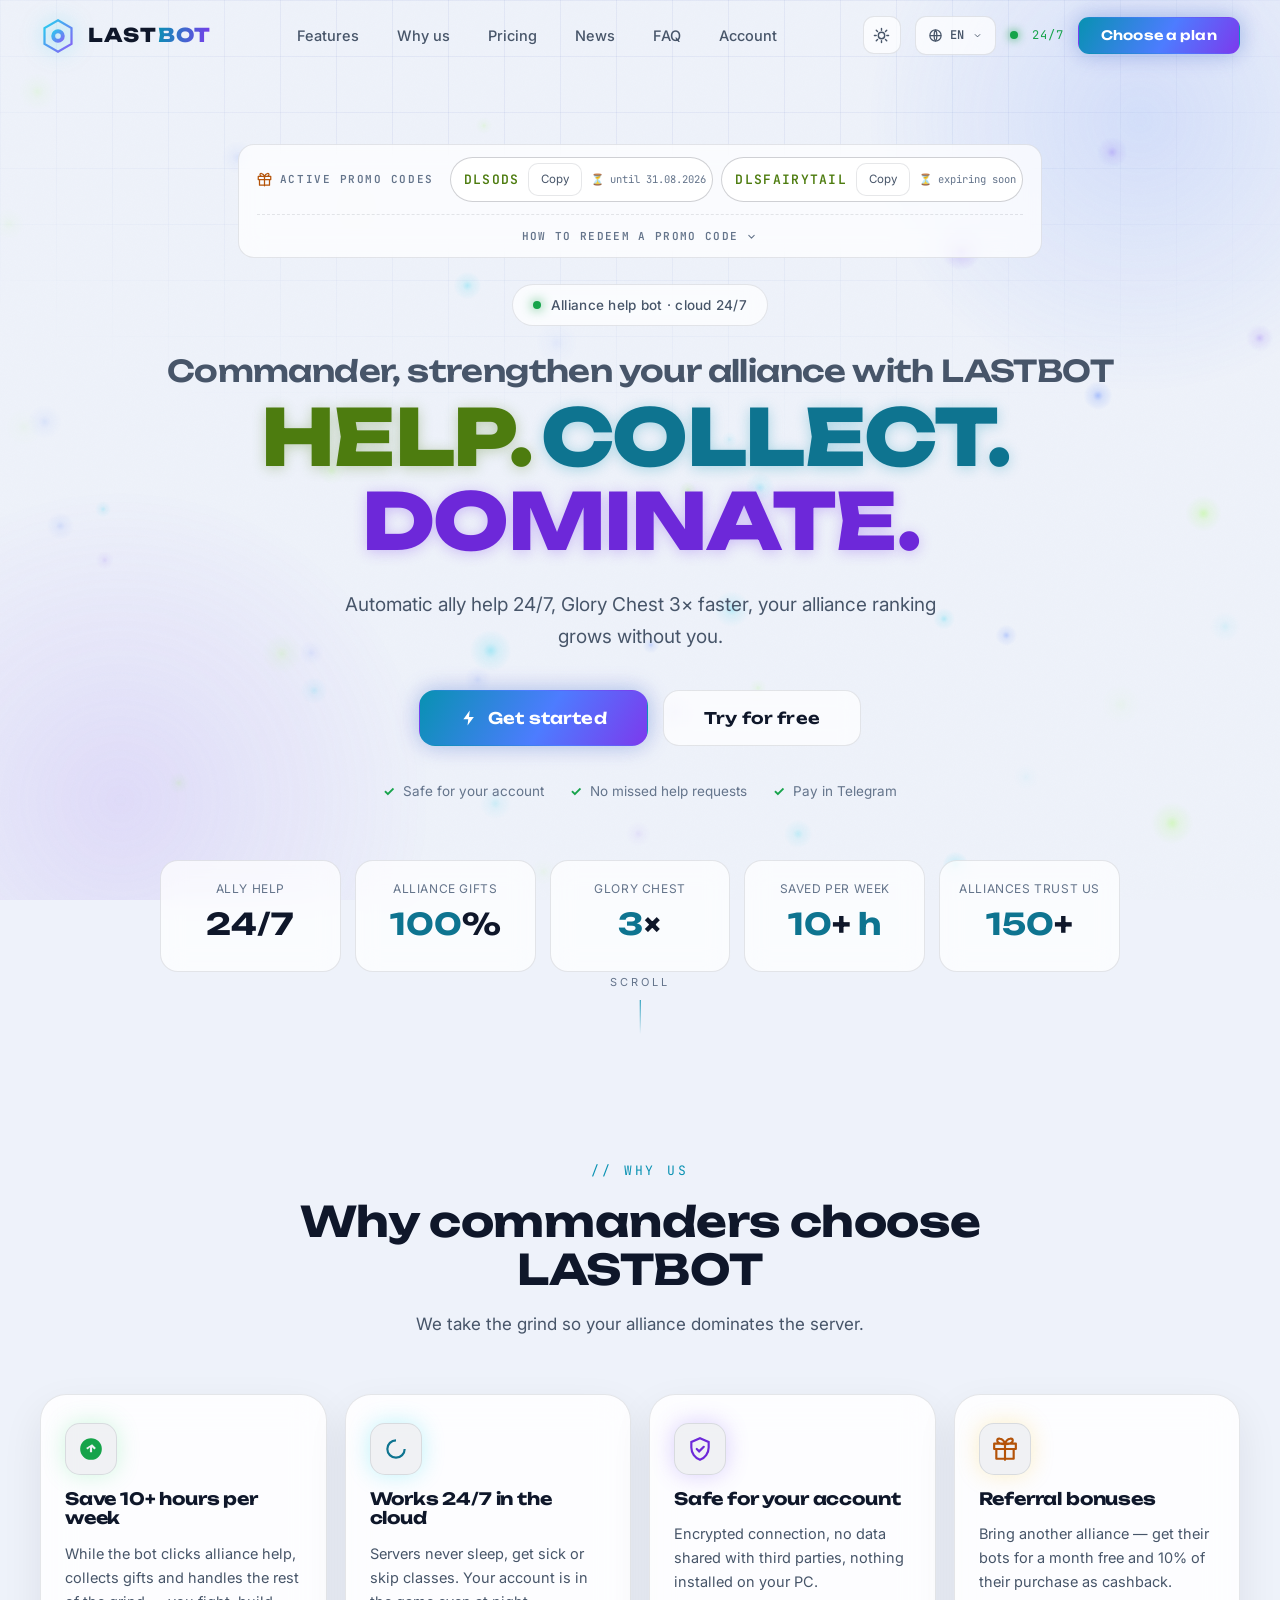
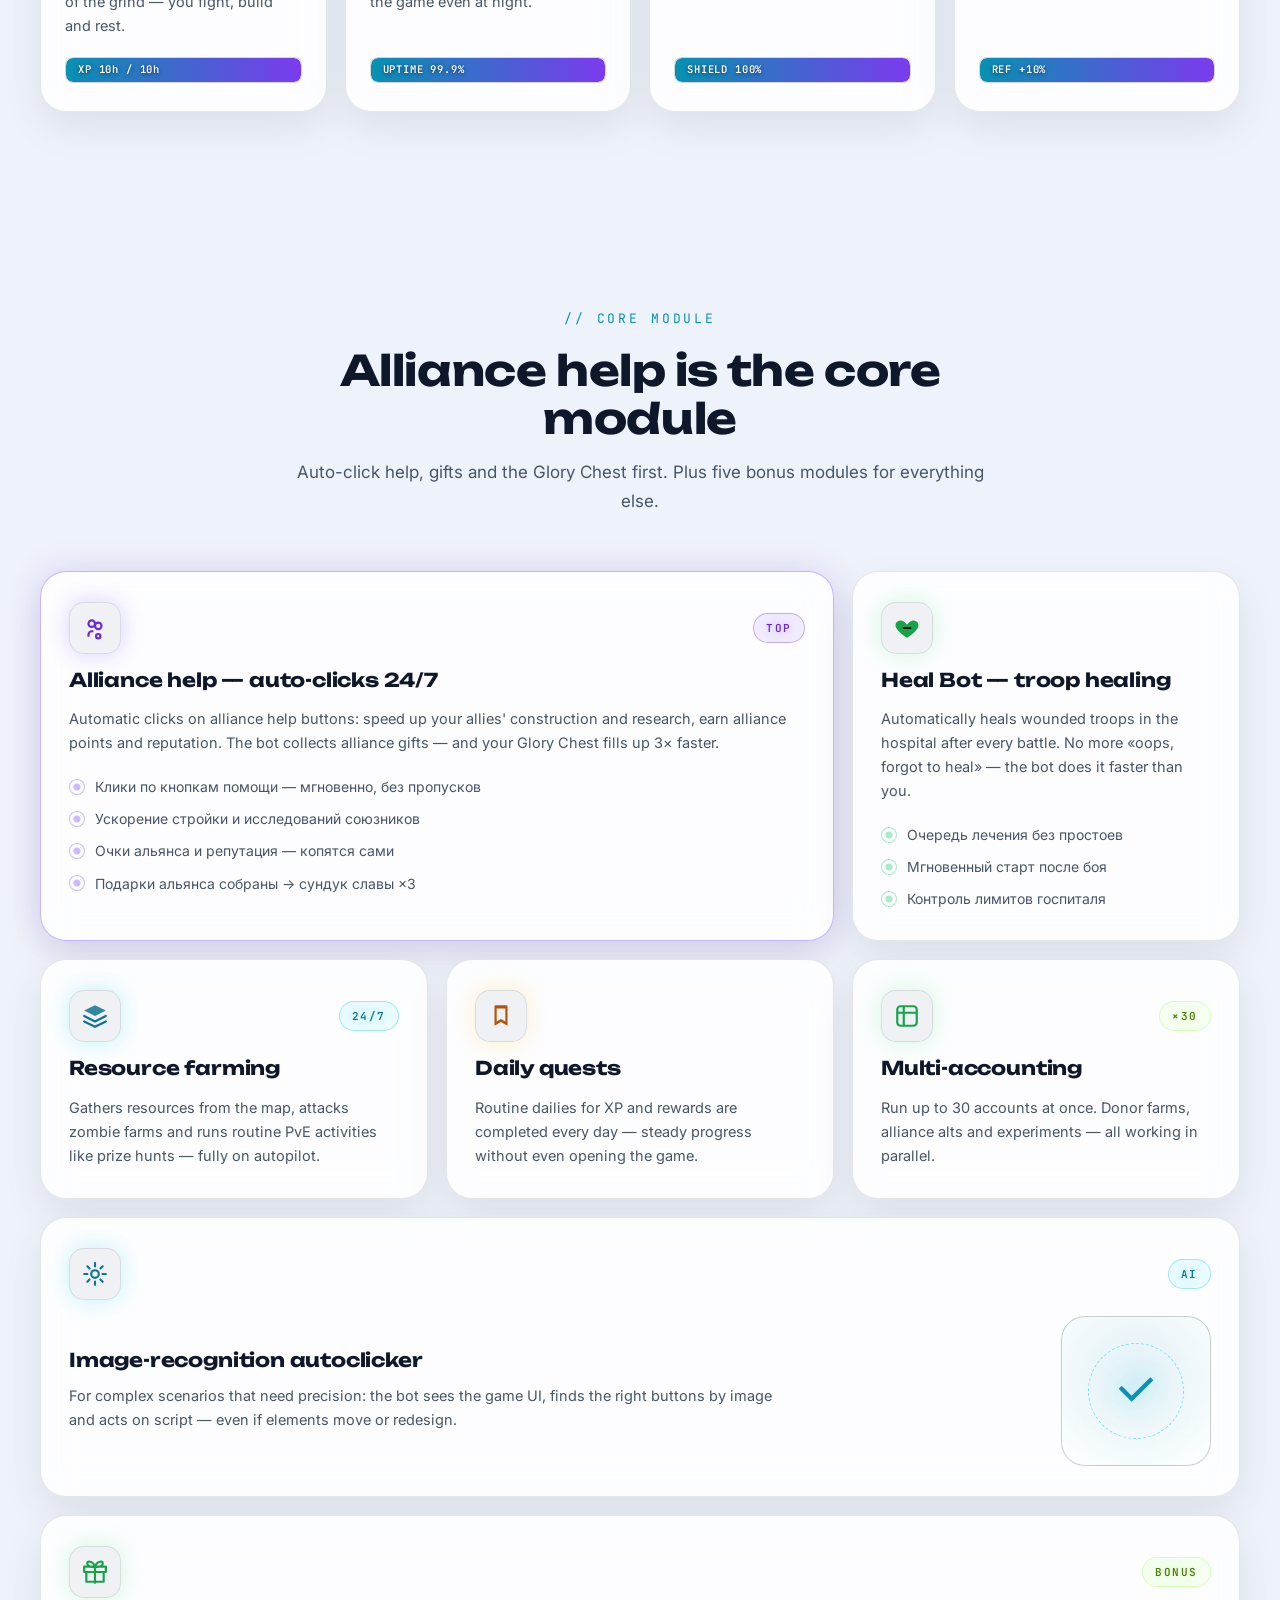
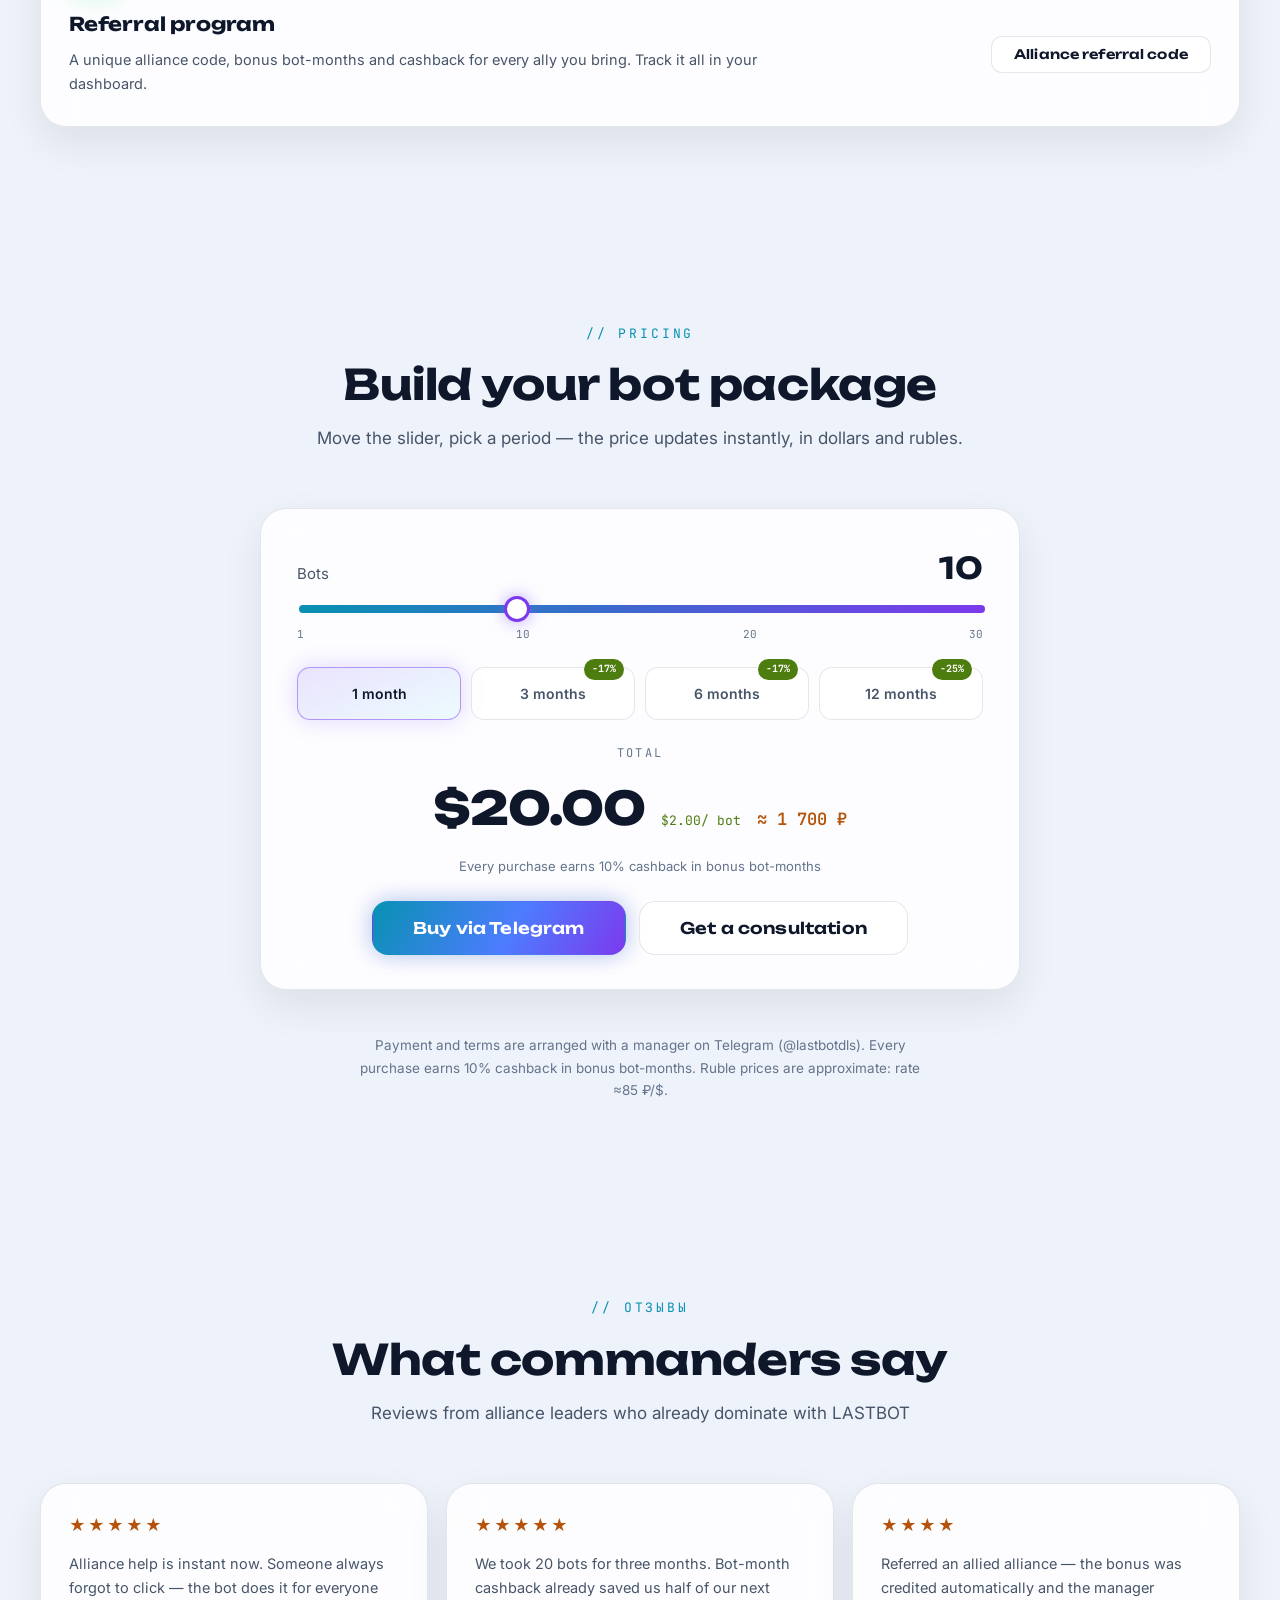
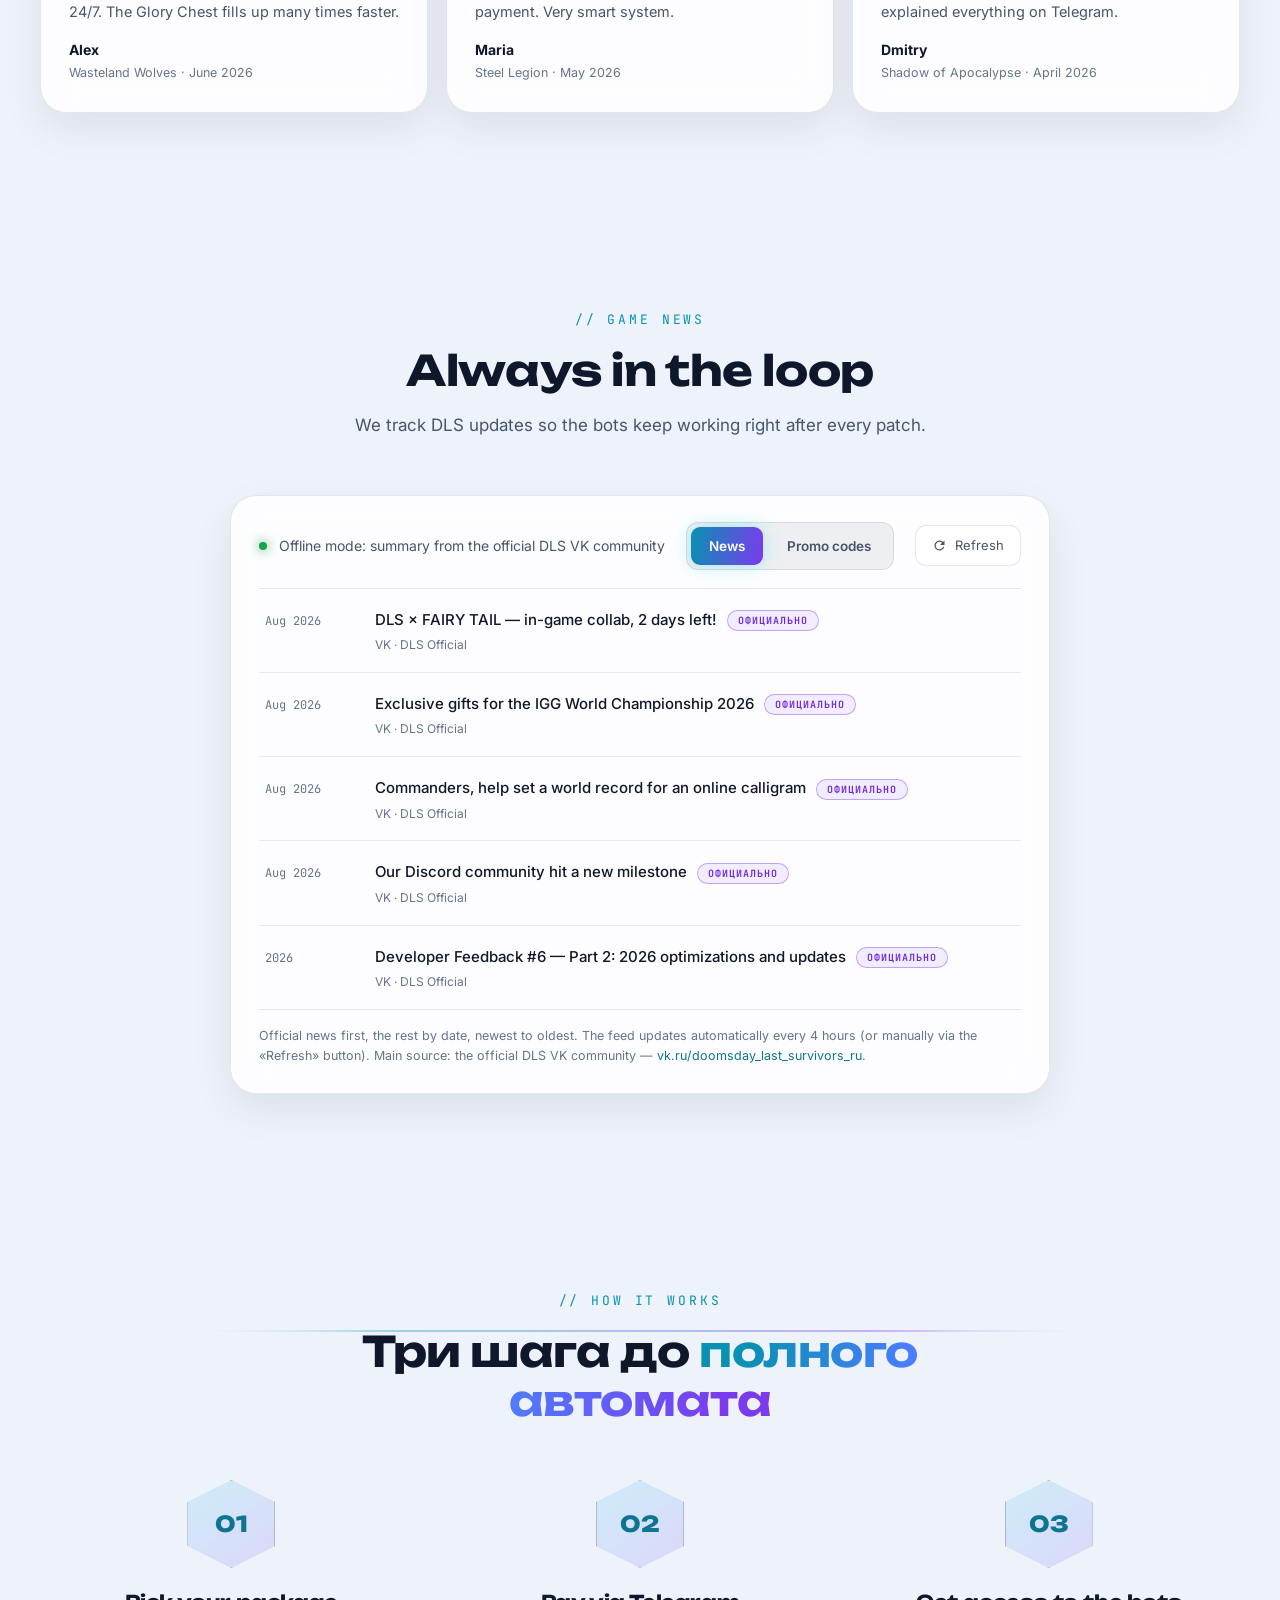
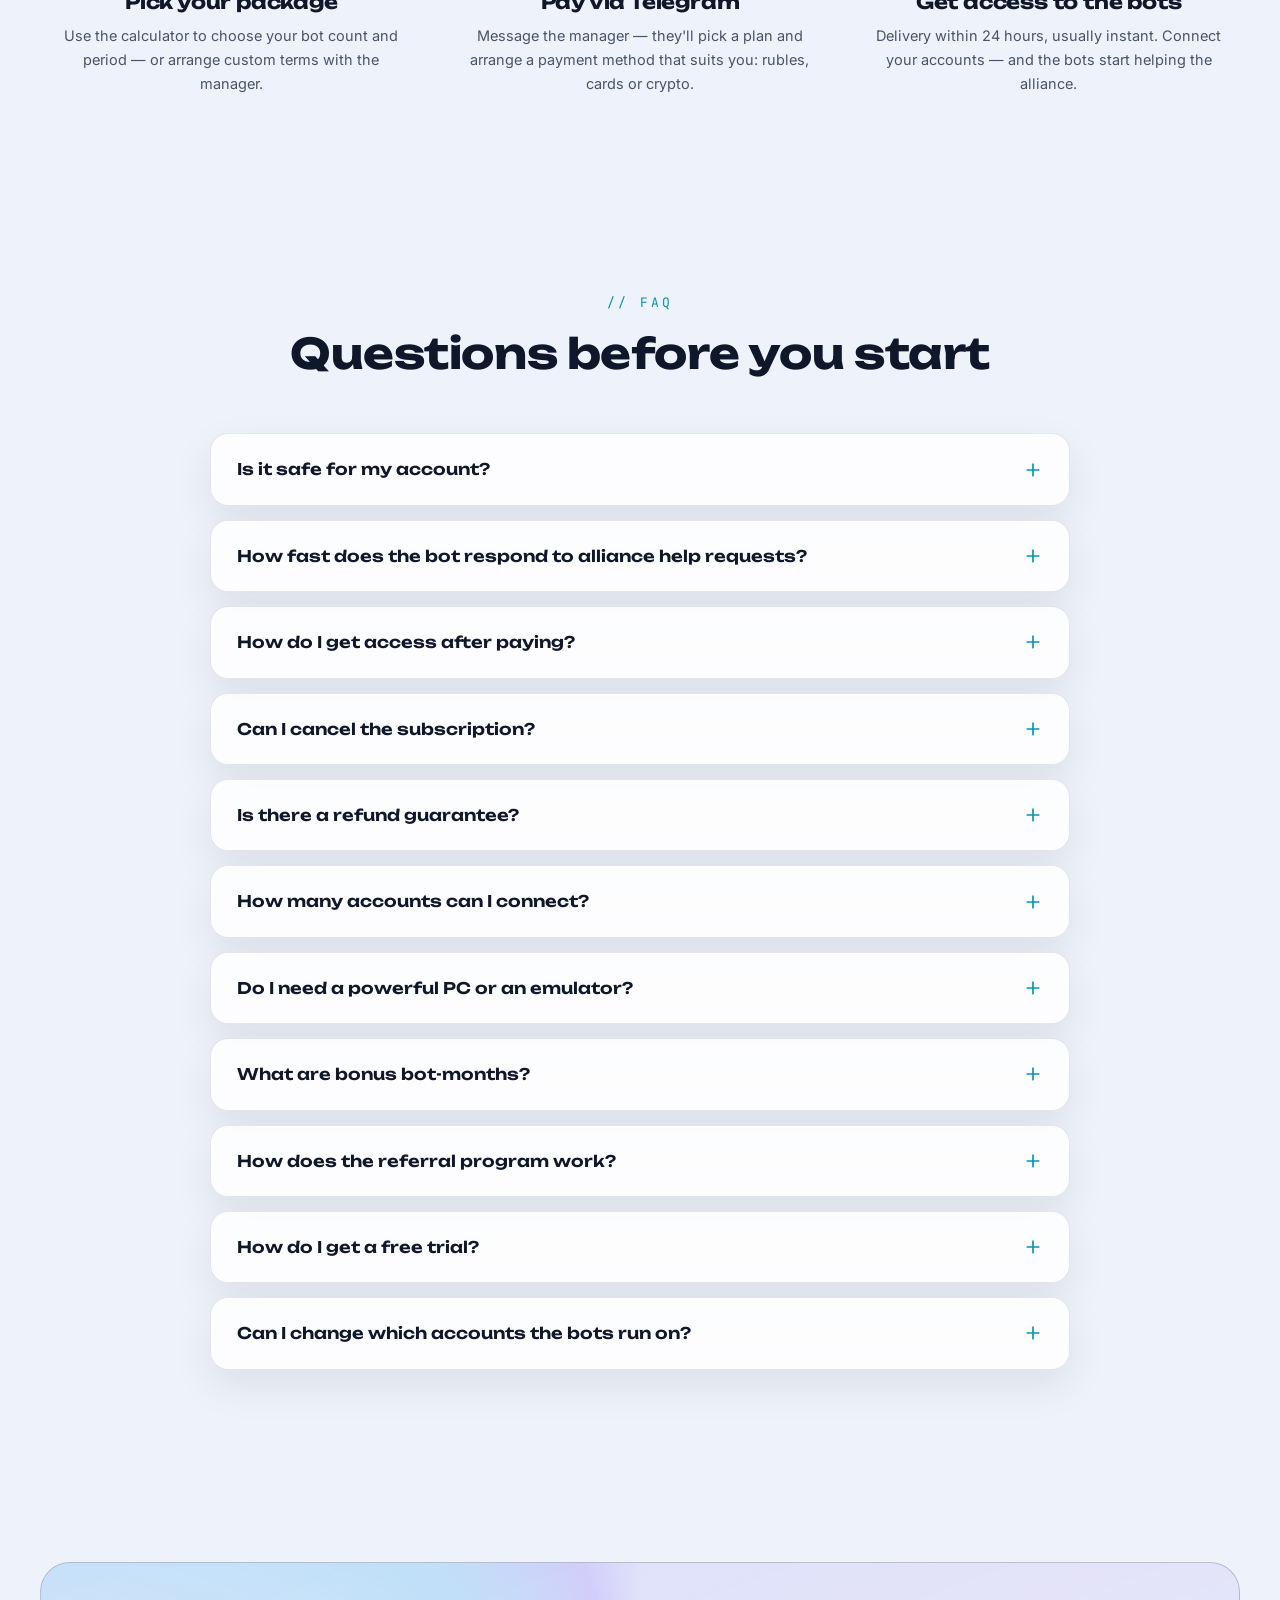
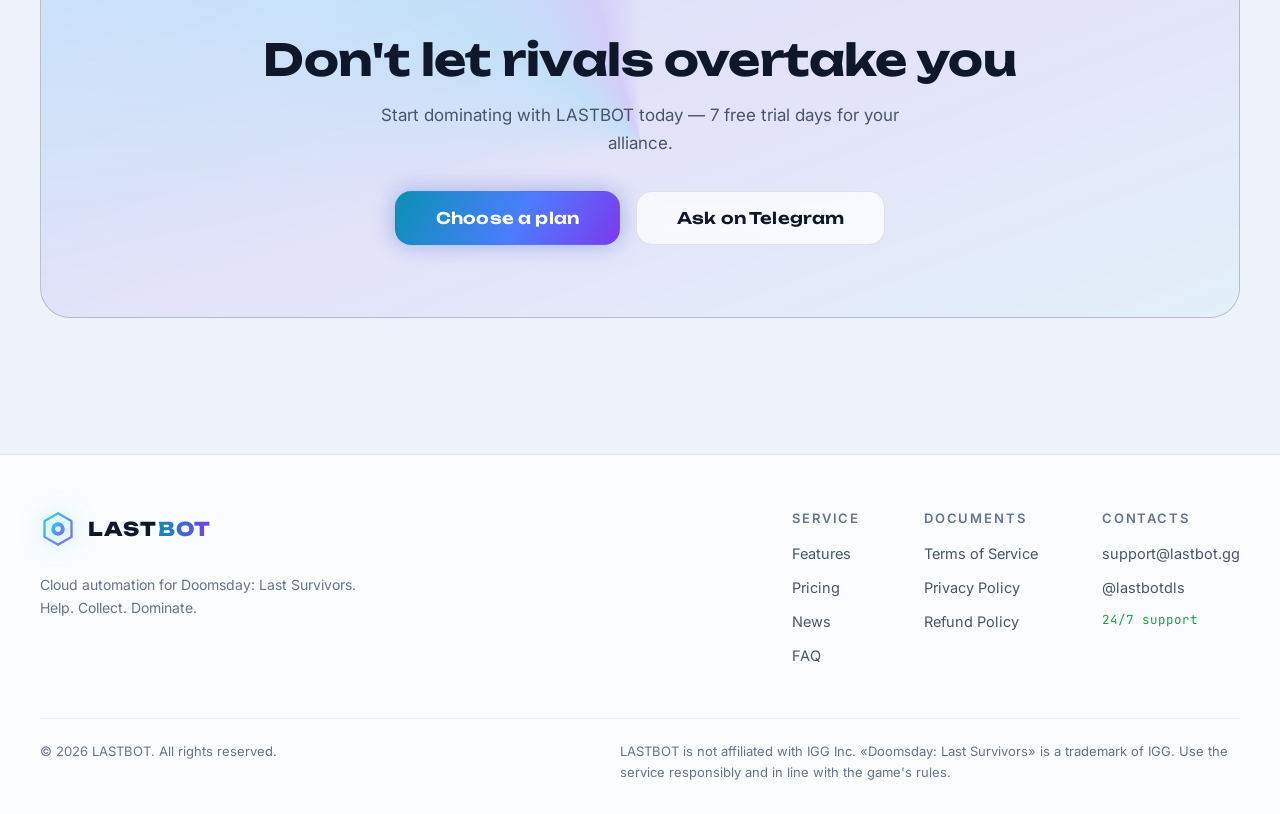
==== public/index.html @ b56e3f5e "B2B-редизайн + личный кабинет альянсов (JWT) + акции/рефералы/триал Сайт: - Hero: обращение к команд" ====
<!DOCTYPE html>
<html lang="ru">
<head>
  <meta charset="UTF-8">
  <meta name="viewport" content="width=device-width, initial-scale=1.0, viewport-fit=cover">
  <title>LASTBOT — Бот помощи альянсу для DLS | Автоклики, подарки и сундук славы</title>
  <meta name="description" content="Автопомощь альянсу в Doomsday: Last Survivors: бот кликает кнопки помощи 24/7, ускоряет стройку и исследования союзников, собирает подарки альянса — сундук славы наполняется в 3 раза быстрее. Тарифы от $20/мес.">
  <meta name="keywords" content="бот помощи альянсу DLS, помощь альянсу Doomsday Last Survivors, автокликер помощи, подарки альянса, сундук славы, автоматизация DLS, бот DLS">
  <meta name="theme-color" content="#05070f">
  <script>
    /* Тема до отрисовки (анти-FOUC): сохранённый выбор или системная тема */
    (function () {
      try {
        var t = localStorage.getItem("lb_theme");
        if (t !== "light" && t !== "dark") t = (window.matchMedia && window.matchMedia("(prefers-color-scheme: light)").matches) ? "light" : "dark";
        document.documentElement.classList.toggle("light", t === "light");
        document.documentElement.dataset.theme = t;
      } catch (e) {}
    })();
  </script>
  <link rel="canonical" href="https://lastbot.gg/">

  <!-- Open Graph / Twitter -->
  <meta property="og:type" content="website">
  <meta property="og:locale" content="ru_RU">
  <meta property="og:site_name" content="LASTBOT">
  <meta property="og:title" content="LASTBOT — Бот помощи альянсу для Doomsday: Last Survivors">
  <meta property="og:description" content="Помогай. Собирай. Доминируй. Автоклики помощи, подарки альянса и сундук славы ×3. Облачные боты 24/7. Тарифы от $20/мес.">
  <meta property="og:url" content="https://lastbot.gg/">
  <meta name="twitter:card" content="summary_large_image">
  <meta name="twitter:title" content="LASTBOT — Бот помощи альянсу для DLS">
  <meta name="twitter:description" content="Помогай. Собирай. Доминируй. Автоклики помощи альянса и сундук славы ×3. Облачные боты 24/7. Тарифы от $20/мес.">

  <link rel="icon" type="image/svg+xml" href="data:image/svg+xml,%3Csvg xmlns='http://www.w3.org/2000/svg' viewBox='0 0 64 64'%3E%3Cdefs%3E%3ClinearGradient id='g' x1='0' y1='0' x2='1' y2='1'%3E%3Cstop offset='0' stop-color='%2322d3ee'/%3E%3Cstop offset='1' stop-color='%238b5cf6'/%3E%3C/linearGradient%3E%3C/defs%3E%3Cpath d='M32 4l24 14v28L32 60 8 46V18z' fill='none' stroke='url(%23g)' stroke-width='4'/%3E%3Cpath d='M32 20a12 12 0 1 0 0 24 12 12 0 0 0 0-24zm0 7a5 5 0 1 1 0 10 5 5 0 0 1 0-10z' fill='url(%23g)'/%3E%3C/svg%3E">

  <!-- Fonts -->
  <link rel="preconnect" href="https://fonts.googleapis.com">
  <link rel="preconnect" href="https://fonts.gstatic.com" crossorigin>
  <link href="https://fonts.googleapis.com/css2?family=Unbounded:wght@600;700;800&family=Inter:wght@400;500;600;700&family=JetBrains+Mono:wght@400;600&display=swap" rel="stylesheet">

  <link rel="stylesheet" href="assets/css/style.css?v=12">

  <!-- Microdata: SoftwareApplication -->
  <script type="application/ld+json">
  {
    "@context": "https://schema.org",
    "@type": "SoftwareApplication",
    "name": "LASTBOT — бот помощи альянсу в Doomsday: Last Survivors",
    "applicationCategory": "GameApplication",
    "operatingSystem": "Cloud",
    "description": "Облачный сервис автоматической помощи альянсу в Doomsday: Last Survivors: автоклики по кнопкам помощи, ускорение стройки и исследований союзников, сбор подарков альянса и сундук славы — плюс лечение отрядов, фарм, ежедневки и до 30 ботов.",
    "offers": {
      "@type": "AggregateOffer",
      "priceCurrency": "USD",
      "lowPrice": "20",
      "highPrice": "60",
      "offerCount": "3"
    },
    "aggregateRating": {
      "@type": "AggregateRating",
      "ratingValue": "4.9",
      "reviewCount": "312"
    }
  }
  </script>
</head>
<body>
  <a class="skip-link" href="#main">Перейти к содержимому</a>

  <div class="bg-scene" aria-hidden="true">
    <canvas id="particles" class="bg-particles"></canvas>
    <div class="orb orb-a"></div>
    <div class="orb orb-b"></div>
    <div class="bg-grid"></div>
    <div class="bg-noise"></div>
  </div>

  <!-- ======= HEADER ======= -->
  <header class="site-header" id="siteHeader">
    <div class="container header-inner">
      <a href="/" class="logo" aria-label="LASTBOT — на главную">
        <svg class="logo-mark" viewBox="0 0 64 64" aria-hidden="true">
          <path d="M32 4l24 14v28L32 60 8 46V18z" fill="none" stroke="url(#lg)" stroke-width="4"/>
          <path d="M32 20a12 12 0 1 0 0 24 12 12 0 0 0 0-24zm0 7a5 5 0 1 1 0 10 5 5 0 0 1 0-10z" fill="url(#lg)"/>
          <defs><linearGradient id="lg" x1="0" y1="0" x2="1" y2="1">
            <stop offset="0" stop-color="#22d3ee"/><stop offset="1" stop-color="#8b5cf6"/>
          </linearGradient></defs>
        </svg>
        <span class="logo-word">LAST<span class="logo-accent">BOT</span></span>
      </a>

      <nav class="main-nav" id="mainNav" aria-label="Основная навигация">
        <a href="#features" data-ui="navFeatures">Функции</a>
        <a href="#why" data-ui="navWhy">Почему мы</a>
        <a href="#pricing" data-ui="navPricing">Тарифы</a>
        <a href="#news" data-ui="navNews">Новости</a>
        <a href="#faq" data-ui="navFaq">FAQ</a>
        <a href="/account" id="dashboardLink" data-ui="navDashboard">Кабинет</a>
      </nav>

      <div class="header-cta">
        <button class="theme-toggle" id="themeToggle" type="button" aria-label="Светлая тема">
          <svg class="ico-moon" viewBox="0 0 24 24" aria-hidden="true"><path d="M21 12.8A8.5 8.5 0 1 1 11.2 3a7 7 0 0 0 9.8 9.8z" fill="none" stroke="currentColor" stroke-width="2" stroke-linecap="round" stroke-linejoin="round"/></svg>
          <svg class="ico-sun" viewBox="0 0 24 24" aria-hidden="true"><circle cx="12" cy="12" r="4.5" fill="none" stroke="currentColor" stroke-width="2"/><path d="M12 2v2.5M12 19.5V22M2 12h2.5M19.5 12H22M4.6 4.6l1.8 1.8M17.6 17.6l1.8 1.8M19.4 4.6l-1.8 1.8M6.4 17.6l-1.8 1.8" stroke="currentColor" stroke-width="2" stroke-linecap="round"/></svg>
        </button>
        <div class="lang-switch" id="langSwitch">
          <button class="lang-btn" id="langBtn" type="button" aria-haspopup="listbox" aria-expanded="false" aria-label="Выбор языка">
            <svg class="lang-globe" viewBox="0 0 24 24" aria-hidden="true"><circle cx="12" cy="12" r="9" fill="none" stroke="currentColor" stroke-width="2"/><path d="M3 12h18M12 3c3 3.5 3 14.5 0 18M12 3c-3 3.5-3 14.5 0 18" fill="none" stroke="currentColor" stroke-width="2"/></svg>
            <span id="langCurrent">RU</span>
            <svg class="lang-caret" viewBox="0 0 24 24" aria-hidden="true"><path d="M7 10l5 5 5-5" fill="none" stroke="currentColor" stroke-width="2" stroke-linecap="round"/></svg>
          </button>
          <ul class="lang-menu" id="langMenu" role="listbox" aria-label="Языки" hidden>
            <li role="option" data-lang="ru">Русский</li>
            <li role="option" data-lang="en">English</li>
            <li role="option" data-lang="es">Español</li>
            <li role="option" data-lang="de">Deutsch</li>
            <li role="option" data-lang="fr">Français</li>
            <li role="option" data-lang="pt">Português</li>
            <li role="option" data-lang="zh">中文</li>
            <li role="option" data-lang="ar">العربية</li>
          </ul>
        </div>
        <span class="online-dot" aria-hidden="true"></span>
        <span class="online-label">24/7</span>
        <a href="#pricing" class="btn btn-primary btn-sm" data-ui="headerCta">Выбрать тариф</a>
        <button class="nav-toggle" id="navToggle" aria-expanded="false" aria-controls="mainNav" aria-label="Открыть меню">
          <span></span><span></span><span></span>
        </button>
      </div>
    </div>
  </header>

  <main id="main">
    <!-- ======= HERO ======= -->
    <section class="hero" id="hero">
      <div class="container hero-inner">
        <div class="hero-codes reveal" id="heroCodes">
          <div class="hero-codes-row">
            <div class="hero-codes-head">
              <svg viewBox="0 0 24 24" aria-hidden="true"><path d="M20 12v9H4v-9M2 7h20v5H2zM12 22V7M12 7s-1.5-4-4.5-4.5C5 2 4.5 3.5 5 5c.6 1.8 3 2.5 7 2.5s6.4-.7 7-2.5c.5-1.5 0-3-2.5-2.5C13.5 3 12 7 12 7z" fill="none" stroke="currentColor" stroke-width="2" stroke-linecap="round" stroke-linejoin="round"/></svg>
              <span data-ui="heroCodesTitle">Активные промокоды</span>
            </div>
            <div class="hero-codes-list" id="heroCodesList"></div>
          </div>
          <details class="hero-codes-how">
            <summary>
              <span data-ui="codesHowTitle">Как активировать промокод</span>
              <svg viewBox="0 0 24 24" aria-hidden="true"><path d="M7 10l5 5 5-5" fill="none" stroke="currentColor" stroke-width="2" stroke-linecap="round" stroke-linejoin="round"/></svg>
            </summary>
            <ol>
              <li data-ui="codesHowStep1">Открой игру и нажми на портрет командира (слева сверху).</li>
              <li data-ui="codesHowStep2">Затем «Настройки» → иконка «Подарочный код».</li>
              <li data-ui="codesHowStep3">Вставь код (регистр важен!) → «Обменять». Награда придёт во внутриигровую почту.</li>
            </ol>
          </details>
        </div>

        <div class="hero-badge reveal">
          <span class="pulse-dot" aria-hidden="true"></span>
          <span class="hero-badge-text">Бот помощи альянсу · облако 24/7</span>
        </div>

        <h1 class="hero-title">
          <span class="hero-line hero-line-1 reveal">Командир, усиль свой <span class="grad-text">альянс</span> с LASTBOT</span>
          <span class="hero-line hero-line-2" aria-label="Помогай. Собирай. Доминируй.">
            <span class="kw kw-1">Помогай.</span><span class="kw kw-2">Собирай.</span><span class="kw kw-3">Доминируй.</span>
          </span>
        </h1>

        <p class="hero-sub reveal">
          Автоматическая помощь союзникам <strong>24/7</strong>, сундук славы
          <strong>в 3 раза быстрее</strong>, рейтинг альянса растёт без твоего участия.
        </p>

        <div class="hero-actions reveal">
          <a href="#pricing" class="btn btn-primary btn-lg">
            <svg viewBox="0 0 24 24" aria-hidden="true"><path d="M13 2L4.5 13.5H11L10 22l8.5-11.5H12z" fill="currentColor"/></svg>
            <span data-ui="heroCta">Выбрать тариф</span>
          </a>
          <button class="btn btn-ghost btn-lg" id="trialOpenBtn" type="button" data-ui="trialBtn">Попробовать бесплатно</button>
        </div>

        <ul class="hero-trust reveal" aria-label="Ключевые гарантии">
          <li>Безопасно для аккаунта</li>
          <li>Автопомощь без пропусков</li>
          <li>Оплата в Telegram</li>
        </ul>

        <dl class="hero-stats reveal">
          <div class="stat">
            <dt data-ui="statHelp">Помощь союзникам</dt>
            <dd>24/7</dd>
          </div>
          <div class="stat">
            <dt data-ui="statGifts">Подарки альянса</dt>
            <dd><span data-count="100">0</span>%</dd>
          </div>
          <div class="stat">
            <dt data-ui="statChest">Сундук славы</dt>
            <dd><span data-count="3">0</span>×</dd>
          </div>
          <div class="stat">
            <dt data-ui="statSavings">Экономия в неделю</dt>
            <dd><span data-count="10">0</span>+ <span data-ui="statHours">ч</span></dd>
          </div>
          <div class="stat">
            <dt data-ui="statAlliances">Альянсов доверяют</dt>
            <dd><span data-count="150" id="alliancesCount">0</span>+</dd>
          </div>
        </dl>
      </div>
      <div class="hero-scroll" aria-hidden="true">
        <span data-ui="scrollHint">скролл</span>
        <i></i>
      </div>
    </section>

    <!-- ======= WHY US ======= -->
    <section class="section" id="why">
      <div class="container">
        <div class="section-head reveal">
          <span class="section-tag" data-ui="tagWhy">// почему мы</span>
          <h2>Почему командиры выбирают <span class="grad-text">LASTBOT</span></h2>
          <p>Мы забираем рутину на себя, чтобы твой альянс доминировал на сервере.</p>
        </div>

        <div class="why-grid">
          <article class="glass-card reveal">
            <div class="card-icon icon-green" aria-hidden="true">
              <svg viewBox="0 0 24 24"><path d="M12 2a10 10 0 1 0 0 20 10 10 0 0 0 0-20zm1 5.5l3.5 3.5-1.4 1.4-2.1-2.1V15h-2V10.3l-2.1 2.1-1.4-1.4z" fill="currentColor"/></svg>
            </div>
            <h3>Экономия 10+ часов в неделю</h3>
            <p>Пока бот кликает помощь альянсу, собирает подарки и закрывает остальную рутину — ты воюешь, строишь и отдыхаешь.</p>
            <div class="xp-bar" role="img" aria-label="Экономия времени: 100%">
              <div class="xp-fill" data-progress="100"><span>XP 10h / 10h</span></div>
            </div>
          </article>

          <article class="glass-card reveal">
            <div class="card-icon icon-cyan" aria-hidden="true">
              <svg viewBox="0 0 24 24"><path d="M12 3a9 9 0 1 0 9 9h-2a7 7 0 1 1-7-7V3z" fill="currentColor"/></svg>
            </div>
            <h3>Работает 24/7 в облаке</h3>
            <p>Серверы не спят, не болеют и не ходят на пары. Твой аккаунт в игре даже ночью.</p>
            <div class="xp-bar" role="img" aria-label="Аптайм сервиса: 99.9%">
              <div class="xp-fill" data-progress="99.9"><span>UPTIME 99.9%</span></div>
            </div>
          </article>

          <article class="glass-card reveal">
            <div class="card-icon icon-violet" aria-hidden="true">
              <svg viewBox="0 0 24 24"><path d="M12 2l8 3.5v5.2c0 5-3.4 9.6-8 11.3-4.6-1.7-8-6.3-8-11.3V5.5z" fill="none" stroke="currentColor" stroke-width="2"/><path d="M9 12l2.2 2.2L15.5 10" fill="none" stroke="currentColor" stroke-width="2" stroke-linecap="round"/></svg>
            </div>
            <h3>Безопасно для аккаунта</h3>
            <p>Шифрованное соединение, без передачи данных третьим лицам и без установки на твой ПК.</p>
            <div class="xp-bar" role="img" aria-label="Уровень защиты: 100%">
              <div class="xp-fill" data-progress="100"><span>SHIELD 100%</span></div>
            </div>
          </article>

          <article class="glass-card reveal">
            <div class="card-icon icon-amber" aria-hidden="true">
              <svg viewBox="0 0 24 24"><path d="M20 12v9H4v-9M2 7h20v5H2zM12 22V7M12 7s-1.5-4-4.5-4.5C5 2 4.5 3.5 5 5c.6 1.8 3 2.5 7 2.5s6.4-.7 7-2.5c.5-1.5 0-3-2.5-2.5C13.5 3 12 7 12 7z" fill="none" stroke="currentColor" stroke-width="2" stroke-linecap="round" stroke-linejoin="round"/></svg>
            </div>
            <h3>Реферальные бонусы</h3>
            <p>Приведи другой альянс — получи их ботов на месяц бесплатно и 10% от суммы их покупки на свой счёт.</p>
            <div class="xp-bar" role="img" aria-label="Реферальный бонус: 10%">
              <div class="xp-fill" data-progress="100"><span>REF +10%</span></div>
            </div>
          </article>
        </div>
      </div>
    </section>

    <!-- ======= FEATURES (BENTO) ======= -->
    <section class="section" id="features">
      <div class="container">
        <div class="section-head reveal">
          <span class="section-tag" data-ui="tagFeatures">// главный модуль</span>
          <h2>Помощь альянсу — <span class="grad-text">главный модуль</span></h2>
          <p>Автоклики по кнопкам помощи, подарки и сундук славы — основа. Плюс пять дополнительных модулей под остальную рутину.</p>
        </div>

        <div class="bento">
          <!-- Alliance Help (флагманский модуль) -->
          <article class="bento-item bento-ally glass-card reveal">
            <div class="bento-top">
              <div class="card-icon icon-violet" aria-hidden="true">
                <svg viewBox="0 0 24 24"><path d="M9 12a4 4 0 1 0-4-4 4 4 0 0 0 4 4zm0-6a2 2 0 1 1-2 2 2 2 0 0 1 2-2zM15 14a4 4 0 1 0-4-4 4 4 0 0 0 4 4zm0-6a2 2 0 1 1-2 2 2 2 0 0 1 2-2zM9 14a4 4 0 0 0-4 4v2h2v-2a2 2 0 0 1 2-2h1.6a5 5 0 0 1 0-2H9zM15 16.5a3 3 0 1 0 3 3 3 3 0 0 0-3-3zm0 4a1 1 0 1 1 1-1 1 1 0 0 1-1 1z" fill="currentColor"/></svg>
              </div>
              <span class="bento-tag tag-violet">TOP</span>
            </div>
            <h3>Помощь альянсу — автоклики 24/7</h3>
            <p>Автоматические клики по кнопкам помощи: ускоряй стройку и исследования союзников, зарабатывай очки альянса и репутацию. Бот собирает подарки альянса — и сундук славы наполняется в 3 раза быстрее.</p>
            <ul class="bento-list">
              <li>Клики по кнопкам помощи — мгновенно, без пропусков</li>
              <li>Ускорение стройки и исследований союзников</li>
              <li>Очки альянса и репутация — копятся сами</li>
              <li>Подарки альянса собраны → сундук славы ×3</li>
            </ul>
          </article>

          <!-- Heal Bot -->
          <article class="bento-item glass-card reveal">
            <div class="bento-top">
              <div class="card-icon icon-green" aria-hidden="true">
                <svg viewBox="0 0 24 24"><path d="M12 21s-7.5-4.6-10-9.3C.3 8.6 2.4 5 6 5c2.2 0 3.6 1.2 6 3.7C14.4 6.2 15.8 5 18 5c3.6 0 5.7 3.6 4 6.7C19.5 16.4 12 21 12 21z" fill="currentColor"/><path d="M9 12h6" stroke="#04060d" stroke-width="2" stroke-linecap="round"/></svg>
              </div>
            </div>
            <h3>Heal Bot — лечение отрядов</h3>
            <p>Автоматически лечит раненые войска в госпитале после каждого сражения. Больше никаких «ой, забыл поставить лечение» — бот сделает это быстрее тебя.</p>
            <ul class="bento-list">
              <li>Очередь лечения без простоев</li>
              <li>Мгновенный старт после боя</li>
              <li>Контроль лимитов госпиталя</li>
            </ul>
          </article>

          <!-- Farming -->
          <article class="bento-item bento-farm glass-card reveal">
            <div class="bento-top">
              <div class="card-icon icon-cyan" aria-hidden="true">
                <svg viewBox="0 0 24 24"><path d="M12 2L2 7l10 5 10-5-10-5z" fill="currentColor" opacity=".85"/><path d="M2 12l10 5 10-5M2 17l10 5 10-5" fill="none" stroke="currentColor" stroke-width="2" stroke-linecap="round" stroke-linejoin="round"/></svg>
              </div>
              <span class="bento-tag tag-cyan">24/7</span>
            </div>
            <h3>Фарм ресурсов</h3>
            <p>Сбор ресурсов с карты, атаки на зомби-фермы и рутинные PvE-активности вроде охоты за призами — на полном автомате.</p>
          </article>

          <!-- Daily quests -->
          <article class="bento-item glass-card reveal">
            <div class="bento-top">
              <div class="card-icon icon-amber" aria-hidden="true">
                <svg viewBox="0 0 24 24"><path d="M7 2h10a1 1 0 0 1 1 1v18l-6-3.5L6 21V3a1 1 0 0 1 1-1zm1 3v12l4-2.3L16 17V5H8z" fill="currentColor"/></svg>
              </div>
            </div>
            <h3>Ежедневные задания</h3>
            <p>Рутинные дейлики на опыте и наградах выполняются каждый день — стабильный прогресс без захода в игру.</p>
          </article>

          <!-- Multi account -->
          <article class="bento-item glass-card reveal">
            <div class="bento-top">
              <div class="card-icon icon-green" aria-hidden="true">
                <svg viewBox="0 0 24 24"><rect x="3" y="3" width="18" height="18" rx="3" fill="none" stroke="currentColor" stroke-width="2"/><path d="M3 9h18M9 3v18" fill="none" stroke="currentColor" stroke-width="2"/></svg>
              </div>
              <span class="bento-tag tag-green">×30</span>
            </div>
            <h3>Мультиаккаунтинг</h3>
            <p>Веди до 30 аккаунтов одновременно. Фермы-доноры, альты для альянса и эксперименты — все они работают параллельно.</p>
          </article>

          <!-- Autolicker -->
          <article class="bento-item bento-wide glass-card reveal">
            <div class="bento-top">
              <div class="card-icon icon-cyan" aria-hidden="true">
                <svg viewBox="0 0 24 24"><circle cx="12" cy="12" r="3.5" fill="none" stroke="currentColor" stroke-width="2"/><path d="M12 2v3M12 19v3M2 12h3M19 12h3M4.9 4.9l2.1 2.1M17 17l2.1 2.1M19.1 4.9L17 7M7 17l-2.1 2.1" stroke="currentColor" stroke-width="2" stroke-linecap="round"/></svg>
              </div>
              <span class="bento-tag tag-cyan">AI</span>
            </div>
            <div class="bento-wide-body">
              <div>
                <h3>Автокликер с распознаванием изображений</h3>
                <p>Для сложных сценариев, где нужна точность: бот видит интерфейс игры, находит нужные кнопки по картинке и действует по сценарию — даже если элементы двигаются или меняют дизайн.</p>
              </div>
              <div class="target-box" aria-hidden="true">
                <span class="target-ring"></span>
                <svg viewBox="0 0 24 24"><path d="M10 17l-6-6 1.4-1.4L10 14.2l8.6-8.6L20 7z" fill="currentColor"/></svg>
              </div>
            </div>
          </article>

          <!-- Referral program -->
          <article class="bento-item bento-wide glass-card reveal">
            <div class="bento-top">
              <div class="card-icon icon-green" aria-hidden="true">
                <svg viewBox="0 0 24 24"><path d="M20 12v9H4v-9M2 7h20v5H2zM12 22V7M12 7s-1.5-4-4.5-4.5C5 2 4.5 3.5 5 5c.6 1.8 3 2.5 7 2.5s6.4-.7 7-2.5c.5-1.5 0-3-2.5-2.5C13.5 3 12 7 12 7z" fill="none" stroke="currentColor" stroke-width="2" stroke-linecap="round" stroke-linejoin="round"/></svg>
              </div>
              <span class="bento-tag tag-green">BONUS</span>
            </div>
            <div class="bento-wide-body">
              <div>
                <h3>Реферальная программа</h3>
                <p>Уникальный код альянса, бонусные бото-месяцы и денежный кэшбэк за каждого приведённого союзника. Баланс и история — в личном кабинете.</p>
              </div>
              <a class="btn btn-ghost btn-sm" href="/dashboard" data-ui="refCodeLink">Реферальный код альянса</a>
            </div>
          </article>
        </div>
      </div>
    </section>

    <!-- ======= PRICING (калькулятор) ======= -->
    <section class="section" id="pricing">
      <div class="container">
        <div class="section-head reveal">
          <span class="section-tag" data-ui="tagPricing">// тарифы</span>
          <h2>Собери свой <span class="grad-text">пакет ботов</span></h2>
          <p>Двигай ползунок, выбирай срок — цена считается мгновенно, в долларах и рублях.</p>
        </div>

        <div class="pricing-calc glass-card reveal">
          <div class="promo-banner" id="promoBanner" hidden></div>

          <div class="calc-slider">
            <div class="calc-slider-head">
              <span data-ui="calcBots">Ботов</span>
              <strong id="calcBotsVal">10</strong>
            </div>
            <input type="range" id="botsRange" min="1" max="30" step="1" value="10" aria-label="Количество ботов">
            <div class="calc-scale" aria-hidden="true"><span>1</span><span>10</span><span>20</span><span>30</span></div>
          </div>

          <div class="calc-periods" role="tablist" aria-label="Срок подписки" id="periodTabs">
            <button class="calc-period is-active" type="button" role="tab" aria-selected="true" data-months="1"><span data-ui="period1">1 месяц</span></button>
            <button class="calc-period" type="button" role="tab" aria-selected="false" data-months="3"><span data-ui="period3">3 месяца</span><em class="period-badge">−17%</em></button>
            <button class="calc-period" type="button" role="tab" aria-selected="false" data-months="6"><span data-ui="period6">6 месяцев</span><em class="period-badge">−17%</em></button>
            <button class="calc-period" type="button" role="tab" aria-selected="false" data-months="12"><span data-ui="period12">12 месяцев</span><em class="period-badge">−25%</em></button>
          </div>

          <div class="calc-summary">
            <div class="calc-total">
              <span class="calc-label" data-ui="calcTotal">Итого</span>
              <div class="calc-amounts">
                <span class="calc-usd" id="calcUsd">$20</span>
                <span class="calc-per" id="calcPerBot">$2.00 / бот</span>
                <span class="calc-rub" id="calcRub">≈ 1 700 ₽</span>
              </div>
            </div>
            <div class="calc-save" id="calcSaveBox"><span data-ui="calcSavings">Вы экономите</span> <strong id="calcSaveVal">$0</strong></div>
            <p class="calc-cashback" data-ui="calcCashback">При каждой покупке — 10% кэшбэка бонусными бото-месяцами</p>
          </div>

          <div class="calc-actions">
            <a href="https://t.me/lastbotdls" target="_blank" rel="noopener" class="btn btn-primary btn-lg" data-ui="buyBtn">Купить в Telegram</a>
            <a href="https://t.me/lastbotdls" target="_blank" rel="noopener" class="btn btn-ghost btn-lg" data-ui="consultBtn">Получить консультацию</a>
          </div>
        </div>

        <div class="pricing-notes reveal">
          <p class="note-renewal">Оплата и условия — с менеджером в Telegram (@lastbotdls). При каждой покупке начисляется 10% кэшбэка бонусными бото-месяцами. Цены в рублях ориентировочные: курс ≈85 ₽/$.</p>
        </div>
      </div>
    </section>

    <!-- ======= TESTIMONIALS ======= -->
    <section class="section" id="testimonials">
      <div class="container">
        <div class="section-head reveal">
          <span class="section-tag">// отзывы</span>
          <h2 data-ui="testimonialsTitle">Что говорят командиры</h2>
          <p data-ui="testimonialsSub">Отзывы лидеров альянсов, которые уже доминируют с LASTBOT</p>
        </div>
        <div class="testimonials-grid" id="testimonialsGrid"></div>
      </div>
    </section>

    <!-- ======= NEWS ======= -->
    <section class="section" id="news">
      <div class="container">
        <div class="section-head reveal">
          <span class="section-tag" data-ui="tagNews">// новости игры</span>
          <h2>Всегда <span class="grad-text">в теме</span></h2>
          <p>Мы следим за обновлениями DLS, чтобы боты работали сразу после каждого патча.</p>
        </div>

        <div class="news-panel glass-card reveal">
          <div class="news-head">
            <div class="news-live">
              <span class="pulse-dot" aria-hidden="true"></span>
              <span id="newsStatus">Загружаем ленту…</span>
            </div>
            <div class="news-tabs" role="tablist" aria-label="Разделы ленты">
              <button class="news-tab is-active" id="tabNewsBtn" type="button" role="tab" aria-selected="true" aria-controls="newsTab" data-ui="newsTab">Новости</button>
              <button class="news-tab" id="tabCodesBtn" type="button" role="tab" aria-selected="false" aria-controls="codesTab" data-ui="codesTab">Промокоды</button>
            </div>
            <button class="news-refresh" id="newsRefresh" type="button" aria-label="Обновить ленту новостей">
              <svg viewBox="0 0 24 24"><path d="M17.65 6.35A8 8 0 1 0 19.73 14h-2.08a6 6 0 1 1-1.56-6.22L13 11h7V4z" fill="currentColor"/></svg>
              <span data-ui="refreshBtn">Обновить</span>
            </button>
          </div>

          <div class="news-tabpanel" id="newsTab" role="tabpanel" aria-labelledby="tabNewsBtn">
            <ol class="news-list" id="newsList" aria-live="polite">
              <li class="news-loading">
                <span class="news-skeleton"></span>
                <span class="news-skeleton short"></span>
              </li>
              <li class="news-loading">
                <span class="news-skeleton"></span>
                <span class="news-skeleton short"></span>
              </li>
              <li class="news-loading">
                <span class="news-skeleton"></span>
                <span class="news-skeleton short"></span>
              </li>
            </ol>
            <p class="news-foot"><span data-ui="newsFootA">Официальные новости — с приоритетом сверху, остальные — по дате, от новых к старым. Лента обновляется автоматически раз в 4 часа (и вручную — кнопкой «Обновить»). Основной источник: официальное сообщество DLS ВКонтакте —</span> <a href="https://vk.ru/doomsday_last_survivors_ru" target="_blank" rel="noopener">vk.ru/doomsday_last_survivors_ru</a>.</p>
          </div>

          <div class="news-tabpanel" id="codesTab" role="tabpanel" aria-labelledby="tabCodesBtn" hidden>
            <div class="codes-list" id="codesList"></div>
            <div class="codes-howto">
              <h4 data-ui="codesHowTitle">Как активировать промокод</h4>
              <ol>
                <li data-ui="codesHowStep1">Открой игру и нажми на портрет командира (слева сверху).</li>
                <li data-ui="codesHowStep2">Затем «Настройки» → иконка «Подарочный код».</li>
                <li data-ui="codesHowStep3">Вставь код (регистр важен!) → «Обменять». Награда придёт во внутриигровую почту.</li>
              </ol>
              <p class="codes-note"><span data-ui="codesNoteA">Коды живут недолго — активируй сразу после выхода. Если код не сработал, он, скорее всего, истёк или уже был активирован ранее. Свежие коды появляются в</span> <a href="https://www.pocketgamer.com/doomsday-last-survivors/codes/" target="_blank" rel="noopener">Pocket Gamer</a> <span data-ui="codesNoteAnd">и</span> <a href="https://claude-gaming.com/doomsday-last-survivors-codes/" target="_blank" rel="noopener">Claude Gaming</a>.</p>
            </div>
          </div>
        </div>
      </div>
    </section>

    <!-- ======= HOW IT WORKS ======= -->
    <section class="section" id="how">
      <div class="container">
        <div class="section-head reveal">
          <span class="section-tag" data-ui="tagHow">// как это работает</span>
          <h2><span data-ui="howHeadingA">Три шага до</span> <span class="grad-text" data-ui="howHeadingB">полного автомата</span></h2>
        </div>

        <ol class="steps">
          <li class="step reveal">
            <div class="step-num">01</div>
            <h3>Выбери пакет</h3>
            <p>Собери калькулятором нужное количество ботов и срок — или обсуди с менеджером персональные условия.</p>
          </li>
          <li class="step reveal">
            <div class="step-num">02</div>
            <h3>Оплати через Telegram</h3>
            <p>Напиши менеджеру — он подберёт тариф и обсудит удобный способ оплаты: рубли, карты или крипта.</p>
          </li>
          <li class="step reveal">
            <div class="step-num">03</div>
            <h3>Получи доступ к ботам</h3>
            <p>Доставка в течение 24 часов, обычно мгновенно. Подключаешь аккаунты — и боты начинают помогать альянсу.</p>
          </li>
        </ol>
        <div class="steps-line" aria-hidden="true"></div>
      </div>
    </section>

    <!-- ======= FAQ ======= -->
    <section class="section" id="faq">
      <div class="container faq-wrap">
        <div class="section-head reveal">
          <span class="section-tag" data-ui="tagFaq">// faq</span>
          <h2>Вопросы <span class="grad-text">перед стартом</span></h2>
        </div>

        <div class="faq-list">
          <details class="faq-item glass-card reveal">
            <summary>
              Это безопасно для моего аккаунта?
              <svg viewBox="0 0 24 24" aria-hidden="true"><path d="M12 5v14M5 12h14" stroke="currentColor" stroke-width="2" stroke-linecap="round"/></svg>
            </summary>
            <div class="faq-body">
              <p>Да. Боты работают в облаке через защищённое соединение, без установки программ на твой компьютер и без передачи данных третьим лицам. Мы не просим пароли от почты и не меняем настройки аккаунта. Тем не менее, использование сторонних сервисов — твоя зона ответственности: ознакомься с правилами игры.</p>
            </div>
          </details>

          <details class="faq-item glass-card reveal">
            <summary>
              Как быстро бот реагирует на запросы помощи альянса?
              <svg viewBox="0 0 24 24" aria-hidden="true"><path d="M12 5v14M5 12h14" stroke="currentColor" stroke-width="2" stroke-linecap="round"/></svg>
            </summary>
            <div class="faq-body">
              <p>Мгновенно. Бот мониторит ленту помощи 24/7 и кликает кнопки сразу после появления запроса — союзники получают ускорение стройки и исследований без ожидания, а ты — очки альянса и репутацию. Заодно бот собирает подарки альянса, поэтому сундук славы наполняется в 3 раза быстрее.</p>
            </div>
          </details>

          <details class="faq-item glass-card reveal">
            <summary>
              Как я получу доступ после оплаты?
              <svg viewBox="0 0 24 24" aria-hidden="true"><path d="M12 5v14M5 12h14" stroke="currentColor" stroke-width="2" stroke-linecap="round"/></svg>
            </summary>
            <div class="faq-body">
              <p>Сразу после оплаты напиши в Telegram или на почту номер заказа — мы активируем ботов. Доставка занимает до 24 часов, в 95% случаев — мгновенно. Ты получишь доступ к панели управления и инструкцию по подключению.</p>
            </div>
          </details>

          <details class="faq-item glass-card reveal">
            <summary>
              Можно ли отменить подписку?
              <svg viewBox="0 0 24 24" aria-hidden="true"><path d="M12 5v14M5 12h14" stroke="currentColor" stroke-width="2" stroke-linecap="round"/></svg>
            </summary>
            <div class="faq-body">
              <p>Да, в любой момент. Напиши в поддержку — автопродление будет отключено, а уже оплаченный период отработает до конца. Никаких штрафов и скрытых платежей.</p>
            </div>
          </details>

          <details class="faq-item glass-card reveal">
            <summary>
              Есть ли гарантия возврата?
              <svg viewBox="0 0 24 24" aria-hidden="true"><path d="M12 5v14M5 12h14" stroke="currentColor" stroke-width="2" stroke-linecap="round"/></svg>
            </summary>
            <div class="faq-body">
              <p>Если сервис не был предоставлен в течение 48 часов после оплаты, мы вернём деньги полностью — на тот же способ оплаты. Подробности в <a href="refund.html" data-ui="footerRefund">Refund Policy</a>.</p>
            </div>
          </details>

          <details class="faq-item glass-card reveal">
            <summary>
              Сколько аккаунтов можно подключить?
              <svg viewBox="0 0 24 24" aria-hidden="true"><path d="M12 5v14M5 12h14" stroke="currentColor" stroke-width="2" stroke-linecap="round"/></svg>
            </summary>
            <div class="faq-body">
              <p>Зависит от пакета: от 1 до 30 ботов одновременно. Все боты работают параллельно и независимо друг от друга.</p>
            </div>
          </details>

          <details class="faq-item glass-card reveal">
            <summary>
              Нужен ли мощный компьютер или эмулятор?
              <svg viewBox="0 0 24 24" aria-hidden="true"><path d="M12 5v14M5 12h14" stroke="currentColor" stroke-width="2" stroke-linecap="round"/></svg>
            </summary>
            <div class="faq-body">
              <p>Нет. Всё крутится на наших облачных серверах. Тебе нужен только браузер — управлять ботами можно даже с телефона.</p>
            </div>
          </details>

          <details class="faq-item glass-card reveal">
            <summary>
              Что такое бонусные бото-месяцы?
              <svg viewBox="0 0 24 24" aria-hidden="true"><path d="M12 5v14M5 12h14" stroke="currentColor" stroke-width="2" stroke-linecap="round"/></svg>
            </summary>
            <div class="faq-body">
              <p>Это бесплатные месяцы ботов, которые можно использовать при будущих покупках: 3 бото-месяца = 3 месяца для одного бота или 1 месяц для трёх. Начисляются автоматически — 10% от каждой покупки.</p>
            </div>
          </details>

          <details class="faq-item glass-card reveal">
            <summary>
              Как работает реферальная программа?
              <svg viewBox="0 0 24 24" aria-hidden="true"><path d="M12 5v14M5 12h14" stroke="currentColor" stroke-width="2" stroke-linecap="round"/></svg>
            </summary>
            <div class="faq-body">
              <p>Каждый альянс получает уникальный реферальный код. Если другой альянс покупает пакет по вашему коду — вы получаете их количество ботов на 1 месяц бесплатно и 10% от суммы покупки денежным кэшбэком.</p>
            </div>
          </details>

          <details class="faq-item glass-card reveal">
            <summary>
              Как получить бесплатный триал?
              <svg viewBox="0 0 24 24" aria-hidden="true"><path d="M12 5v14M5 12h14" stroke="currentColor" stroke-width="2" stroke-linecap="round"/></svg>
            </summary>
            <div class="faq-body">
              <p>Нажми «Попробовать бесплатно», оставь название альянса и Telegram — менеджер активирует 7 дней на 5 ботов. После триала — персональная скидка 15% на первый платный месяц.</p>
            </div>
          </details>

          <details class="faq-item glass-card reveal">
            <summary>
              Можно ли менять состав ботов?
              <svg viewBox="0 0 24 24" aria-hidden="true"><path d="M12 5v14M5 12h14" stroke="currentColor" stroke-width="2" stroke-linecap="round"/></svg>
            </summary>
            <div class="faq-body">
              <p>Да. Альянс покупает пул ботов — распределяй их между участниками как угодно и меняй состав в любой момент.</p>
            </div>
          </details>
        </div>
      </div>
    </section>

    <!-- ======= FINAL CTA ======= -->
    <section class="section" id="cta">
      <div class="container">
        <div class="cta-panel reveal">
          <div class="cta-glow" aria-hidden="true"></div>
          <h2>Не дай соперникам обогнать <span class="grad-text">тебя</span></h2>
          <p>Начни доминировать с LASTBOT сегодня — 7 дней триала бесплатно для твоего альянса.</p>
          <div class="cta-actions">
            <a href="#pricing" class="btn btn-primary btn-lg" data-ui="ctaBtnTariff">Выбрать тариф</a>
            <a href="https://t.me/lastbotdls" target="_blank" rel="noopener" class="btn btn-ghost btn-lg" data-ui="ctaBtnTelegram">Задать вопрос в Telegram</a>
          </div>
        </div>
      </div>
    </section>
    <!-- ======= TRIAL MODAL ======= -->
    <div class="modal-overlay" id="trialModal" hidden>
      <div class="modal-card glass-card" role="dialog" aria-modal="true" aria-labelledby="trialModalTitle">
        <button class="modal-close" id="trialCloseBtn" type="button" aria-label="Закрыть">✕</button>
        <h2 id="trialModalTitle" data-ui="trialModalTitle">Бесплатный триал для альянса</h2>
        <form id="trialForm" novalidate>
          <label class="fld">
            <span data-ui="trialAlliance">Название альянса</span>
            <input id="trialAlliance" name="allianceName" type="text" maxlength="100" required>
          </label>
          <label class="fld">
            <span data-ui="trialLeader">Ник лидера</span>
            <input id="trialLeader" name="leaderName" type="text" maxlength="100" required>
          </label>
          <label class="fld">
            <span data-ui="trialContact">Контактный Telegram</span>
            <input id="trialContact" name="contactTelegram" type="text" maxlength="100" required placeholder="@username">
          </label>
          <p class="trial-error" id="trialError" role="alert" hidden></p>
          <button class="btn btn-primary btn-block" type="submit" id="trialSubmitBtn" data-ui="trialSubmit">Отправить заявку</button>
        </form>
        <div class="trial-success" id="trialSuccess" hidden>
          <h3 data-ui="trialSuccessTitle">Заявка принята!</h3>
          <p id="trialSuccessText"></p>
          <button class="btn btn-ghost btn-block" id="trialCloseOkBtn" type="button" data-ui="trialClose">Закрыть</button>
        </div>
      </div>
    </div>
  </main>

  <!-- ======= FOOTER ======= -->
  <footer class="site-footer">
    <div class="container footer-inner">
      <div class="footer-brand">
        <a href="/" class="logo" aria-label="LASTBOT — на главную">
          <svg class="logo-mark" viewBox="0 0 64 64" aria-hidden="true">
            <path d="M32 4l24 14v28L32 60 8 46V18z" fill="none" stroke="url(#lgf)" stroke-width="4"/>
            <path d="M32 20a12 12 0 1 0 0 24 12 12 0 0 0 0-24zm0 7a5 5 0 1 1 0 10 5 5 0 0 1 0-10z" fill="url(#lgf)"/>
            <defs><linearGradient id="lgf" x1="0" y1="0" x2="1" y2="1">
              <stop offset="0" stop-color="#22d3ee"/><stop offset="1" stop-color="#8b5cf6"/>
            </linearGradient></defs>
          </svg>
          <span class="logo-word">LAST<span class="logo-accent">BOT</span></span>
        </a>
        <p class="footer-tagline">Облачная автоматизация Doomsday: Last Survivors.<br>Помогай. Собирай. Доминируй.</p>
      </div>

      <nav class="footer-nav" aria-label="Навигация в подвале">
        <div>
          <h4 data-ui="footerService">Сервис</h4>
          <a href="#features" data-ui="navFeatures">Функции</a>
          <a href="#pricing" data-ui="navPricing">Тарифы</a>
          <a href="#news" data-ui="navNews">Новости</a>
          <a href="#faq" data-ui="navFaq">FAQ</a>
        </div>
        <div>
          <h4 data-ui="footerDocs">Документы</h4>
          <a href="terms.html" data-ui="footerTerms">Terms of Service</a>
          <a href="privacy.html" data-ui="footerPrivacy">Privacy Policy</a>
          <a href="refund.html" data-ui="footerRefund">Refund Policy</a>
        </div>
        <div>
          <h4 data-ui="footerContacts">Контакты</h4>
          <a href="mailto:support@lastbot.gg">support@lastbot.gg</a>
          <a href="https://t.me/lastbotdls" target="_blank" rel="noopener">Telegram: @lastbotdls</a>
          <span class="footer-hours" data-ui="footerSupport">Поддержка 24/7</span>
        </div>
      </nav>
    </div>

    <div class="container footer-bottom">
      <p>© <span id="year">2026</span> LASTBOT. <span data-ui="footerRights">Все права защищены.</span></p>
      <p class="footer-disclaimer" data-ui="footerDisclaimer">LASTBOT не аффилирован с IGG Inc. «Doomsday: Last Survivors» — товарный знак IGG. Используй сервис осознанно и в соответствии с правилами игры.</p>
    </div>
  </footer>

  <script src="assets/js/i18n.js?v=11" defer></script>
  <script src="assets/js/main.js?v=9" defer></script>
</body>
</html>
---- public/assets/css/style.css ----
/* ============================================================
   LASTBOT — дизайн-система
   Тёмная тема · неон · glassmorphism · bento · геймификация
   ============================================================ */

:root {
  /* База */
  --bg-0: #04060d;
  --bg-1: #070b18;
  --bg-2: #0b1124;
  --panel: rgba(148, 170, 255, 0.045);
  --panel-strong: rgba(148, 170, 255, 0.08);
  --border: rgba(160, 185, 255, 0.14);
  --border-strong: rgba(160, 185, 255, 0.28);

  /* Неон */
  --cyan: #22d3ee;
  --cyan-soft: #67e8f9;
  --blue: #4d7cff;
  --violet: #8b5cf6;
  --violet-soft: #a78bfa;
  --green: #4ade80;
  --green-acid: #a3ff5e;
  --amber: #fbbf24;
  --red: #f87171;

  /* Текст */
  --text: #e8eeff;
  --text-dim: #9aa8cc;
  --text-faint: #6b7aa3;

  /* Прочее */
  --radius: 18px;
  --radius-lg: 26px;
  --container: 1200px;
  --header-h: 72px;
  --font-display: "Unbounded", "Inter", system-ui, sans-serif;
  --font-body: "Inter", system-ui, -apple-system, sans-serif;
  --font-mono: "JetBrains Mono", ui-monospace, monospace;

  --glow-cyan: 0 0 24px rgba(34, 211, 238, 0.35);
  --glow-violet: 0 0 28px rgba(139, 92, 246, 0.4);
  --shadow-card: 0 20px 60px rgba(2, 6, 20, 0.55);
}

/* ---------- Reset ---------- */
*, *::before, *::after { box-sizing: border-box; }
html { scroll-behavior: smooth; }
body {
  margin: 0;
  background: var(--bg-0);
  color: var(--text);
  font-family: var(--font-body);
  font-size: 16px;
  line-height: 1.65;
  -webkit-font-smoothing: antialiased;
  overflow-x: hidden;
}
img, svg { display: block; max-width: 100%; }
h1, h2, h3, h4 { margin: 0; font-family: var(--font-display); line-height: 1.15; font-weight: 700; letter-spacing: -0.01em; }
p { margin: 0; }
a { color: var(--cyan-soft); text-decoration: none; }
ul, ol, dl { margin: 0; padding: 0; }
li { list-style: none; }
button { font: inherit; color: inherit; background: none; border: 0; cursor: pointer; }
section[id] { scroll-margin-top: calc(var(--header-h) + 16px); }

:focus-visible {
  outline: 2px solid var(--cyan);
  outline-offset: 3px;
  border-radius: 6px;
}

::selection { background: rgba(139, 92, 246, 0.45); color: #fff; }

::-webkit-scrollbar { width: 10px; }
::-webkit-scrollbar-track { background: var(--bg-0); }
::-webkit-scrollbar-thumb {
  background: linear-gradient(180deg, rgba(34,211,238,.5), rgba(139,92,246,.5));
  border-radius: 8px;
}

.container {
  width: min(var(--container), 100% - 48px);
  margin-inline: auto;
}

.skip-link {
  position: fixed;
  top: -60px; left: 16px;
  z-index: 300;
  padding: 10px 18px;
  background: var(--bg-2);
  border: 1px solid var(--border-strong);
  border-radius: 10px;
  transition: top .2s;
}
.skip-link:focus { top: 12px; }

/* ---------- Фоновые слои ---------- */
.bg-scene { position: fixed; inset: 0; z-index: -1; overflow: hidden; pointer-events: none; }
.bg-particles { position: absolute; inset: 0; width: 100%; height: 100%; }

.orb {
  position: absolute;
  border-radius: 50%;
  opacity: .5;
  will-change: transform;
}
.orb-a {
  width: 560px; height: 560px;
  top: -160px; right: -140px;
  background: radial-gradient(circle, rgba(77,124,255,.5) 0%, rgba(77,124,255,.18) 45%, transparent 70%);
  animation: orbFloat 16s ease-in-out infinite alternate;
}
.orb-b {
  width: 640px; height: 640px;
  bottom: -220px; left: -200px;
  background: radial-gradient(circle, rgba(139,92,246,.45) 0%, rgba(139,92,246,.16) 45%, transparent 70%);
  animation: orbFloat 20s ease-in-out infinite alternate-reverse;
}
@keyframes orbFloat {
  from { transform: translate3d(0, 0, 0) scale(1); }
  to   { transform: translate3d(-60px, 50px, 0) scale(1.12); }
}

.bg-grid {
  position: absolute; inset: 0;
  background-image:
    linear-gradient(rgba(110, 140, 255, 0.05) 1px, transparent 1px),
    linear-gradient(90deg, rgba(110, 140, 255, 0.05) 1px, transparent 1px);
  background-size: 56px 56px;
  mask-image: radial-gradient(ellipse 90% 70% at 50% 0%, #000 30%, transparent 75%);
  -webkit-mask-image: radial-gradient(ellipse 90% 70% at 50% 0%, #000 30%, transparent 75%);
}

.bg-noise {
  position: absolute; inset: 0;
  opacity: .035;
  background-image: url("data:image/svg+xml,%3Csvg xmlns='http://www.w3.org/2000/svg' width='140' height='140'%3E%3Cfilter id='n'%3E%3CfeTurbulence type='fractalNoise' baseFrequency='0.9' numOctaves='2'/%3E%3C/filter%3E%3Crect width='140' height='140' filter='url(%23n)'/%3E%3C/svg%3E");
}

/* ---------- Кнопки ---------- */
.btn {
  position: relative;
  display: inline-flex;
  align-items: center;
  justify-content: center;
  gap: 10px;
  padding: 14px 30px;
  border-radius: 14px;
  font-family: var(--font-display);
  font-size: 15px;
  font-weight: 600;
  line-height: 1;
  letter-spacing: .01em;
  overflow: hidden;
  transition: transform .2s ease, box-shadow .25s ease, border-color .25s ease, background .25s ease;
  will-change: transform;
}
.btn svg { width: 18px; height: 18px; }
.btn:active { transform: scale(.97); }

.btn-primary {
  color: #030712;
  background: linear-gradient(120deg, var(--cyan), var(--blue) 55%, var(--violet));
  box-shadow: var(--glow-cyan), var(--glow-violet);
  border: 1px solid transparent;
}
.btn-primary:hover {
  transform: translateY(-2px);
  box-shadow: 0 0 34px rgba(34,211,238,.5), 0 0 60px rgba(139,92,246,.45);
}
.btn-primary::after {
  content: "";
  position: absolute; inset: 0;
  background: linear-gradient(105deg, transparent 30%, rgba(255,255,255,.55) 50%, transparent 70%);
  transform: translateX(-120%);
  transition: transform .7s ease;
}
.btn-primary:hover::after { transform: translateX(120%); }

.btn-ghost {
  color: var(--text);
  background: var(--panel);
  border: 1px solid var(--border);
  backdrop-filter: blur(10px);
  -webkit-backdrop-filter: blur(10px);
}
.btn-ghost:hover {
  border-color: var(--border-strong);
  background: var(--panel-strong);
  transform: translateY(-2px);
  box-shadow: 0 0 26px rgba(34, 211, 238, 0.18);
}

.btn-lg { padding: 18px 40px; font-size: 16px; border-radius: 16px; }
.btn-sm { padding: 11px 22px; font-size: 13px; border-radius: 11px; }
.btn-block { width: 100%; }

/* ---------- Header ---------- */
.site-header {
  position: sticky;
  top: 0;
  z-index: 100;
  height: var(--header-h);
  border-bottom: 1px solid transparent;
  transition: background .3s ease, border-color .3s ease, backdrop-filter .3s ease;
}
.site-header.scrolled {
  background: rgba(5, 8, 18, 0.72);
  border-bottom-color: var(--border);
  backdrop-filter: blur(18px);
  -webkit-backdrop-filter: blur(18px);
}
.header-inner {
  height: 100%;
  display: flex;
  align-items: center;
  justify-content: space-between;
  gap: 24px;
}

.logo { display: inline-flex; align-items: center; gap: 12px; color: var(--text); }
.logo-mark { width: 36px; height: 36px; filter: drop-shadow(0 0 10px rgba(34,211,238,.5)); }
.logo-word {
  font-family: var(--font-display);
  font-size: 19px;
  font-weight: 800;
  letter-spacing: .06em;
}
.logo-accent {
  background: linear-gradient(100deg, var(--cyan), var(--violet));
  -webkit-background-clip: text;
  background-clip: text;
  -webkit-text-fill-color: transparent;
}

.main-nav { display: flex; gap: 6px; }
.main-nav a {
  position: relative;
  padding: 10px 16px;
  color: var(--text-dim);
  font-size: 14.5px;
  font-weight: 500;
  border-radius: 10px;
  transition: color .2s;
}
.main-nav a:hover { color: var(--text); }
.main-nav a::after {
  content: "";
  position: absolute;
  left: 16px; right: 16px; bottom: 4px;
  height: 2px;
  border-radius: 2px;
  background: linear-gradient(90deg, var(--cyan), var(--violet));
  transform: scaleX(0);
  transform-origin: left;
  transition: transform .25s ease;
}
.main-nav a:hover::after { transform: scaleX(1); }

.header-cta { display: flex; align-items: center; gap: 14px; }
.online-dot {
  width: 8px; height: 8px;
  border-radius: 50%;
  background: var(--green);
  box-shadow: 0 0 10px var(--green);
  animation: pulseDot 2s ease-in-out infinite;
}
.online-label { font-family: var(--font-mono); font-size: 12px; color: var(--green); letter-spacing: .08em; }

.nav-toggle {
  display: none;
  flex-direction: column;
  gap: 5px;
  width: 42px; height: 42px;
  padding: 10px;
  border: 1px solid var(--border);
  border-radius: 11px;
  background: var(--panel);
}
.nav-toggle span {
  display: block;
  height: 2px;
  border-radius: 2px;
  background: var(--text);
  transition: transform .25s ease, opacity .2s ease;
}
.nav-toggle[aria-expanded="true"] span:nth-child(1) { transform: translateY(7px) rotate(45deg); }
.nav-toggle[aria-expanded="true"] span:nth-child(2) { opacity: 0; }
.nav-toggle[aria-expanded="true"] span:nth-child(3) { transform: translateY(-7px) rotate(-45deg); }

@keyframes pulseDot {
  0%, 100% { opacity: 1; transform: scale(1); }
  50% { opacity: .45; transform: scale(.72); }
}

/* ---------- Hero ---------- */
.hero {
  position: relative;
  min-height: calc(100svh - var(--header-h));
  display: flex;
  align-items: center;
  padding: 72px 0 88px;
}
.hero-inner { display: flex; flex-direction: column; align-items: center; text-align: center; }

.hero-badge {
  display: inline-flex;
  align-items: center;
  gap: 10px;
  margin-bottom: 28px;
  padding: 9px 20px;
  border: 1px solid var(--border);
  border-radius: 999px;
  background: var(--panel);
  backdrop-filter: blur(12px);
  -webkit-backdrop-filter: blur(12px);
  font-size: 13.5px;
  font-weight: 500;
  color: var(--text-dim);
  letter-spacing: .02em;
}
.pulse-dot {
  width: 8px; height: 8px;
  border-radius: 50%;
  background: var(--green);
  box-shadow: 0 0 12px var(--green);
  animation: pulseDot 1.8s ease-in-out infinite;
}

.hero-title { display: flex; flex-direction: column; gap: 6px; margin-bottom: 26px; }
.hero-line {
  display: block;
  font-family: var(--font-display);
  font-weight: 800;
  letter-spacing: -0.02em;
}
.hero-line-1 {
  font-size: clamp(20px, 2.6vw, 30px);
  color: var(--text-dim);
  font-weight: 600;
}
.hero-line-2 {
  font-size: clamp(38px, 7vw, 78px);
  text-transform: uppercase;
  line-height: 1.08;
}
.grad-text {
  background: linear-gradient(100deg, var(--cyan) 10%, var(--blue) 45%, var(--violet) 90%);
  -webkit-background-clip: text;
  background-clip: text;
  -webkit-text-fill-color: transparent;
}

/* Кинетическая типографика */
.kw {
  display: inline-block;
  opacity: 0;
  transform: translateY(46px);
  filter: blur(10px);
  animation: kwRise .9s cubic-bezier(.2, .8, .2, 1) forwards;
  will-change: transform, opacity, filter;
}
.kw-1 { color: var(--green-acid); text-shadow: 0 0 34px rgba(163, 255, 94, .45); animation-delay: .15s; }
.kw-2 { color: var(--cyan-soft); text-shadow: 0 0 38px rgba(34, 211, 238, .55); animation-delay: .34s; margin-inline: .12em; }
.kw-3 {
  color: var(--violet-soft);
  text-shadow: 0 0 40px rgba(139, 92, 246, .6);
  animation-delay: .53s;
}
@keyframes kwRise {
  to { opacity: 1; transform: translateY(0); filter: blur(0); }
}

.hero-sub {
  max-width: 640px;
  margin-bottom: 38px;
  font-size: clamp(16px, 2vw, 19px);
  color: var(--text-dim);
}
.hero-sub strong { color: var(--text); font-weight: 600; }

.hero-actions { display: flex; flex-wrap: wrap; justify-content: center; gap: 16px; margin-bottom: 34px; }

.hero-trust {
  display: flex;
  flex-wrap: wrap;
  justify-content: center;
  gap: 10px 26px;
  margin-bottom: 58px;
}
.hero-trust li {
  position: relative;
  padding-left: 20px;
  font-size: 13.5px;
  color: var(--text-faint);
}
.hero-trust li::before {
  content: "✓";
  position: absolute; left: 0; top: 0;
  color: var(--green);
  font-weight: 700;
}

.hero-stats {
  display: grid;
  grid-template-columns: repeat(auto-fit, minmax(150px, 1fr));
  gap: 14px;
  width: 100%;
  max-width: 960px;
}
.stat {
  padding: 18px 12px;
  border: 1px solid var(--border);
  border-radius: var(--radius);
  background: var(--panel);
  backdrop-filter: blur(12px);
  -webkit-backdrop-filter: blur(12px);
  transition: border-color .3s, box-shadow .3s, transform .3s;
}
.stat:hover { border-color: var(--border-strong); box-shadow: 0 0 30px rgba(34,211,238,.12); transform: translateY(-3px); }
.stat dt {
  order: 2;
  font-size: 12px;
  color: var(--text-faint);
  letter-spacing: .05em;
  text-transform: uppercase;
}
.stat dd {
  margin: 0 0 4px;
  font-family: var(--font-display);
  font-size: clamp(22px, 3vw, 30px);
  font-weight: 700;
  color: var(--text);
}
.stat dd span { color: var(--cyan-soft); }

.hero-scroll {
  position: absolute;
  left: 50%; bottom: 26px;
  transform: translateX(-50%);
  display: flex;
  flex-direction: column;
  align-items: center;
  gap: 8px;
  color: var(--text-faint);
  font-size: 11px;
  letter-spacing: .28em;
  text-transform: uppercase;
}
.hero-scroll i {
  width: 1px; height: 34px;
  background: linear-gradient(180deg, var(--cyan), transparent);
  animation: scrollLine 1.8s ease-in-out infinite;
}
@keyframes scrollLine {
  0% { transform: scaleY(0); transform-origin: top; }
  50% { transform: scaleY(1); transform-origin: top; }
  51% { transform-origin: bottom; }
  100% { transform: scaleY(0); transform-origin: bottom; }
}

/* ---------- Секции ---------- */
.section { padding: 96px 0; }
.section-head {
  max-width: 720px;
  margin: 0 auto 56px;
  text-align: center;
}
.section-tag {
  display: inline-block;
  margin-bottom: 16px;
  font-family: var(--font-mono);
  font-size: 13px;
  letter-spacing: .22em;
  text-transform: uppercase;
  color: var(--cyan);
  text-shadow: 0 0 18px rgba(34, 211, 238, .5);
}
.section-head h2 { font-size: clamp(26px, 4.2vw, 42px); margin-bottom: 16px; }
.section-head p { color: var(--text-dim); font-size: 17px; }

/* ---------- Reveal (scrollytelling) ---------- */
.reveal {
  opacity: 0;
  transform: translateY(30px);
  transition: opacity .8s ease var(--d, 0s), transform .8s cubic-bezier(.2, .7, .2, 1) var(--d, 0s);
}
.reveal.in-view { opacity: 1; transform: none; }

/* ---------- Glass-карточки ---------- */
.glass-card {
  background: var(--panel);
  border: 1px solid var(--border);
  border-radius: var(--radius-lg);
  backdrop-filter: blur(16px);
  -webkit-backdrop-filter: blur(16px);
  box-shadow: var(--shadow-card);
  transition: border-color .3s ease, box-shadow .3s ease, transform .3s ease, background .3s ease;
}
.glass-card:hover {
  border-color: var(--border-strong);
  background: var(--panel-strong);
  box-shadow: var(--shadow-card), 0 0 34px rgba(77, 124, 255, 0.14);
}

.card-icon {
  display: inline-flex;
  align-items: center;
  justify-content: center;
  width: 52px; height: 52px;
  border-radius: 15px;
  background: rgba(255, 255, 255, 0.05);
  border: 1px solid var(--border);
}
.card-icon svg { width: 26px; height: 26px; }
.icon-green { color: var(--green); box-shadow: 0 0 22px rgba(74, 222, 128, 0.25); }
.icon-cyan { color: var(--cyan-soft); box-shadow: 0 0 22px rgba(34, 211, 238, 0.28); }
.icon-violet { color: var(--violet-soft); box-shadow: 0 0 22px rgba(139, 92, 246, 0.3); }
.icon-amber { color: var(--amber); box-shadow: 0 0 22px rgba(251, 191, 36, 0.25); }

/* ---------- Why us ---------- */
.why-grid {
  display: grid;
  grid-template-columns: repeat(4, 1fr);
  gap: 18px;
}
.why-grid .glass-card { padding: 28px 24px; display: flex; flex-direction: column; gap: 14px; }
.why-grid h3 { font-size: 17px; }
.why-grid p { font-size: 14.5px; color: var(--text-dim); flex: 1; }

.xp-bar {
  position: relative;
  height: 26px;
  margin-top: 6px;
  border: 1px solid var(--border);
  border-radius: 8px;
  background: rgba(3, 6, 16, 0.6);
  overflow: hidden;
}
.xp-fill {
  position: relative;
  height: 100%;
  width: 0;
  border-radius: 7px;
  background: linear-gradient(90deg, var(--cyan), var(--violet));
  box-shadow: 0 0 18px rgba(34, 211, 238, 0.5);
  transition: width 1.6s cubic-bezier(.25, .8, .3, 1);
}
.xp-fill span {
  position: absolute;
  left: 12px; top: 50%;
  transform: translateY(-50%);
  font-family: var(--font-mono);
  font-size: 10.5px;
  font-weight: 600;
  letter-spacing: .08em;
  color: #fff;
  white-space: nowrap;
  text-shadow: 0 1px 4px rgba(0,0,0,.6);
}

/* ---------- Bento ---------- */
.bento {
  display: grid;
  grid-template-columns: repeat(6, 1fr);
  gap: 18px;
}
.bento-item { padding: 30px 28px; display: flex; flex-direction: column; gap: 16px; }
.bento-ally { grid-column: span 4; }
.bento-farm { grid-column: span 2; }
.bento-item:not(.bento-ally):not(.bento-farm):not(.bento-wide) { grid-column: span 2; }
.bento-wide { grid-column: span 6; }

/* Флагманский модуль: помощь альянсу */
.bento-ally {
  border-color: rgba(139, 92, 246, 0.45);
  background: linear-gradient(165deg, rgba(139, 92, 246, 0.16), rgba(5, 8, 20, 0.55) 60%);
  box-shadow: 0 0 44px rgba(139, 92, 246, 0.16), var(--shadow-card);
}
.bento-ally:hover {
  border-color: rgba(167, 139, 250, 0.65);
  background: linear-gradient(165deg, rgba(139, 92, 246, 0.24), rgba(5, 8, 20, 0.6) 60%);
  box-shadow: 0 0 56px rgba(139, 92, 246, 0.22), var(--shadow-card);
}
.bento-ally h3 { font-size: 21px; }
.bento-ally .bento-list li::before {
  border-color: rgba(167, 139, 250, 0.55);
  background: radial-gradient(circle, rgba(167, 139, 250, 0.6) 3px, transparent 4px);
}

.bento-top { display: flex; align-items: center; justify-content: space-between; gap: 12px; }
.bento-item h3 { font-size: 19px; }
.bento-item p { font-size: 14.5px; color: var(--text-dim); }

.bento-tag {
  padding: 5px 12px;
  border-radius: 999px;
  font-family: var(--font-mono);
  font-size: 11px;
  font-weight: 600;
  letter-spacing: .14em;
  border: 1px solid;
}
.tag-green { color: var(--green-acid); border-color: rgba(163,255,94,.4); background: rgba(163,255,94,.08); text-shadow: 0 0 12px rgba(163,255,94,.6); }
.tag-cyan { color: var(--cyan-soft); border-color: rgba(34,211,238,.4); background: rgba(34,211,238,.08); text-shadow: 0 0 12px rgba(34,211,238,.6); }
.tag-violet { color: var(--violet-soft); border-color: rgba(139,92,246,.45); background: rgba(139,92,246,.1); text-shadow: 0 0 12px rgba(139,92,246,.6); }

.bento-list { display: flex; flex-direction: column; gap: 9px; margin-top: 4px; }
.bento-list li {
  position: relative;
  padding-left: 26px;
  font-size: 14px;
  color: var(--text-dim);
}
.bento-list li::before {
  content: "";
  position: absolute; left: 0; top: 50%;
  width: 16px; height: 16px;
  transform: translateY(-50%);
  border-radius: 50%;
  border: 1px solid rgba(74, 222, 128, 0.5);
  background: radial-gradient(circle, rgba(74,222,128,.5) 3px, transparent 4px);
}

.bento-wide-body {
  display: flex;
  align-items: center;
  justify-content: space-between;
  gap: 32px;
}
.bento-wide-body > div:first-child { max-width: 720px; display: flex; flex-direction: column; gap: 12px; }

.target-box {
  position: relative;
  flex-shrink: 0;
  width: 150px; height: 150px;
  display: flex;
  align-items: center;
  justify-content: center;
  border-radius: 24px;
  border: 1px solid var(--border-strong);
  background: radial-gradient(circle at 50% 40%, rgba(34,211,238,.12), rgba(3,6,16,.4));
}
.target-box svg { width: 52px; height: 52px; color: var(--cyan); filter: drop-shadow(0 0 14px rgba(34,211,238,.7)); }
.target-ring {
  position: absolute; inset: 26px;
  border: 1px dashed rgba(34, 211, 238, 0.55);
  border-radius: 50%;
  animation: spin 14s linear infinite;
}
@keyframes spin { to { transform: rotate(360deg); } }

/* ---------- Pricing ---------- */
.pricing-grid {
  display: grid;
  grid-template-columns: repeat(3, 1fr);
  gap: 22px;
  align-items: stretch;
  max-width: 1080px;
  margin: 0 auto;
}
.price-card {
  position: relative;
  padding: 36px 30px 30px;
  display: flex;
  flex-direction: column;
  gap: 14px;
}
.price-card:hover { transform: translateY(-6px); }

.price-lvl {
  align-self: flex-start;
  padding: 5px 14px;
  border-radius: 999px;
  border: 1px solid var(--border);
  background: rgba(255,255,255,.04);
  font-family: var(--font-mono);
  font-size: 11px;
  font-weight: 600;
  letter-spacing: .18em;
  color: var(--text-dim);
}
.price-card h3 { font-size: 22px; }
.price-bots { font-size: 15px; color: var(--text-dim); }
.price-bots strong { font-size: 30px; color: var(--text); font-family: var(--font-display); font-weight: 800; }
.price { display: flex; align-items: baseline; gap: 8px; margin-top: 2px; }
.price-amount {
  font-family: var(--font-display);
  font-size: 46px;
  font-weight: 800;
  letter-spacing: -0.02em;
}
.price-period { color: var(--text-faint); font-size: 14px; }
.price-per {
  font-family: var(--font-mono);
  font-size: 12.5px;
  color: var(--green-acid);
  text-shadow: 0 0 14px rgba(163, 255, 94, 0.4);
}
.price-rub {
  font-family: var(--font-mono);
  font-size: 14.5px;
  font-weight: 600;
  letter-spacing: .02em;
  color: var(--amber);
}
html.light .price-per { text-shadow: none; }

.price-features {
  display: flex;
  flex-direction: column;
  gap: 11px;
  padding: 20px 0;
  margin: 8px 0;
  border-top: 1px solid var(--border);
  border-bottom: 1px solid var(--border);
  flex: 1;
}
.price-features li {
  position: relative;
  padding-left: 28px;
  font-size: 14.5px;
  color: var(--text-dim);
}
.price-features li::before {
  content: "";
  position: absolute; left: 0; top: 50%;
  width: 17px; height: 17px;
  transform: translateY(-50%);
  border-radius: 50%;
  border: 1px solid rgba(34, 211, 238, 0.55);
  background: radial-gradient(circle, rgba(34,211,238,.6) 3px, transparent 4px);
}

.price-popular {
  border-color: rgba(139, 92, 246, 0.65);
  background: linear-gradient(180deg, rgba(139,92,246,.14), rgba(34,211,238,.05) 55%, var(--panel));
  box-shadow: 0 0 46px rgba(139, 92, 246, 0.28), var(--shadow-card);
}
.price-popular .price-lvl { border-color: rgba(139,92,246,.6); color: var(--violet-soft); text-shadow: 0 0 12px rgba(139,92,246,.6); }
.price-badge {
  position: absolute;
  top: -14px; left: 50%;
  transform: translateX(-50%);
  padding: 6px 18px;
  border-radius: 999px;
  background: linear-gradient(100deg, var(--cyan), var(--violet));
  color: #030712;
  font-family: var(--font-display);
  font-size: 11.5px;
  font-weight: 700;
  letter-spacing: .08em;
  text-transform: uppercase;
  white-space: nowrap;
  box-shadow: 0 0 26px rgba(139, 92, 246, 0.55);
}

.pricing-notes {
  display: flex;
  flex-direction: column;
  align-items: center;
  gap: 14px;
  margin-top: 44px;
  text-align: center;
}
.note-renewal { max-width: 560px; font-size: 13.5px; color: var(--text-faint); }

/* ---------- News ---------- */
.news-panel { padding: 26px 28px; max-width: 820px; margin: 0 auto; }
.news-head {
  display: flex;
  align-items: center;
  justify-content: space-between;
  gap: 16px;
  padding-bottom: 18px;
  border-bottom: 1px solid var(--border);
}
.news-live { display: flex; align-items: center; gap: 12px; font-size: 14px; color: var(--text-dim); }
.news-live .pulse-dot { background: var(--green); }

.news-refresh {
  display: inline-flex;
  align-items: center;
  gap: 8px;
  padding: 9px 16px;
  border: 1px solid var(--border);
  border-radius: 11px;
  background: var(--panel);
  color: var(--text-dim);
  font-size: 13px;
  transition: border-color .2s, color .2s, box-shadow .2s;
}
.news-refresh svg { width: 15px; height: 15px; }
.news-refresh:hover { color: var(--cyan-soft); border-color: rgba(34,211,238,.5); box-shadow: 0 0 18px rgba(34,211,238,.2); }
.news-refresh.loading svg { animation: spin 1s linear infinite; }

.news-list { display: flex; flex-direction: column; }
.news-item {
  display: flex;
  align-items: baseline;
  gap: 18px;
  padding: 17px 6px;
  border-bottom: 1px solid rgba(160, 185, 255, 0.08);
  transition: background .25s ease;
}
.news-item:last-child { border-bottom: 0; }
.news-item:hover { background: rgba(148, 170, 255, 0.05); }
.news-date {
  flex-shrink: 0;
  width: 92px;
  font-family: var(--font-mono);
  font-size: 12px;
  color: var(--text-faint);
}
.news-title { font-size: 15px; font-weight: 500; color: var(--text); line-height: 1.5; }
.news-title:hover { color: var(--cyan-soft); }
.news-source {
  display: block;
  margin-top: 3px;
  font-size: 12px;
  color: var(--text-faint);
}
.news-foot {
  padding-top: 16px;
  border-top: 1px solid var(--border);
  font-size: 12.5px;
  color: var(--text-faint);
}

.news-loading { display: flex; flex-direction: column; gap: 8px; padding: 17px 6px; border-bottom: 1px solid rgba(160,185,255,.08); }
.news-skeleton {
  display: block;
  height: 15px;
  width: 85%;
  border-radius: 6px;
  background: linear-gradient(90deg, rgba(148,170,255,.06) 25%, rgba(148,170,255,.16) 50%, rgba(148,170,255,.06) 75%);
  background-size: 200% 100%;
  animation: shimmer 1.4s ease infinite;
}
.news-skeleton.short { width: 38%; height: 11px; }
@keyframes shimmer { to { background-position: -200% 0; } }

/* ---------- Steps ---------- */
#how .container { position: relative; }
.steps {
  display: grid;
  grid-template-columns: repeat(3, 1fr);
  gap: 26px;
  position: relative;
  z-index: 1;
}
.steps-line {
  position: absolute;
  top: 44px; left: 12%; right: 12%;
  height: 2px;
  background: linear-gradient(90deg, transparent, var(--cyan) 20%, var(--violet) 80%, transparent);
  opacity: .35;
  mask-image: linear-gradient(90deg, transparent, #000 25%, #000 75%, transparent);
  -webkit-mask-image: linear-gradient(90deg, transparent, #000 25%, #000 75%, transparent);
}
.step { text-align: center; padding: 0 14px; }
.step-num {
  display: flex;
  align-items: center;
  justify-content: center;
  width: 88px; height: 88px;
  margin: 0 auto 24px;
  clip-path: polygon(50% 0, 100% 25%, 100% 75%, 50% 100%, 0 75%, 0 25%);
  background: linear-gradient(140deg, rgba(34,211,238,.16), rgba(139,92,246,.18));
  border: 1px solid var(--border-strong);
  font-family: var(--font-display);
  font-size: 22px;
  font-weight: 800;
  color: var(--cyan-soft);
  text-shadow: 0 0 18px rgba(34, 211, 238, 0.6);
  position: relative;
  z-index: 2;
}
.step h3 { font-size: 19px; margin-bottom: 10px; }
.step p { font-size: 14.5px; color: var(--text-dim); }

/* ---------- FAQ ---------- */
.faq-wrap { max-width: 860px; }
.faq-list { display: flex; flex-direction: column; gap: 14px; }
.faq-item { border-radius: var(--radius); overflow: hidden; }
.faq-item summary {
  display: flex;
  align-items: center;
  justify-content: space-between;
  gap: 18px;
  padding: 22px 26px;
  cursor: pointer;
  font-family: var(--font-display);
  font-size: 16px;
  font-weight: 600;
  list-style: none;
  transition: color .2s;
}
.faq-item summary::-webkit-details-marker { display: none; }
.faq-item summary:hover { color: var(--cyan-soft); }
.faq-item summary svg {
  width: 20px; height: 20px;
  flex-shrink: 0;
  color: var(--cyan);
  transition: transform .3s ease;
}
.faq-item[open] summary svg { transform: rotate(45deg); }
.faq-item[open] summary { border-bottom: 1px solid var(--border); }
.faq-body { padding: 0 26px; }
.faq-body p { padding: 20px 0 24px; color: var(--text-dim); font-size: 15px; }
.faq-item[open] .faq-body { animation: faqOpen .4s ease; }
@keyframes faqOpen {
  from { opacity: 0; transform: translateY(-8px); }
  to { opacity: 1; transform: none; }
}

/* ---------- CTA ---------- */
.cta-panel {
  position: relative;
  padding: 72px 40px;
  text-align: center;
  border-radius: 30px;
  border: 1px solid var(--border-strong);
  background: linear-gradient(160deg, rgba(77,124,255,.12), rgba(139,92,246,.1) 50%, rgba(34,211,238,.06));
  overflow: hidden;
}
.cta-glow {
  position: absolute;
  inset: -40%;
  background: conic-gradient(from 0deg, transparent 0 70%, rgba(34,211,238,.16) 85%, rgba(139,92,246,.16) 95%, transparent 100%);
  animation: spin 16s linear infinite;
  pointer-events: none;
}
.cta-panel h2 { font-size: clamp(28px, 4.5vw, 44px); margin-bottom: 16px; position: relative; }
.cta-panel p { max-width: 560px; margin: 0 auto 34px; color: var(--text-dim); font-size: 17px; position: relative; }
.cta-actions { display: flex; flex-wrap: wrap; justify-content: center; gap: 16px; position: relative; }

/* ---------- Footer ---------- */
.site-footer {
  margin-top: 40px;
  border-top: 1px solid var(--border);
  background: rgba(4, 6, 13, 0.6);
  backdrop-filter: blur(14px);
  -webkit-backdrop-filter: blur(14px);
}
.footer-inner {
  display: flex;
  justify-content: space-between;
  gap: 48px;
  flex-wrap: wrap;
  padding: 56px 0 40px;
}
.footer-brand { max-width: 320px; }
.footer-tagline { margin-top: 18px; color: var(--text-faint); font-size: 14px; }

.footer-nav { display: flex; gap: 64px; flex-wrap: wrap; }
.footer-nav h4 {
  font-family: var(--font-body);
  font-size: 13px;
  font-weight: 600;
  letter-spacing: .14em;
  text-transform: uppercase;
  color: var(--text-faint);
  margin-bottom: 16px;
}
.footer-nav a, .footer-hours {
  display: block;
  margin-bottom: 10px;
  font-size: 14.5px;
  color: var(--text-dim);
  transition: color .2s;
}
.footer-nav a:hover { color: var(--cyan-soft); }
.footer-hours { color: var(--green); font-family: var(--font-mono); font-size: 12.5px; }

.footer-bottom {
  display: flex;
  justify-content: space-between;
  gap: 20px;
  flex-wrap: wrap;
  padding: 22px 0 30px;
  border-top: 1px solid rgba(160, 185, 255, 0.1);
  font-size: 13px;
  color: var(--text-faint);
}
.footer-disclaimer { max-width: 620px; }

/* ============================================================
   Правовые страницы (legal)
   ============================================================ */
.legal-page .site-header { position: relative; }
.legal-main { padding: 64px 0 96px; }
.legal-prose { max-width: 780px; margin: 0 auto; }
.legal-prose h1 {
  font-size: clamp(28px, 4vw, 40px);
  margin-bottom: 12px;
}
.legal-updated { font-family: var(--font-mono); font-size: 13px; color: var(--text-faint); margin-bottom: 40px; }
.legal-prose h2 {
  font-size: 20px;
  margin: 40px 0 14px;
  color: var(--cyan-soft);
}
.legal-prose p, .legal-prose li { color: var(--text-dim); font-size: 15.5px; margin-bottom: 12px; }
.legal-prose ul { padding-left: 22px; }
.legal-prose li { list-style: disc; }

/* ============================================================
   Responsive
   ============================================================ */
@media (max-width: 1024px) {
  .why-grid { grid-template-columns: repeat(2, 1fr); }
  .bento-ally { grid-column: span 6; }
  .bento-farm { grid-column: span 3; }
  .bento-item:not(.bento-ally):not(.bento-farm):not(.bento-wide) { grid-column: span 3; }
  .bento-wide { grid-column: span 6; }
  .pricing-grid { grid-template-columns: 1fr; max-width: 480px; }
  .price-popular { order: -1; }
}

@media (max-width: 820px) {
  .main-nav {
    position: absolute;
    top: var(--header-h);
    left: 0; right: 0;
    flex-direction: column;
    gap: 4px;
    padding: 18px 24px 26px;
    background: rgba(5, 8, 18, 0.96);
    border-bottom: 1px solid var(--border);
    backdrop-filter: blur(20px);
    -webkit-backdrop-filter: blur(20px);
    transform: translateY(-12px);
    opacity: 0;
    pointer-events: none;
    transition: opacity .25s ease, transform .25s ease;
  }
  .main-nav.open { opacity: 1; transform: none; pointer-events: auto; }
  .main-nav a { padding: 14px 8px; font-size: 16px; border-bottom: 1px solid rgba(160,185,255,.07); }
  .nav-toggle { display: flex; }
  .online-label { display: none; }
  .header-cta .btn { display: none; }

  .hero-stats { grid-template-columns: repeat(2, 1fr); }
  .steps { grid-template-columns: 1fr; gap: 40px; }
  .steps-line { display: none; }
  .bento-wide-body { flex-direction: column; align-items: flex-start; }
  .target-box { align-self: center; }
  .footer-inner { flex-direction: column; gap: 36px; }
  .footer-bottom { flex-direction: column; }
}

@media (max-width: 640px) {
  .container { width: calc(100% - 36px); }
  .section { padding: 68px 0; }
  .why-grid { grid-template-columns: 1fr; }
  .bento { grid-template-columns: 1fr; }
  .bento-ally, .bento-farm, .bento-item:not(.bento-ally):not(.bento-farm):not(.bento-wide), .bento-wide { grid-column: span 1; }
  .hero { padding: 52px 0 96px; }
  .hero-actions .btn { width: 100%; max-width: 340px; }
  .hero-stats { gap: 10px; }
  .stat { padding: 14px 8px; }
  .news-item { flex-direction: column; gap: 6px; }
  .news-date { width: auto; }
  .cta-panel { padding: 52px 22px; }
  .cta-actions .btn { width: 100%; max-width: 340px; }
  .price-card { padding: 30px 22px 26px; }
  :root { --shadow-card: 0 12px 30px rgba(2, 6, 20, 0.45); }
  .orb-a { width: 340px; height: 340px; }
  .orb-b { width: 380px; height: 380px; }
  .cta-glow { animation: none; }
}

/* ---------- Слабые GPU / мобильные: дешевле композитинг ---------- */
@media (hover: none) and (pointer: coarse), (max-width: 820px) {
  .glass-card, .site-footer {
    backdrop-filter: none;
    -webkit-backdrop-filter: none;
  }
  .glass-card { background: rgba(148, 170, 255, 0.09); }
  .glass-card:hover { background: rgba(148, 170, 255, 0.13); }
}

/* ---------- Reduced motion ---------- */
@media (prefers-reduced-motion: reduce) {
  html { scroll-behavior: auto; }
  *, *::before, *::after {
    animation-duration: 0.01ms !important;
    animation-iteration-count: 1 !important;
    transition-duration: 0.01ms !important;
  }
  .reveal { opacity: 1; transform: none; }
  .kw { opacity: 1; transform: none; filter: none; }
}


/* ============================================================
   Вкладки новостей + промокоды
   ============================================================ */
.news-head { flex-wrap: wrap; gap: 12px 16px; }
.news-tabs {
  display: inline-flex;
  gap: 6px;
  padding: 4px;
  border: 1px solid var(--border);
  border-radius: 12px;
  background: rgba(3, 6, 16, 0.5);
}
.news-tab {
  padding: 8px 18px;
  border-radius: 9px;
  font-size: 13.5px;
  font-weight: 600;
  color: var(--text-dim);
  transition: color .2s, background .2s, box-shadow .2s;
}
.news-tab:hover { color: var(--text); }
.news-tab.is-active {
  color: #030712;
  background: linear-gradient(100deg, var(--cyan), var(--violet));
  box-shadow: 0 0 18px rgba(34, 211, 238, 0.35);
}
.news-tabpanel[hidden] { display: none; }

.news-badge {
  display: inline-block;
  margin-left: 10px;
  padding: 2px 10px;
  border-radius: 999px;
  font-family: var(--font-mono);
  font-size: 10px;
  font-weight: 600;
  letter-spacing: .1em;
  vertical-align: middle;
}
.news-badge.official {
  color: var(--violet-soft);
  border: 1px solid rgba(139, 92, 246, 0.5);
  background: rgba(139, 92, 246, 0.1);
  text-shadow: 0 0 10px rgba(139, 92, 246, 0.5);
}

.codes-list {
  display: grid;
  grid-template-columns: repeat(2, 1fr);
  gap: 14px;
  padding: 6px 0 18px;
}
.code-card {
  display: flex;
  flex-direction: column;
  gap: 10px;
  padding: 18px;
  border: 1px solid var(--border);
  border-radius: var(--radius);
  background: rgba(148, 170, 255, 0.05);
}
.code-row { display: flex; align-items: center; gap: 10px; }
.code-value {
  flex: 1;
  font-family: var(--font-mono);
  font-size: 17px;
  font-weight: 600;
  letter-spacing: .12em;
  color: var(--green-acid);
  text-shadow: 0 0 16px rgba(163, 255, 94, 0.4);
}
.code-copy {
  flex-shrink: 0;
  padding: 8px 14px;
  border: 1px solid var(--border);
  border-radius: 10px;
  background: var(--panel);
  color: var(--text-dim);
  font-size: 12.5px;
  transition: color .2s, border-color .2s, box-shadow .2s;
}
.code-copy:hover { color: var(--cyan-soft); border-color: rgba(34, 211, 238, 0.5); }
.code-copy.copied { color: var(--green); border-color: rgba(74, 222, 128, 0.6); box-shadow: 0 0 14px rgba(74, 222, 128, 0.25); }
.code-meta {
  display: flex;
  flex-wrap: wrap;
  gap: 8px 14px;
  font-size: 12.5px;
  color: var(--text-faint);
}
.code-exp { font-family: var(--font-mono); font-size: 11.5px; }
.code-meta a { color: var(--text-faint); text-decoration: underline; }
.code-meta a:hover { color: var(--cyan-soft); }

.codes-howto {
  padding: 18px 20px;
  border: 1px dashed var(--border-strong);
  border-radius: var(--radius);
  background: rgba(148, 170, 255, 0.03);
}
.codes-howto h4 {
  font-family: var(--font-body);
  font-size: 13px;
  font-weight: 600;
  letter-spacing: .1em;
  text-transform: uppercase;
  color: var(--text-faint);
  margin-bottom: 12px;
}
.codes-howto ol { display: flex; flex-direction: column; gap: 8px; counter-reset: code-step; }
.codes-howto li {
  position: relative;
  padding-left: 34px;
  font-size: 14px;
  color: var(--text-dim);
  counter-increment: code-step;
}
.codes-howto li::before {
  content: counter(code-step);
  position: absolute;
  left: 0;
  top: 0;
  width: 24px;
  height: 24px;
  border-radius: 8px;
  border: 1px solid rgba(34, 211, 238, 0.4);
  color: var(--cyan-soft);
  font-family: var(--font-mono);
  font-size: 12px;
  display: flex;
  align-items: center;
  justify-content: center;
}
.codes-note { margin-top: 12px; font-size: 12.5px; color: var(--text-faint); }
.codes-note a { color: var(--cyan-soft); }

@media (max-width: 640px) {
  .codes-list { grid-template-columns: 1fr; }
  .news-head { flex-direction: column; align-items: flex-start; }
}

/* ============================================================
   Переключатель языка
   ============================================================ */
.lang-switch { position: relative; }
.lang-btn {
  display: inline-flex;
  align-items: center;
  gap: 7px;
  padding: 9px 12px;
  border: 1px solid var(--border);
  border-radius: 11px;
  background: var(--panel);
  color: var(--text-dim);
  font-family: var(--font-mono);
  font-size: 12px;
  font-weight: 600;
  letter-spacing: .08em;
  cursor: pointer;
  transition: color .2s, border-color .2s, box-shadow .2s;
}
.lang-btn:hover { color: var(--cyan-soft); border-color: var(--border-strong); box-shadow: 0 0 14px rgba(34, 211, 238, 0.15); }
.lang-globe { width: 15px; height: 15px; }
.lang-caret { width: 11px; height: 11px; transition: transform .2s; }
.lang-btn[aria-expanded="true"] .lang-caret { transform: rotate(180deg); }
.lang-menu {
  position: absolute;
  top: calc(100% + 8px);
  right: 0;
  z-index: 120;
  min-width: 150px;
  padding: 6px;
  border: 1px solid var(--border-strong);
  border-radius: 13px;
  background: rgba(7, 11, 24, 0.97);
  backdrop-filter: blur(18px);
  -webkit-backdrop-filter: blur(18px);
  box-shadow: 0 24px 60px rgba(2, 6, 20, 0.7);
}
.lang-menu[hidden] { display: none; }
.lang-menu li {
  padding: 9px 14px;
  border-radius: 9px;
  font-size: 14px;
  color: var(--text-dim);
  cursor: pointer;
  transition: background .15s, color .15s;
}
.lang-menu li:hover { background: rgba(148, 170, 255, 0.1); color: var(--text); }
.lang-menu li[data-lang="ru"],
.lang-menu li[data-lang="en"],
.lang-menu li[data-lang="es"],
.lang-menu li[data-lang="de"],
.lang-menu li[data-lang="fr"],
.lang-menu li[data-lang="pt"],
.lang-menu li[data-lang="zh"],
.lang-menu li[data-lang="ar"] { list-style: none; }

/* ============================================================
   Базовый RTL (арабский)
   ============================================================ */
[dir="rtl"] .bento-list li { padding-left: 0; padding-right: 26px; }
[dir="rtl"] .bento-list li::before { left: auto; right: 0; }
[dir="rtl"] .price-features li { padding-left: 0; padding-right: 28px; }
[dir="rtl"] .price-features li::before { left: auto; right: 0; }
[dir="rtl"] .hero-trust li { padding-left: 0; padding-right: 20px; }
[dir="rtl"] .hero-trust li::before { left: auto; right: 0; }
[dir="rtl"] .codes-howto li { padding-left: 0; padding-right: 34px; }
[dir="rtl"] .codes-howto li::before { left: auto; right: 0; }
[dir="rtl"] .news-item { flex-direction: row-reverse; }
[dir="rtl"] .news-date { text-align: right; }
[dir="rtl"] .news-badge { margin-left: 0; margin-right: 10px; }
[dir="rtl"] .bento-wide-body { flex-direction: row-reverse; }
[dir="rtl"] .faq-item summary svg { transform: scaleX(-1); }
[dir="rtl"] .faq-item[open] summary svg { transform: scaleX(-1) rotate(45deg); }

/* ============================================================
   Светлая тема (html.light)
   ============================================================ */
html.light {
  --bg-0: #eef2fa;
  --bg-1: #f6f8fd;
  --bg-2: #ffffff;
  --panel: rgba(255, 255, 255, 0.72);
  --panel-strong: rgba(255, 255, 255, 0.92);
  --border: rgba(15, 23, 42, 0.1);
  --border-strong: rgba(15, 23, 42, 0.2);

  --cyan: #0891b2;
  --cyan-soft: #0e7490;
  --blue: #4d7cff;
  --violet: #7c3aed;
  --violet-soft: #6d28d9;
  --green: #16a34a;
  --green-acid: #4d7c0f;
  --amber: #b45309;
  --red: #dc2626;

  --text: #0f172a;
  --text-dim: #475569;
  --text-faint: #64748b;

  --glow-cyan: 0 0 20px rgba(8, 145, 178, 0.22);
  --glow-violet: 0 0 24px rgba(124, 58, 237, 0.22);
  --shadow-card: 0 16px 40px rgba(15, 23, 42, 0.08);
}

html.light body { background: var(--bg-0); }

/* Фоновые слои */
html.light .bg-grid {
  background-image:
    linear-gradient(rgba(30, 64, 175, 0.06) 1px, transparent 1px),
    linear-gradient(90deg, rgba(30, 64, 175, 0.06) 1px, transparent 1px);
}
html.light .orb { opacity: .32; }
html.light .bg-noise { opacity: .022; }

/* Шапка и меню */
html.light .site-header.scrolled { background: rgba(255, 255, 255, 0.82); }
html.light .main-nav a { border-bottom-color: rgba(15, 23, 42, 0.07); }
html.light .lang-menu {
  background: rgba(255, 255, 255, 0.97);
  box-shadow: 0 24px 60px rgba(15, 23, 42, 0.16);
}
html.light .lang-menu li:hover { background: rgba(77, 124, 255, 0.1); }

/* Неоновые тени → мягкие, читаемые на белом */
html.light .section-tag,
html.light .kw-1,
html.light .kw-2,
html.light .kw-3,
html.light .step-num,
html.light .price-per,
html.light .code-value,
html.light .news-badge.official { text-shadow: none; }
html.light .kw-1 { text-shadow: 0 2px 14px rgba(77, 124, 15, 0.3); }
html.light .kw-2 { text-shadow: 0 2px 14px rgba(8, 145, 178, 0.3); }
html.light .kw-3 { text-shadow: 0 2px 14px rgba(124, 58, 237, 0.3); }

/* Кнопки и градиентные элементы: тёмный градиент → белый текст */
html.light .btn-primary,
html.light .news-tab.is-active,
html.light .price-badge { color: #ffffff; }
html.light .btn-primary:hover {
  box-shadow: 0 0 24px rgba(8, 145, 178, 0.3), 0 0 44px rgba(124, 58, 237, 0.3);
}

/* Карточки */
html.light .card-icon { background: rgba(15, 23, 42, 0.05); }
html.light .xp-bar { background: rgba(15, 23, 42, 0.07); }
html.light .bento-ally {
  background: linear-gradient(165deg, rgba(124, 58, 237, 0.12), rgba(255, 255, 255, 0.75) 60%);
  box-shadow: 0 0 34px rgba(124, 58, 237, 0.16), var(--shadow-card);
}
html.light .bento-ally:hover {
  background: linear-gradient(165deg, rgba(124, 58, 237, 0.16), rgba(255, 255, 255, 0.85) 60%);
}
html.light .target-box {
  background: radial-gradient(circle at 50% 40%, rgba(8, 145, 178, 0.12), rgba(255, 255, 255, 0.8));
}

/* Тарифы */
html.light .price-lvl { background: rgba(15, 23, 42, 0.05); }
html.light .price-popular {
  background: linear-gradient(180deg, rgba(124, 58, 237, 0.12), rgba(8, 145, 178, 0.06) 55%, var(--panel));
  box-shadow: 0 0 36px rgba(124, 58, 237, 0.18), var(--shadow-card);
}

/* Новости и промокоды */
html.light .news-tabs { background: rgba(15, 23, 42, 0.06); }
html.light .news-item,
html.light .news-loading { border-bottom-color: rgba(15, 23, 42, 0.08); }
html.light .news-item:hover { background: rgba(15, 23, 42, 0.05); }
html.light .code-card { background: rgba(77, 124, 255, 0.06); }
html.light .codes-howto { background: rgba(77, 124, 255, 0.04); }

/* CTA и футер */
html.light .site-footer { background: rgba(255, 255, 255, 0.75); }
html.light .footer-bottom { border-top-color: rgba(15, 23, 42, 0.08); }

/* Мобильные стеклянные панели */
html.light .glass-card { background: rgba(255, 255, 255, 0.85); }
html.light .glass-card:hover { background: rgba(255, 255, 255, 0.95); }

/* Кнопка переключения темы */
.theme-toggle {
  display: inline-flex;
  align-items: center;
  justify-content: center;
  width: 38px; height: 38px;
  border: 1px solid var(--border);
  border-radius: 11px;
  background: var(--panel);
  color: var(--text-dim);
  cursor: pointer;
  transition: color .2s, border-color .2s, box-shadow .2s;
}
.theme-toggle:hover {
  color: var(--amber);
  border-color: var(--border-strong);
  box-shadow: 0 0 14px rgba(251, 191, 36, 0.18);
}
.theme-toggle svg { width: 17px; height: 17px; }
.theme-toggle .ico-sun { display: none; }
html.light .theme-toggle .ico-sun { display: block; }
html.light .theme-toggle .ico-moon { display: none; }

/* ============================================================
   Панель промокодов в верхней части главного экрана
   ============================================================ */
.hero-codes {
  display: flex;
  flex-direction: column;
  margin-bottom: 26px;
  padding: 12px 18px;
  border: 1px solid var(--border);
  border-radius: 16px;
  background: var(--panel);
  backdrop-filter: blur(12px);
  -webkit-backdrop-filter: blur(12px);
}
.hero-codes-row {
  display: flex;
  flex-wrap: wrap;
  align-items: center;
  justify-content: center;
  gap: 10px 16px;
}
.hero-codes-head {
  display: inline-flex;
  align-items: center;
  gap: 8px;
  font-family: var(--font-mono);
  font-size: 11px;
  font-weight: 600;
  letter-spacing: .14em;
  text-transform: uppercase;
  color: var(--text-faint);
}
.hero-codes-head svg { width: 15px; height: 15px; color: var(--amber); }
.hero-codes-list { display: inline-flex; flex-wrap: wrap; align-items: center; gap: 8px; }
.hero-code-chip {
  display: inline-flex;
  align-items: center;
  gap: 9px;
  padding: 5px 6px 5px 13px;
  border: 1px solid var(--border-strong);
  border-radius: 999px;
  background: var(--bg-2);
}
.hero-code-value {
  font-family: var(--font-mono);
  font-size: 13px;
  font-weight: 600;
  letter-spacing: .1em;
  color: var(--green-acid);
  text-shadow: 0 0 14px rgba(163, 255, 94, 0.35);
}
html.light .hero-code-value { text-shadow: none; }
.hero-code-exp { font-family: var(--font-mono); font-size: 10.5px; color: var(--text-faint); }
.hero-code-chip .code-copy { padding: 6px 12px; font-size: 11.5px; }

/* Инструкция «Как активировать» внутри панели */
.hero-codes-how {
  width: 100%;
  margin-top: 12px;
  padding-top: 12px;
  border-top: 1px dashed var(--border);
}
.hero-codes-how summary {
  display: flex;
  align-items: center;
  justify-content: center;
  gap: 7px;
  cursor: pointer;
  font-family: var(--font-mono);
  font-size: 11px;
  font-weight: 600;
  letter-spacing: .12em;
  text-transform: uppercase;
  color: var(--text-faint);
  list-style: none;
  transition: color .2s;
}
.hero-codes-how summary::-webkit-details-marker { display: none; }
.hero-codes-how summary:hover { color: var(--cyan-soft); }
.hero-codes-how summary svg { width: 13px; height: 13px; transition: transform .25s ease; }
.hero-codes-how[open] summary svg { transform: rotate(180deg); }
.hero-codes-how ol {
  display: flex;
  flex-direction: column;
  gap: 7px;
  margin-top: 12px;
  counter-reset: hero-code-step;
}
.hero-codes-how li {
  position: relative;
  padding-left: 28px;
  font-size: 12.5px;
  color: var(--text-dim);
  counter-increment: hero-code-step;
}
.hero-codes-how li::before {
  content: counter(hero-code-step);
  position: absolute;
  left: 0; top: 0;
  width: 19px; height: 19px;
  border-radius: 6px;
  border: 1px solid var(--border-strong);
  color: var(--cyan-soft);
  font-family: var(--font-mono);
  font-size: 10px;
  font-weight: 600;
  display: flex;
  align-items: center;
  justify-content: center;
}
[dir="rtl"] .hero-codes-how li { padding-left: 0; padding-right: 28px; }
[dir="rtl"] .hero-codes-how li::before { left: auto; right: 0; }

/* ============================================================
   Новые системы: калькуляторы, акции, триал, отзывы, дашборд
   ============================================================ */

/* Ссылка на реферальный код в панели промокодов */
.hero-codes-ref {
  display: inline-block;
  margin-top: 8px;
  font-family: var(--font-mono);
  font-size: 11px;
  letter-spacing: .08em;
  color: var(--amber);
}

/* ---------- Ползунки (range) ---------- */
input[type="range"] {
  -webkit-appearance: none;
  appearance: none;
  width: 100%;
  height: 8px;
  border-radius: 999px;
  background: linear-gradient(90deg, var(--cyan), var(--violet));
  outline: none;
  cursor: pointer;
}
input[type="range"]::-webkit-slider-thumb {
  -webkit-appearance: none;
  appearance: none;
  width: 26px; height: 26px;
  border-radius: 50%;
  background: #ffffff;
  border: 3px solid var(--violet);
  box-shadow: 0 0 16px rgba(139, 92, 246, 0.55);
}
input[type="range"]::-moz-range-thumb {
  width: 26px; height: 26px;
  border-radius: 50%;
  background: #ffffff;
  border: 3px solid var(--violet);
  box-shadow: 0 0 16px rgba(139, 92, 246, 0.55);
}
html.light input[type="range"]::-webkit-slider-thumb { background: #ffffff; border-color: var(--violet); }
html.light input[type="range"]::-moz-range-thumb { background: #ffffff; border-color: var(--violet); }

/* ---------- Калькулятор тарифов ---------- */
.pricing-calc {
  max-width: 760px;
  margin: 0 auto;
  padding: 34px 36px;
  display: flex;
  flex-direction: column;
  gap: 24px;
}
.promo-banner {
  display: flex;
  flex-wrap: wrap;
  align-items: center;
  justify-content: center;
  gap: 8px 12px;
  padding: 12px 16px;
  border: 1px dashed rgba(251, 191, 36, 0.5);
  border-radius: 14px;
  background: rgba(251, 191, 36, 0.08);
  font-size: 14px;
  color: var(--text-dim);
}
.promo-badge {
  padding: 4px 12px;
  border-radius: 999px;
  background: linear-gradient(100deg, var(--cyan), var(--violet));
  color: #ffffff;
  font-family: var(--font-display);
  font-size: 11px;
  font-weight: 700;
  letter-spacing: .08em;
  text-transform: uppercase;
}
.promo-banner strong { color: var(--amber); }
.promo-desc { font-size: 13px; color: var(--text-faint); }

.calc-slider { display: flex; flex-direction: column; gap: 10px; }
.calc-slider-head { display: flex; align-items: baseline; justify-content: space-between; font-size: 15px; color: var(--text-dim); }
.calc-slider-head strong {
  font-family: var(--font-display);
  font-size: 30px;
  color: var(--text);
}
.calc-scale { display: flex; justify-content: space-between; font-family: var(--font-mono); font-size: 11px; color: var(--text-faint); }

.calc-periods { display: grid; grid-template-columns: repeat(4, 1fr); gap: 10px; }
.calc-period {
  position: relative;
  display: flex;
  align-items: center;
  justify-content: center;
  gap: 8px;
  padding: 14px 10px;
  border: 1px solid var(--border);
  border-radius: 13px;
  background: var(--panel);
  color: var(--text-dim);
  font-size: 14px;
  font-weight: 600;
  transition: border-color .2s, color .2s, box-shadow .2s, transform .2s;
}
.calc-period:hover { color: var(--text); border-color: var(--border-strong); }
.calc-period.is-active {
  color: var(--text);
  border-color: rgba(139, 92, 246, 0.6);
  background: linear-gradient(160deg, rgba(139, 92, 246, 0.16), rgba(34, 211, 238, 0.08));
  box-shadow: 0 0 22px rgba(139, 92, 246, 0.25);
}
.period-badge {
  position: absolute;
  top: -9px;
  right: 10px;
  padding: 2px 8px;
  border-radius: 999px;
  background: var(--green-acid);
  color: #04060d;
  font-family: var(--font-mono);
  font-size: 10px;
  font-weight: 700;
  font-style: normal;
}
html.light .period-badge { color: #ffffff; }

.calc-summary { display: flex; flex-direction: column; gap: 10px; text-align: center; }
.calc-total { display: flex; flex-direction: column; gap: 6px; }
.calc-label { font-family: var(--font-mono); font-size: 12px; letter-spacing: .18em; text-transform: uppercase; color: var(--text-faint); }
.calc-amounts { display: flex; flex-wrap: wrap; align-items: baseline; justify-content: center; gap: 12px 16px; }
.calc-usd {
  font-family: var(--font-display);
  font-size: 46px;
  font-weight: 800;
  letter-spacing: -0.02em;
}
.calc-old { font-size: 24px; color: var(--red); opacity: .75; }
.calc-per { font-family: var(--font-mono); font-size: 13px; color: var(--green-acid); }
.calc-rub { font-family: var(--font-mono); font-size: 17px; font-weight: 600; color: var(--amber); }
.calc-save { font-size: 14px; color: var(--text-dim); }
.calc-save strong { color: var(--green-acid); font-family: var(--font-mono); font-size: 16px; }
.calc-cashback { font-size: 13px; color: var(--text-faint); }
.calc-actions { display: flex; flex-wrap: wrap; justify-content: center; gap: 14px; }

/* ---------- Отзывы ---------- */
.testimonials-grid {
  display: grid;
  grid-template-columns: repeat(3, 1fr);
  gap: 18px;
}
.testimonial-card { padding: 28px; display: flex; flex-direction: column; gap: 14px; }
.testimonial-stars { color: var(--amber); font-size: 16px; letter-spacing: .12em; }
.testimonial-text { font-size: 14.5px; color: var(--text-dim); flex: 1; }
.testimonial-meta { display: flex; flex-direction: column; gap: 2px; font-size: 14px; }
.testimonial-meta span { font-size: 12.5px; color: var(--text-faint); }

/* ---------- Модалка триала ---------- */
.modal-overlay {
  position: fixed;
  inset: 0;
  z-index: 400;
  display: flex;
  align-items: center;
  justify-content: center;
  padding: 20px;
  background: rgba(3, 6, 16, 0.7);
  backdrop-filter: blur(8px);
  -webkit-backdrop-filter: blur(8px);
}
.modal-overlay[hidden] { display: none; }
html.light .modal-overlay { background: rgba(15, 23, 42, 0.35); }
.modal-card {
  position: relative;
  width: 100%;
  max-width: 440px;
  padding: 34px 30px 28px;
  display: flex;
  flex-direction: column;
  gap: 18px;
  max-height: 90vh;
  overflow-y: auto;
}
.modal-card h2 { font-size: 22px; }
.modal-close {
  position: absolute;
  top: 14px; right: 14px;
  width: 34px; height: 34px;
  border-radius: 10px;
  color: var(--text-faint);
  transition: color .2s, background .2s;
}
.modal-close:hover { color: var(--text); background: var(--panel); }
.modal-open { overflow: hidden; }

.fld { display: flex; flex-direction: column; gap: 8px; }
.fld > span { font-size: 13px; color: var(--text-dim); font-weight: 500; }
.fld input {
  width: 100%;
  padding: 12px 14px;
  border: 1px solid var(--border);
  border-radius: 12px;
  background: var(--bg-2);
  color: var(--text);
  font: inherit;
  font-size: 15px;
  transition: border-color .2s, box-shadow .2s;
}
.fld input:focus {
  outline: none;
  border-color: var(--cyan);
  box-shadow: 0 0 0 3px rgba(34, 211, 238, 0.18);
}
.trial-error { font-size: 13px; color: var(--red); }
.trial-success { display: flex; flex-direction: column; gap: 14px; text-align: center; }
.trial-success h3 { font-size: 20px; color: var(--green-acid); }
.trial-success p { font-size: 14.5px; color: var(--text-dim); }

/* ---------- Дашборд (/dashboard) ---------- */
.dash-main { padding: 48px 0 72px; }
.dash-title { font-size: clamp(26px, 4vw, 38px); }
.dash-lookup {
  max-width: 520px;
  margin: 0 auto 18px;
  padding: 24px;
  display: flex;
  flex-direction: column;
  gap: 16px;
}
.dash-lookup .fld input { text-transform: uppercase; letter-spacing: .12em; font-family: var(--font-mono); }
.dash-error { max-width: 520px; margin: 0 auto 18px; text-align: center; font-size: 14px; color: var(--red); }
.dash-board { display: flex; flex-direction: column; gap: 18px; max-width: 860px; margin: 0 auto; }
.dash-cards { display: grid; grid-template-columns: repeat(2, 1fr); gap: 18px; }
.dash-card { padding: 26px; display: flex; flex-direction: column; gap: 8px; }
.dash-card-label { font-family: var(--font-mono); font-size: 12px; letter-spacing: .1em; text-transform: uppercase; color: var(--text-faint); }
.dash-card-value { font-family: var(--font-display); font-size: 34px; font-weight: 800; color: var(--cyan-soft); }
.dash-section { padding: 26px; }
.dash-section h2 { font-size: 18px; margin-bottom: 14px; }
.dash-table-wrap { overflow-x: auto; }
.dash-table { width: 100%; border-collapse: collapse; font-size: 14px; }
.dash-table th {
  padding: 10px 12px;
  text-align: left;
  font-family: var(--font-mono);
  font-size: 11px;
  letter-spacing: .08em;
  text-transform: uppercase;
  color: var(--text-faint);
  border-bottom: 1px solid var(--border-strong);
}
.dash-table td { padding: 10px 12px; color: var(--text-dim); border-bottom: 1px solid var(--border); }
.dash-table tr:last-child td { border-bottom: 0; }
.dash-empty { padding: 16px 12px; font-size: 13.5px; color: var(--text-faint); }

/* ---------- Адаптив для новых блоков ---------- */
@media (max-width: 820px) {
  .testimonials-grid { grid-template-columns: 1fr; }
  .dash-cards { grid-template-columns: 1fr; }
  .calc-periods { grid-template-columns: repeat(2, 1fr); }
  .pricing-calc { padding: 26px 20px; }
}
@media (max-width: 640px) {
  .calc-periods { grid-template-columns: 1fr 1fr; }
  .calc-usd { font-size: 36px; }
}
/* Гарантия: атрибут hidden всегда скрывает элемент,
   даже если у него задан display в других правилах */
[hidden] { display: none !important; }
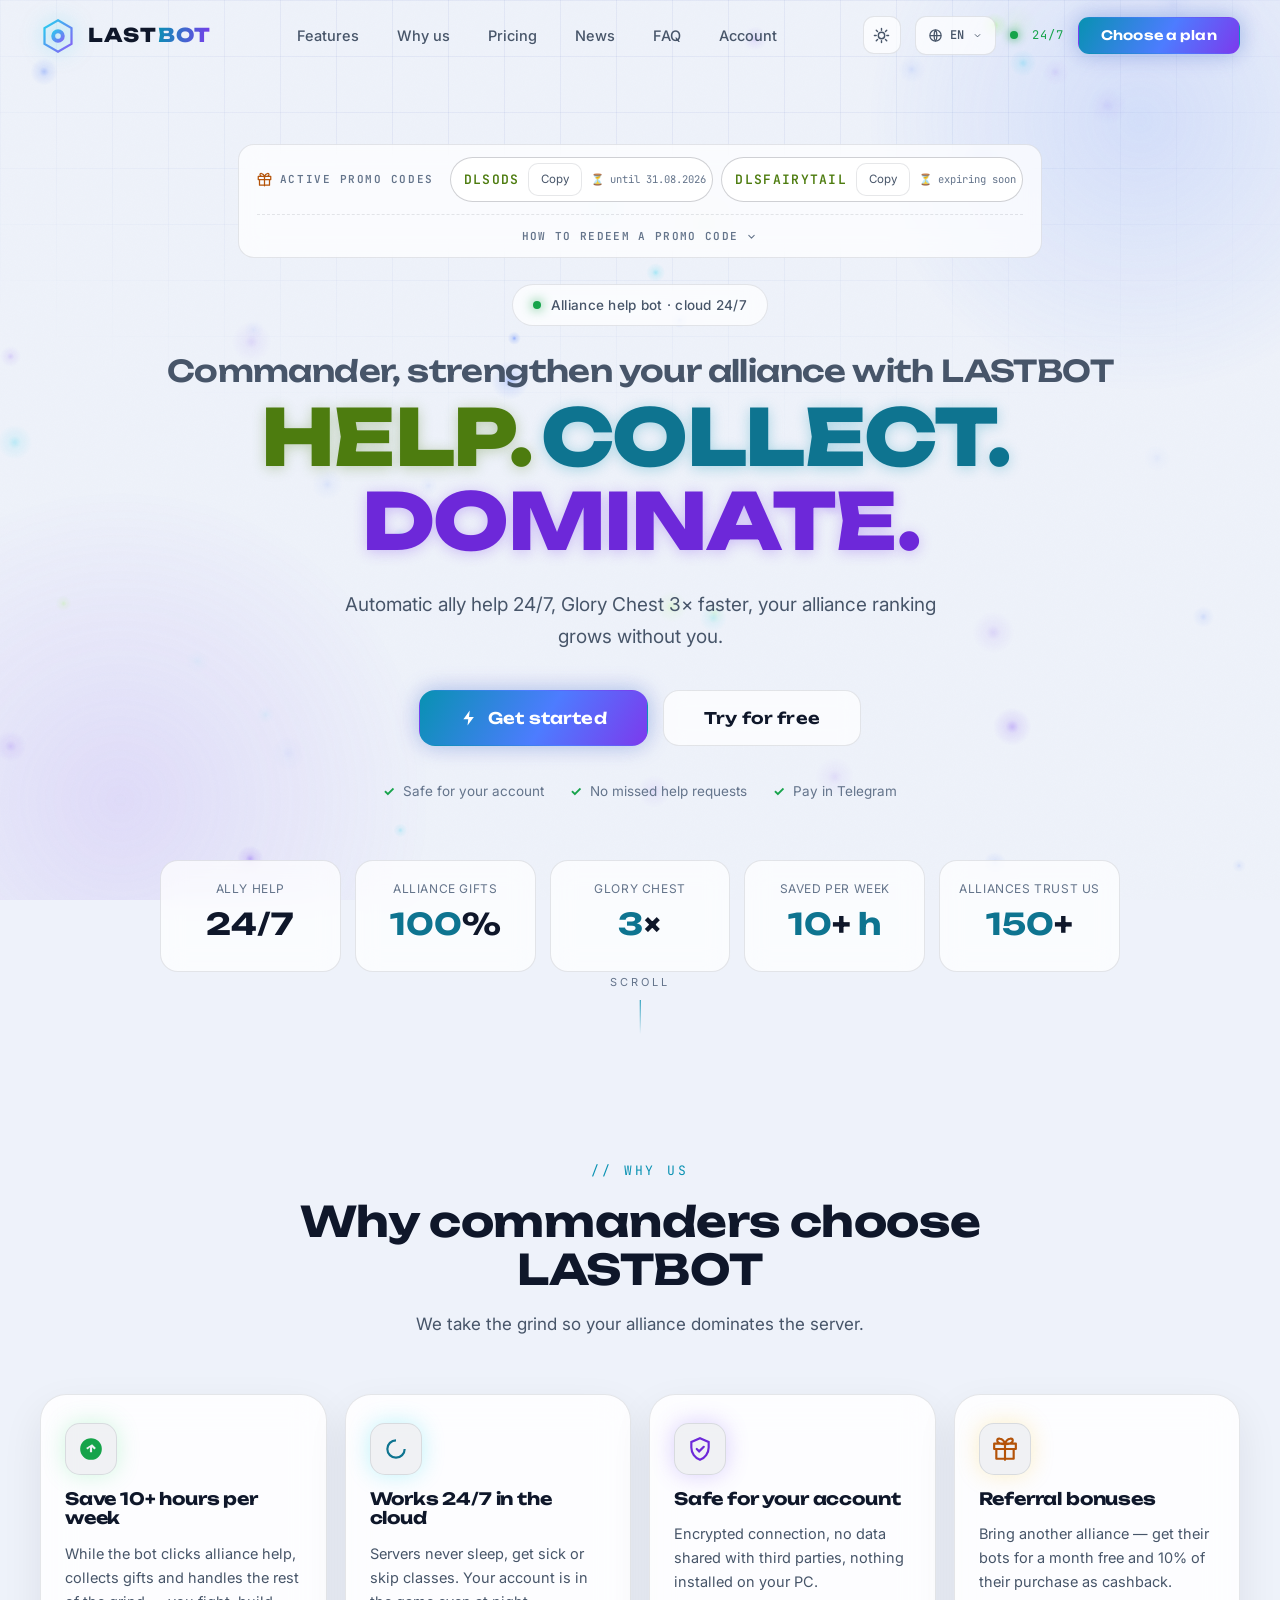
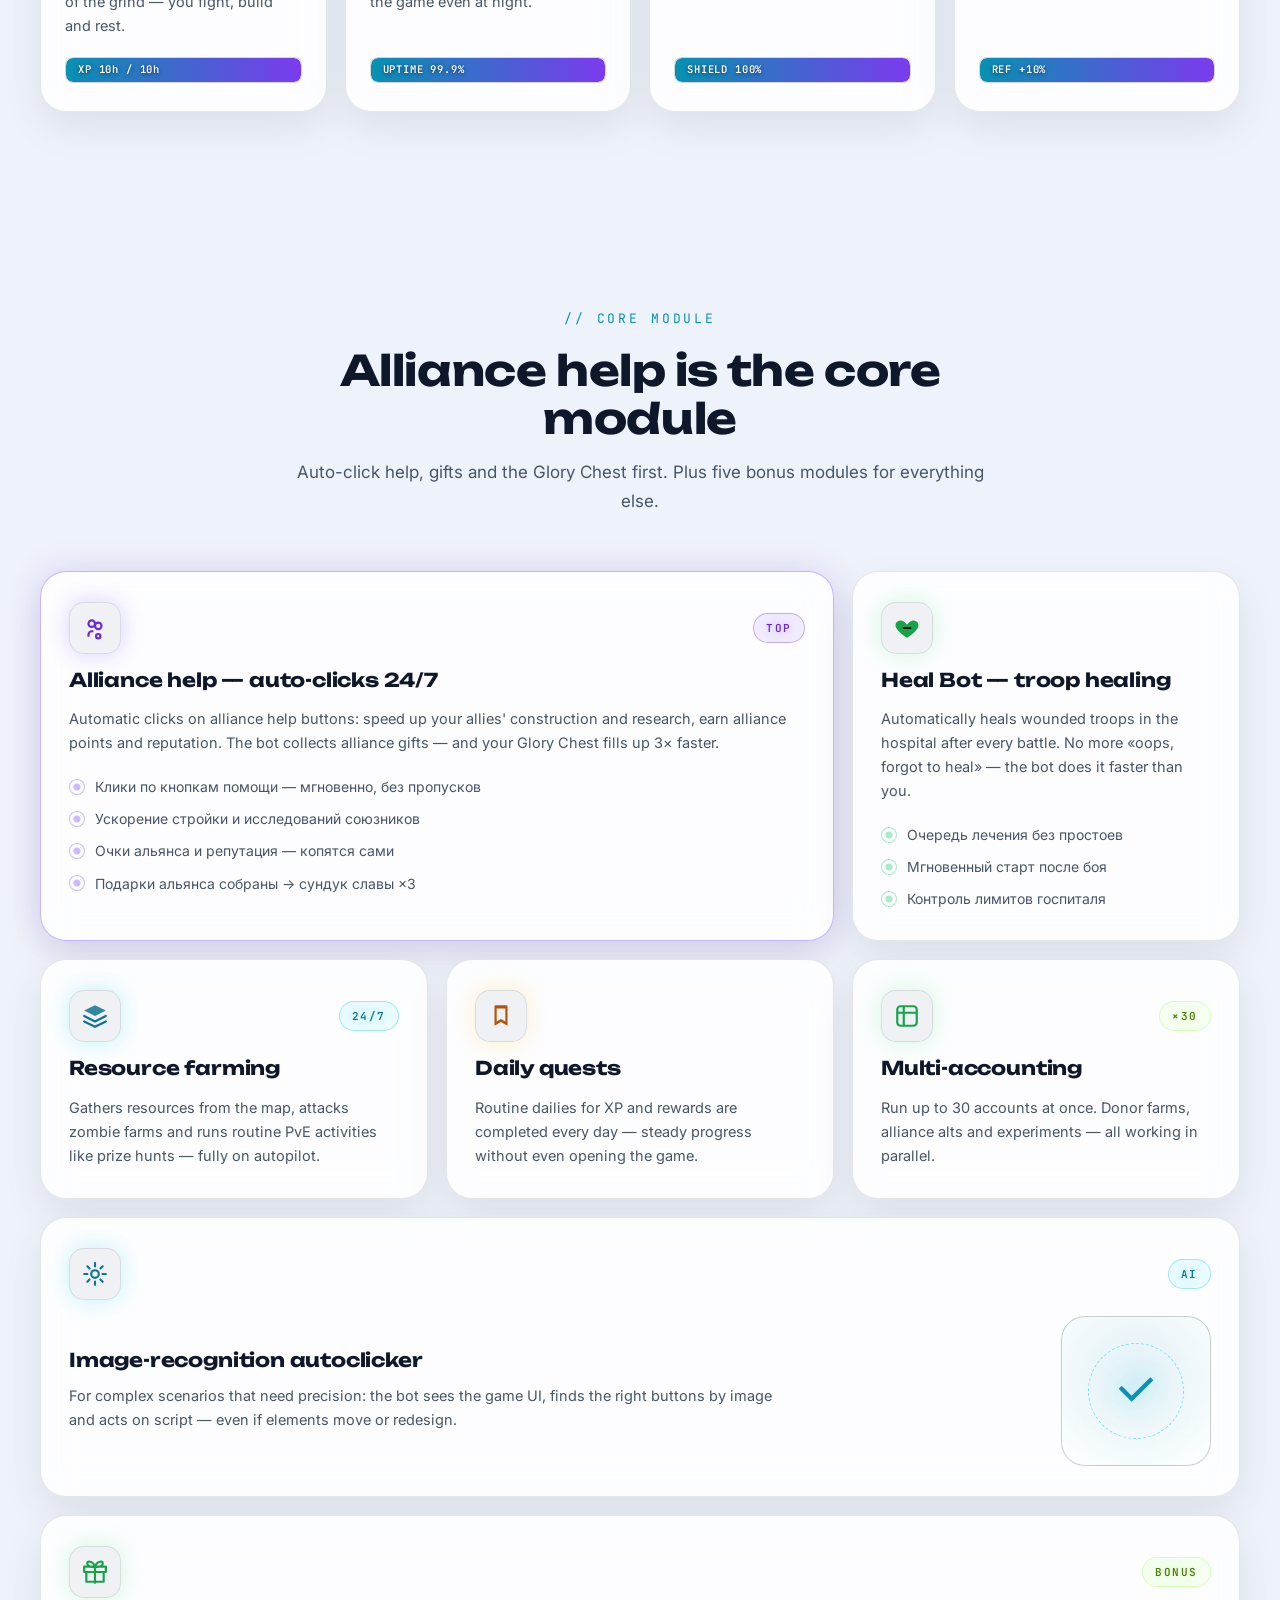
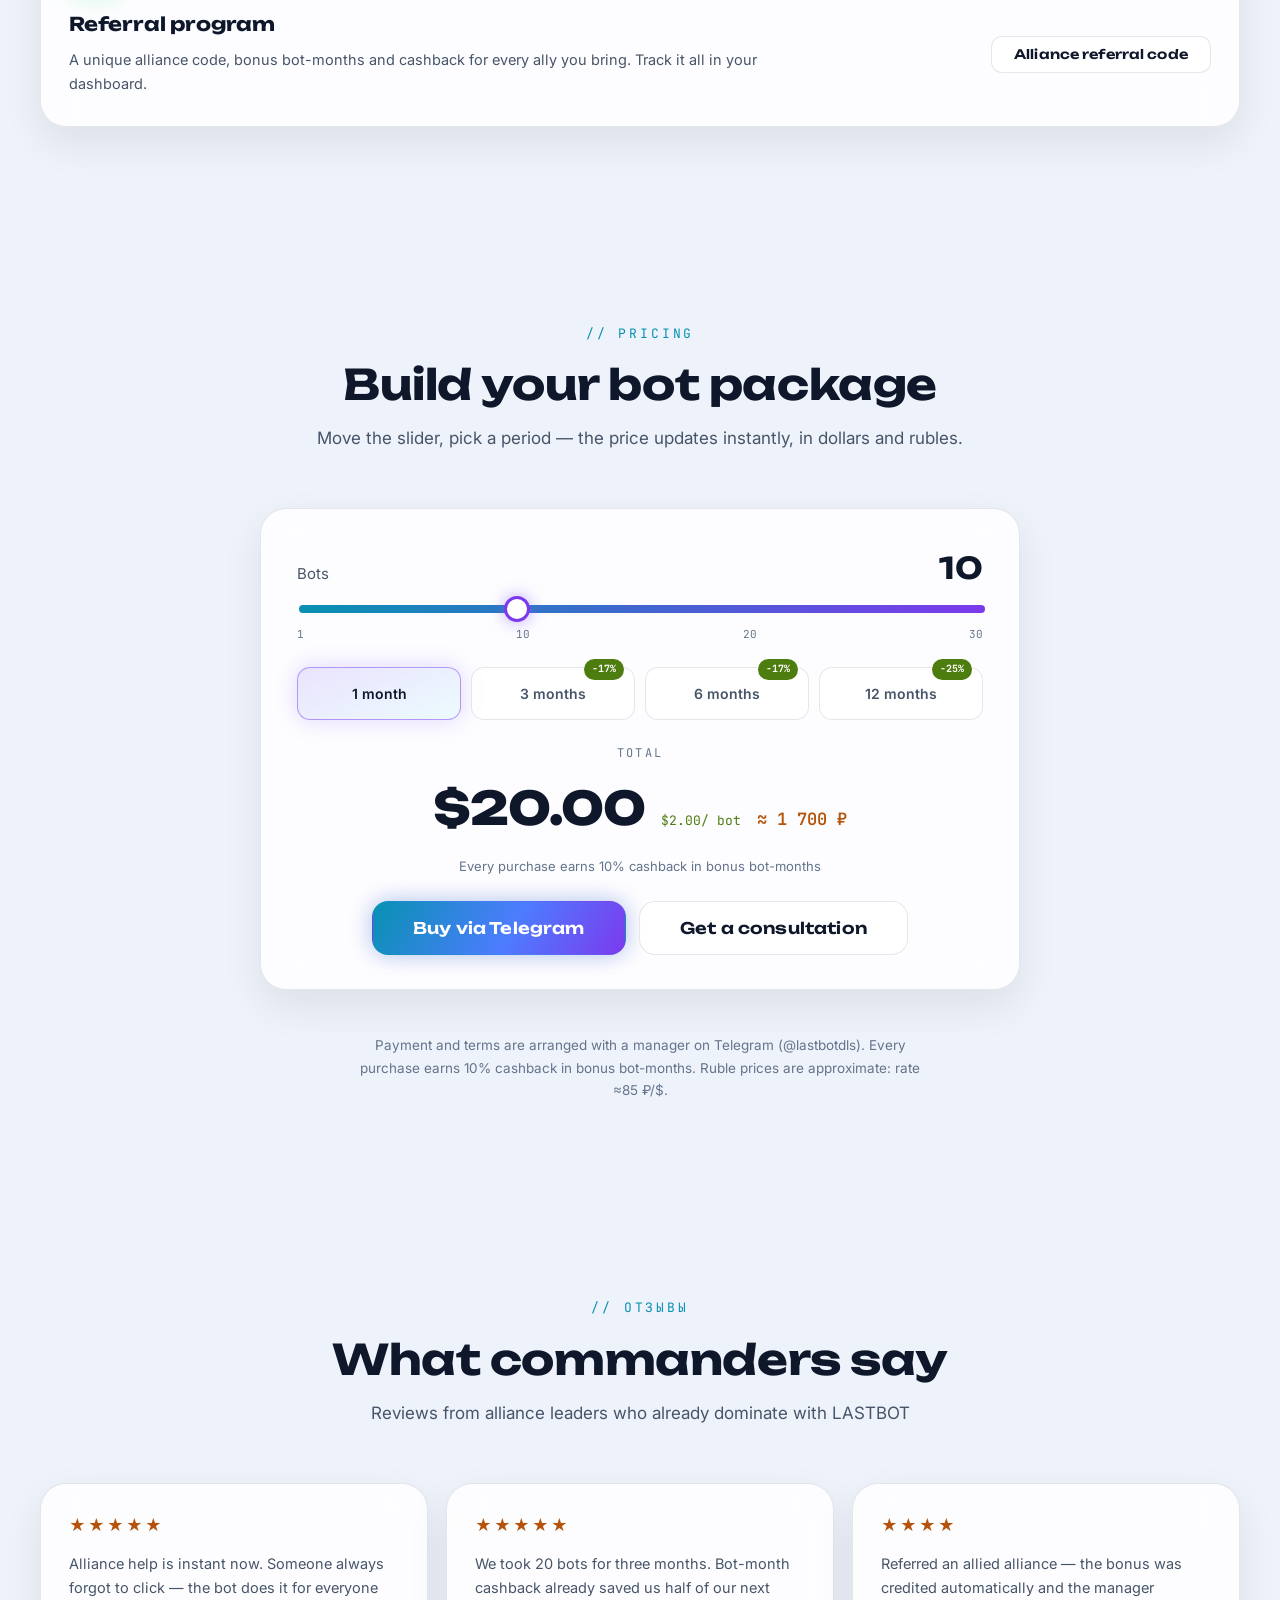
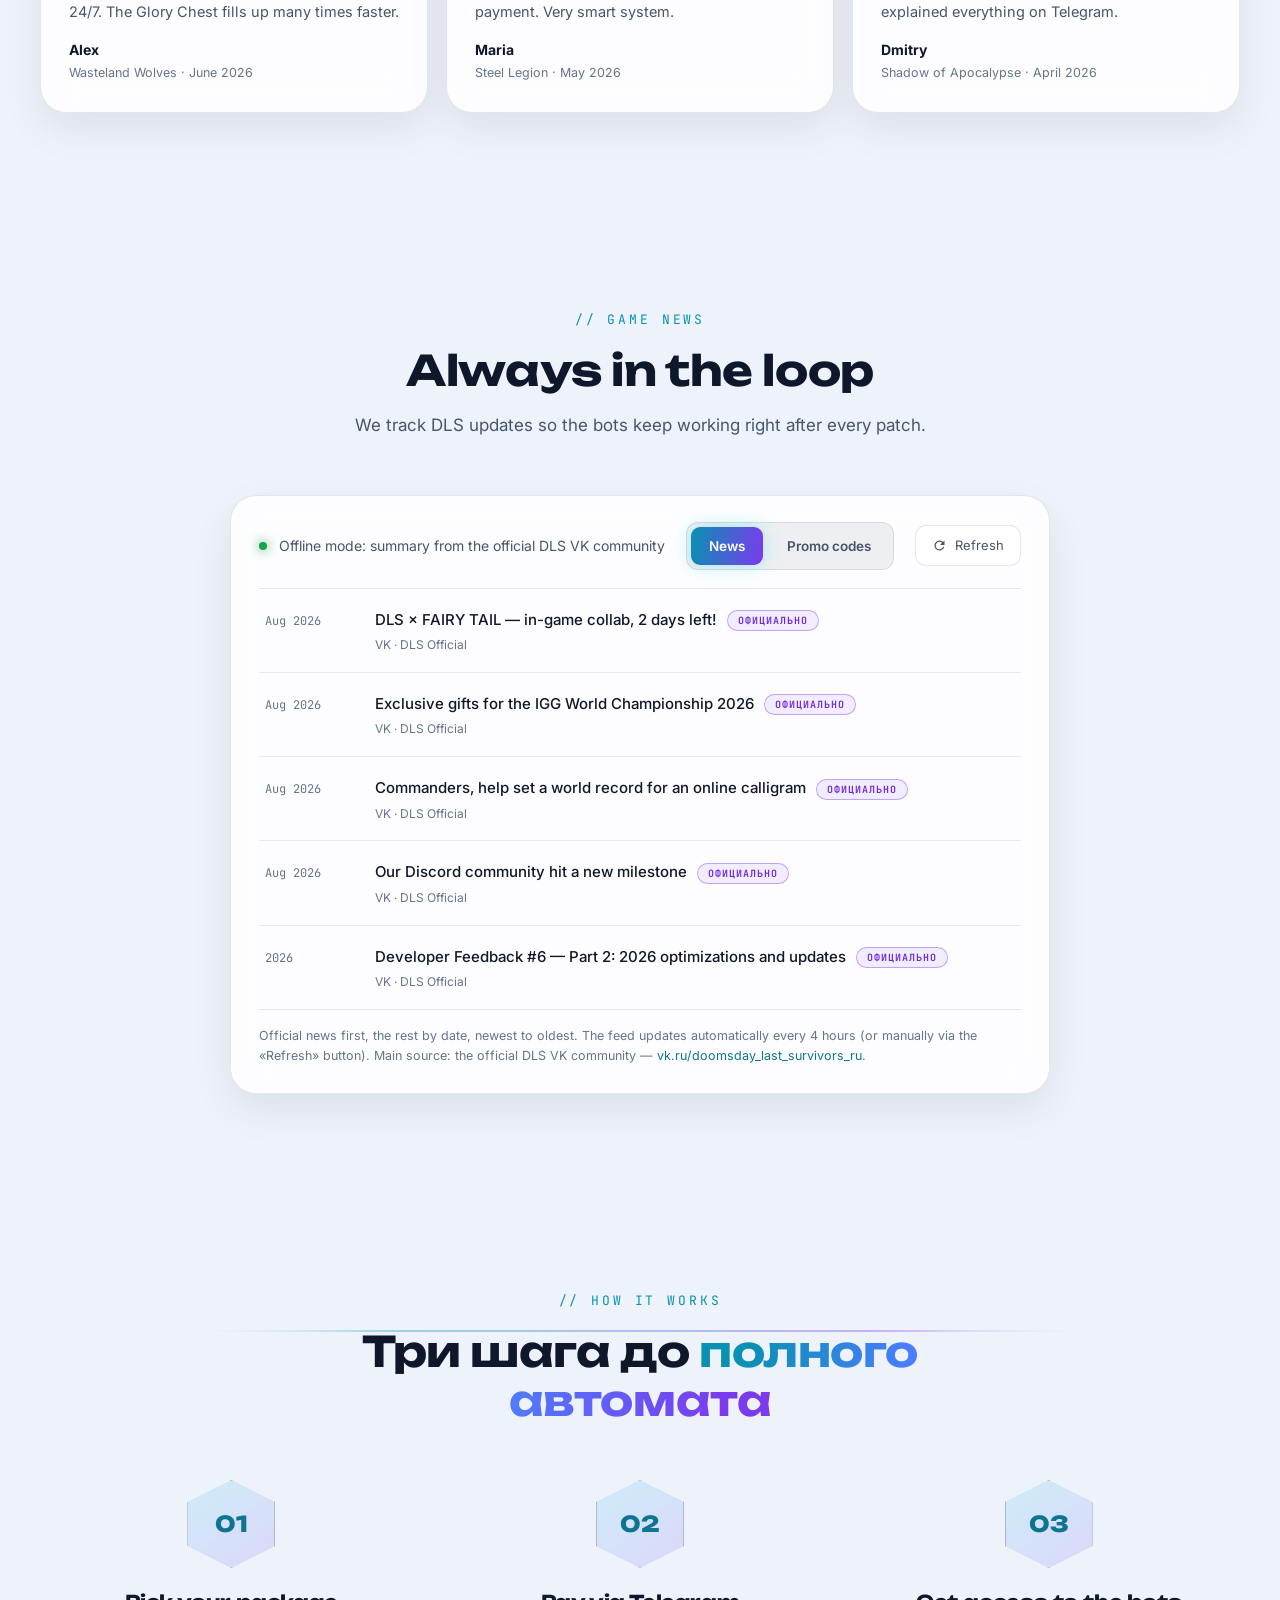
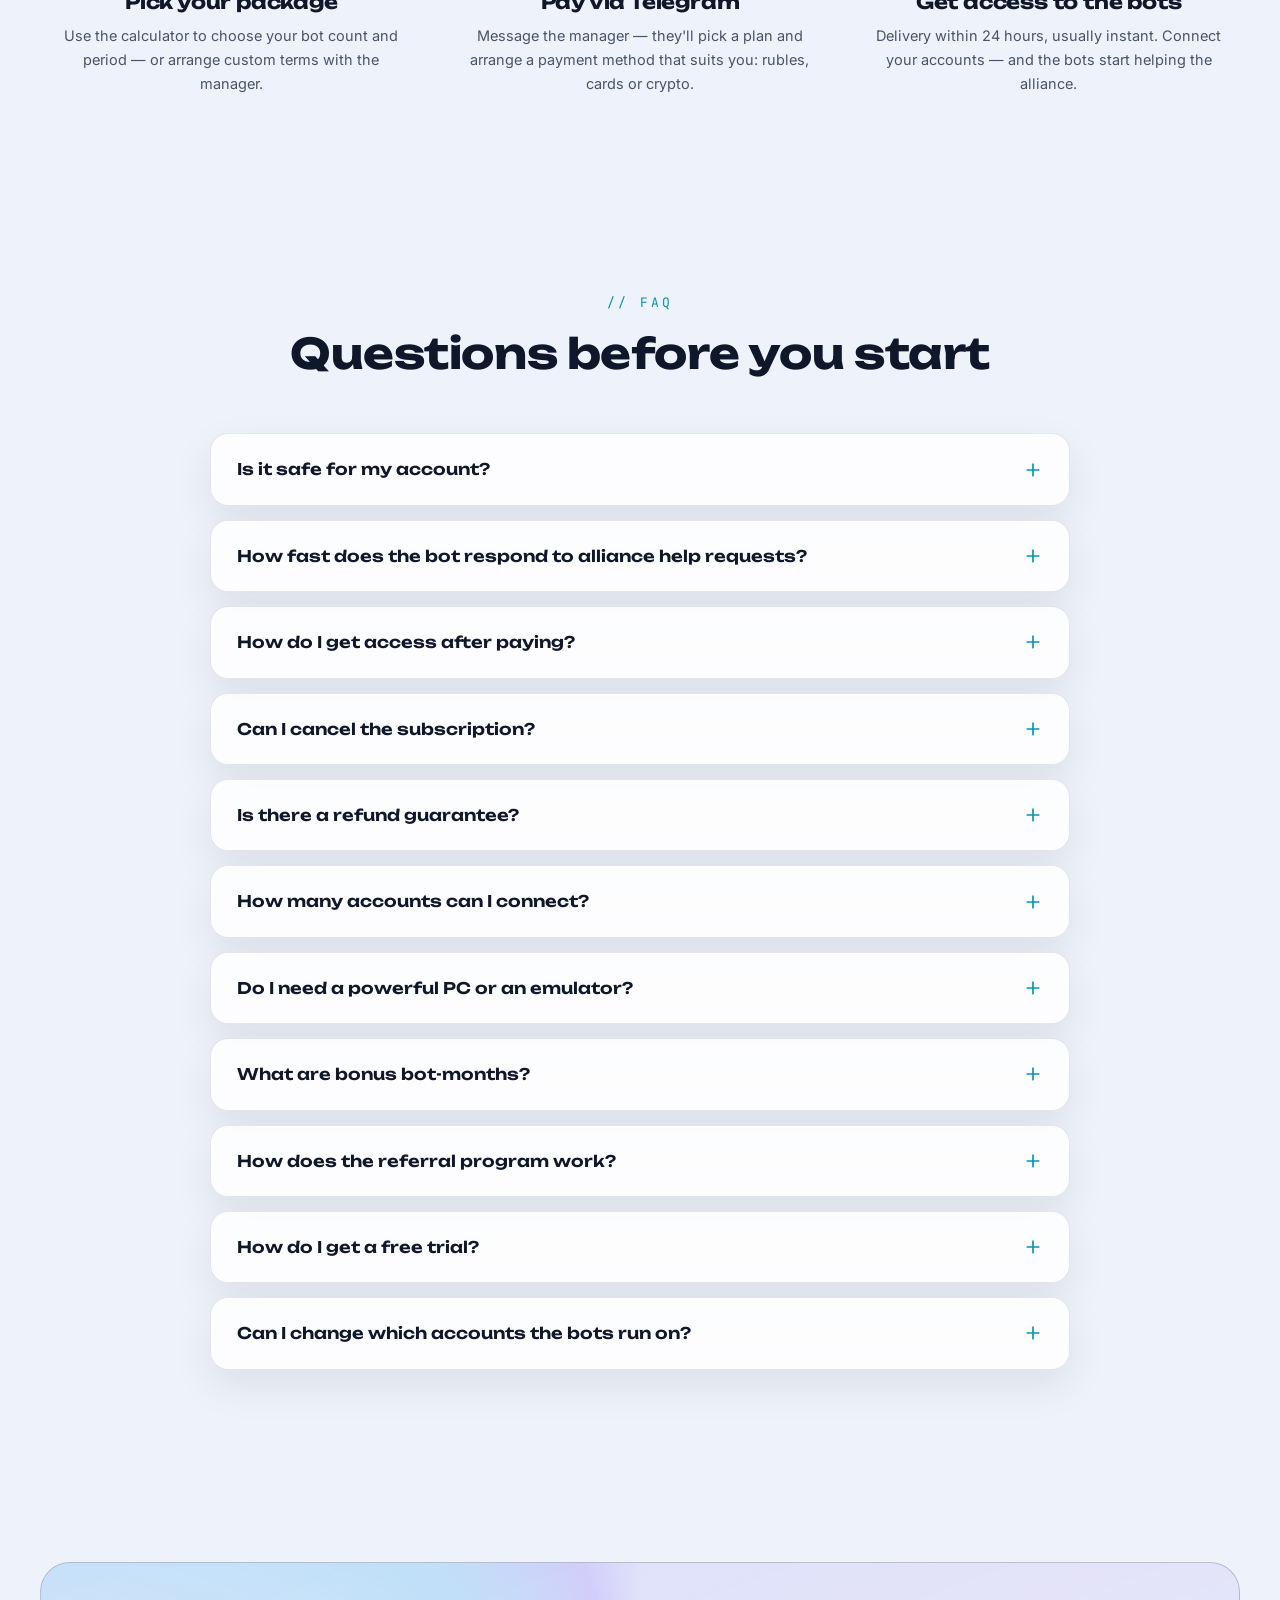
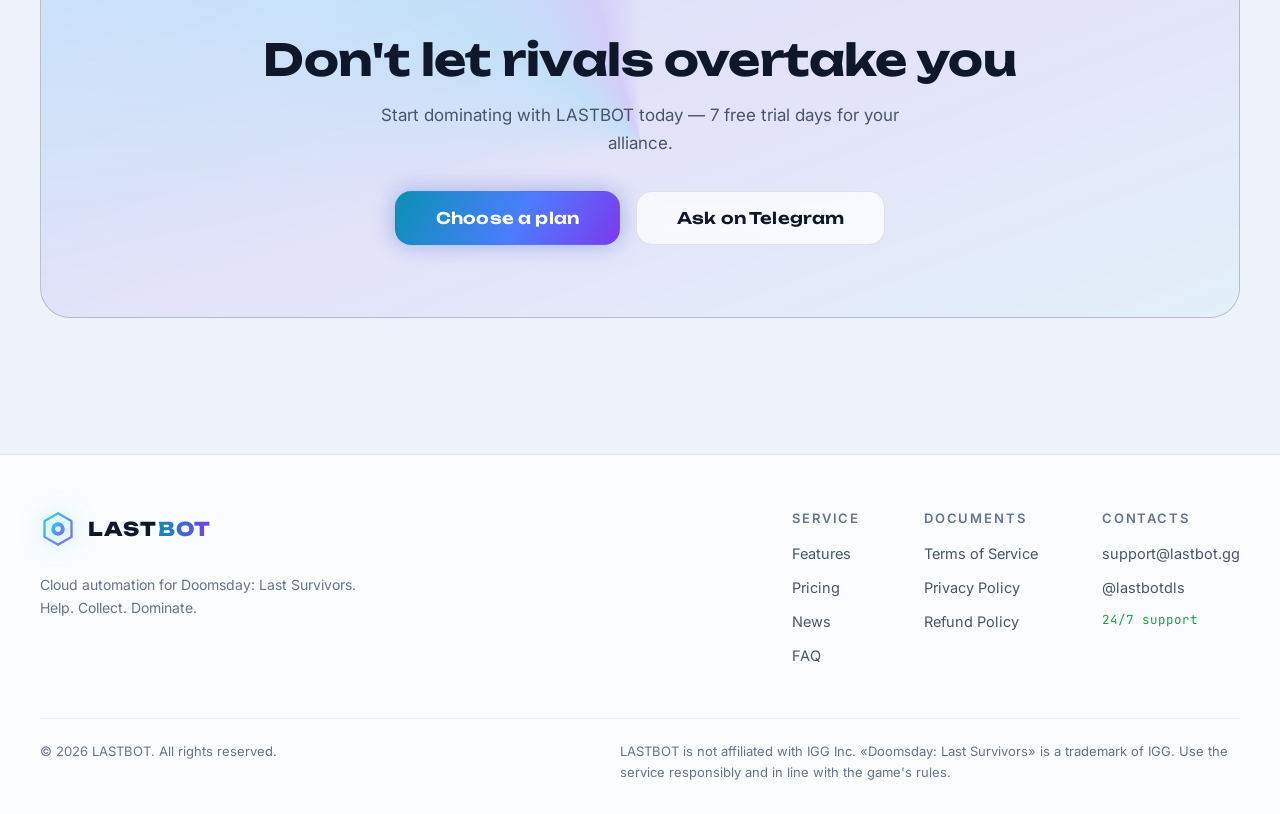
==== commit 9b26dfb3: "фикс: /dashboard работает, слитые балансы реферера, защита от захвата баланса, бонус строго за перву" ====
--- a/public/index.html
+++ b/public/index.html
@@ -756,7 +756,7 @@
     </div>
   </footer>
 
-  <script src="assets/js/i18n.js?v=11" defer></script>
-  <script src="assets/js/main.js?v=9" defer></script>
+  <script src="assets/js/i18n.js?v=13" defer></script>
+  <script src="assets/js/main.js?v=10" defer></script>
 </body>
 </html>
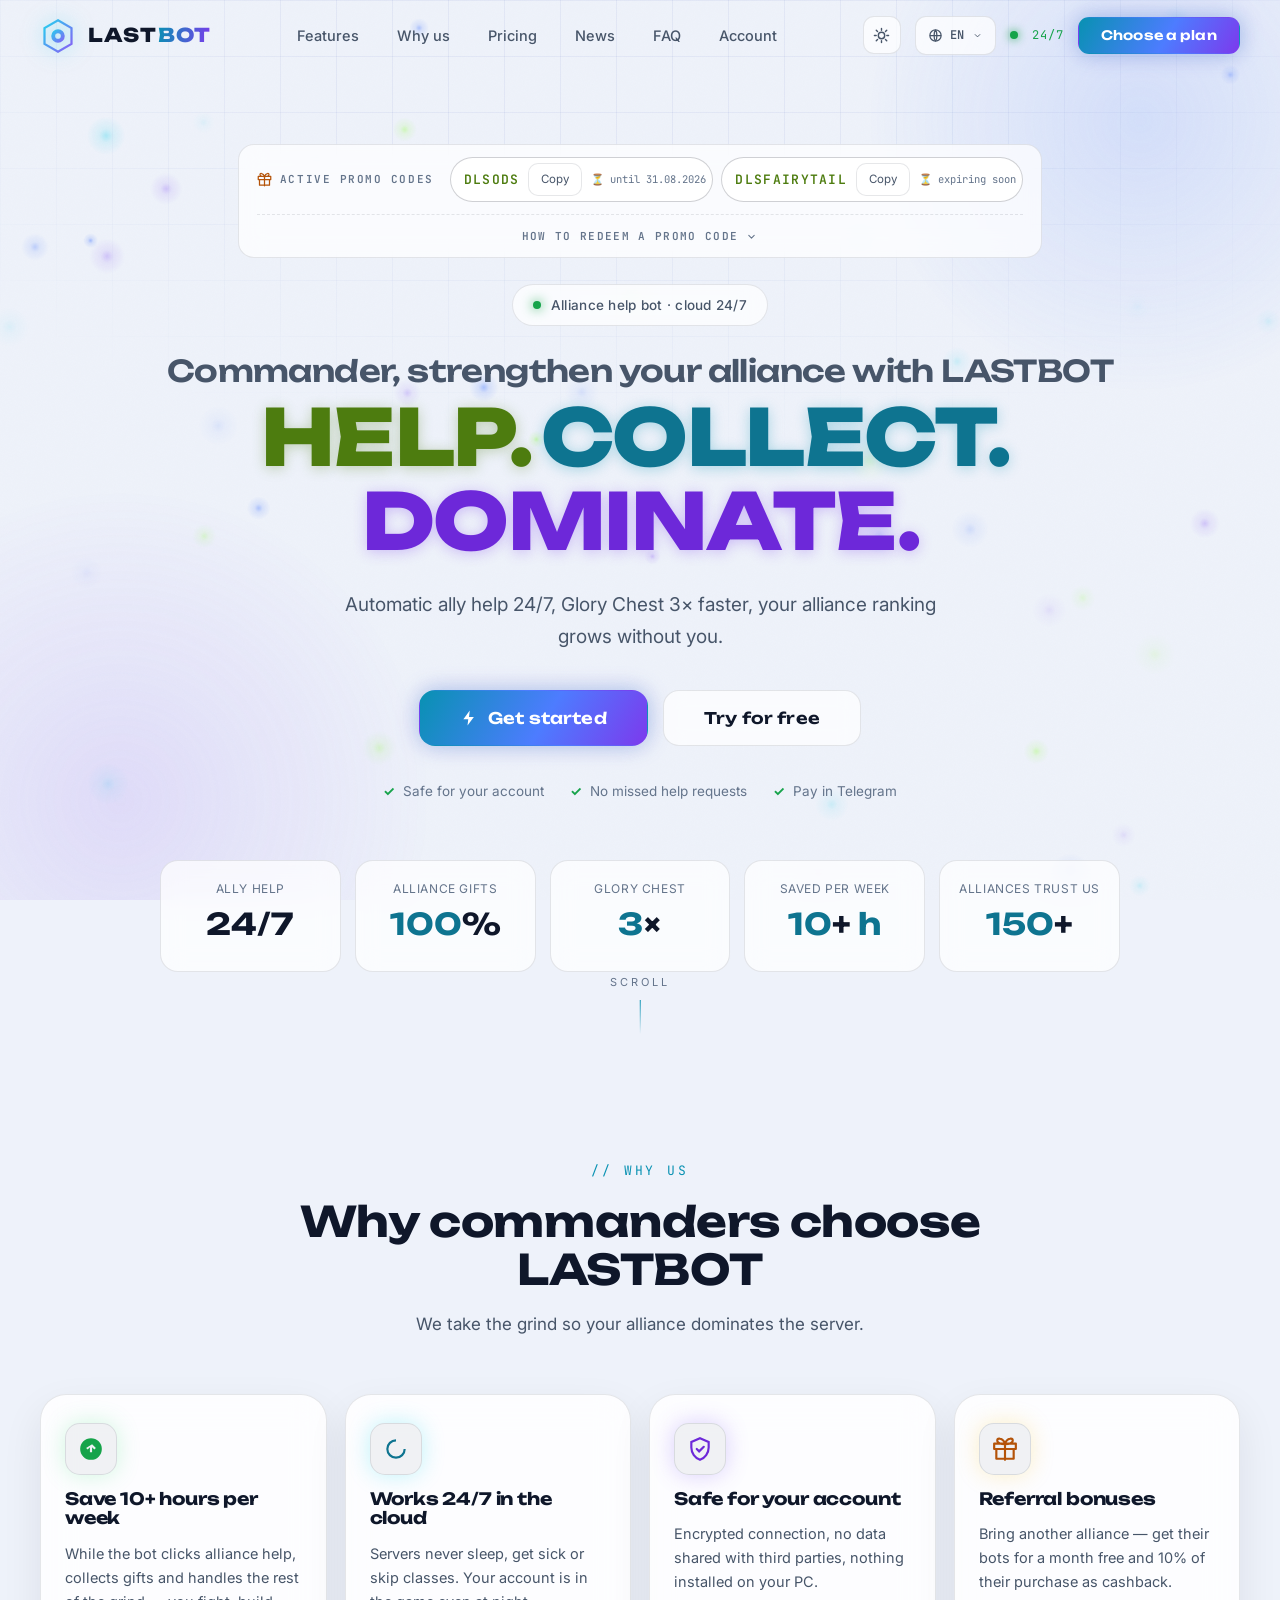
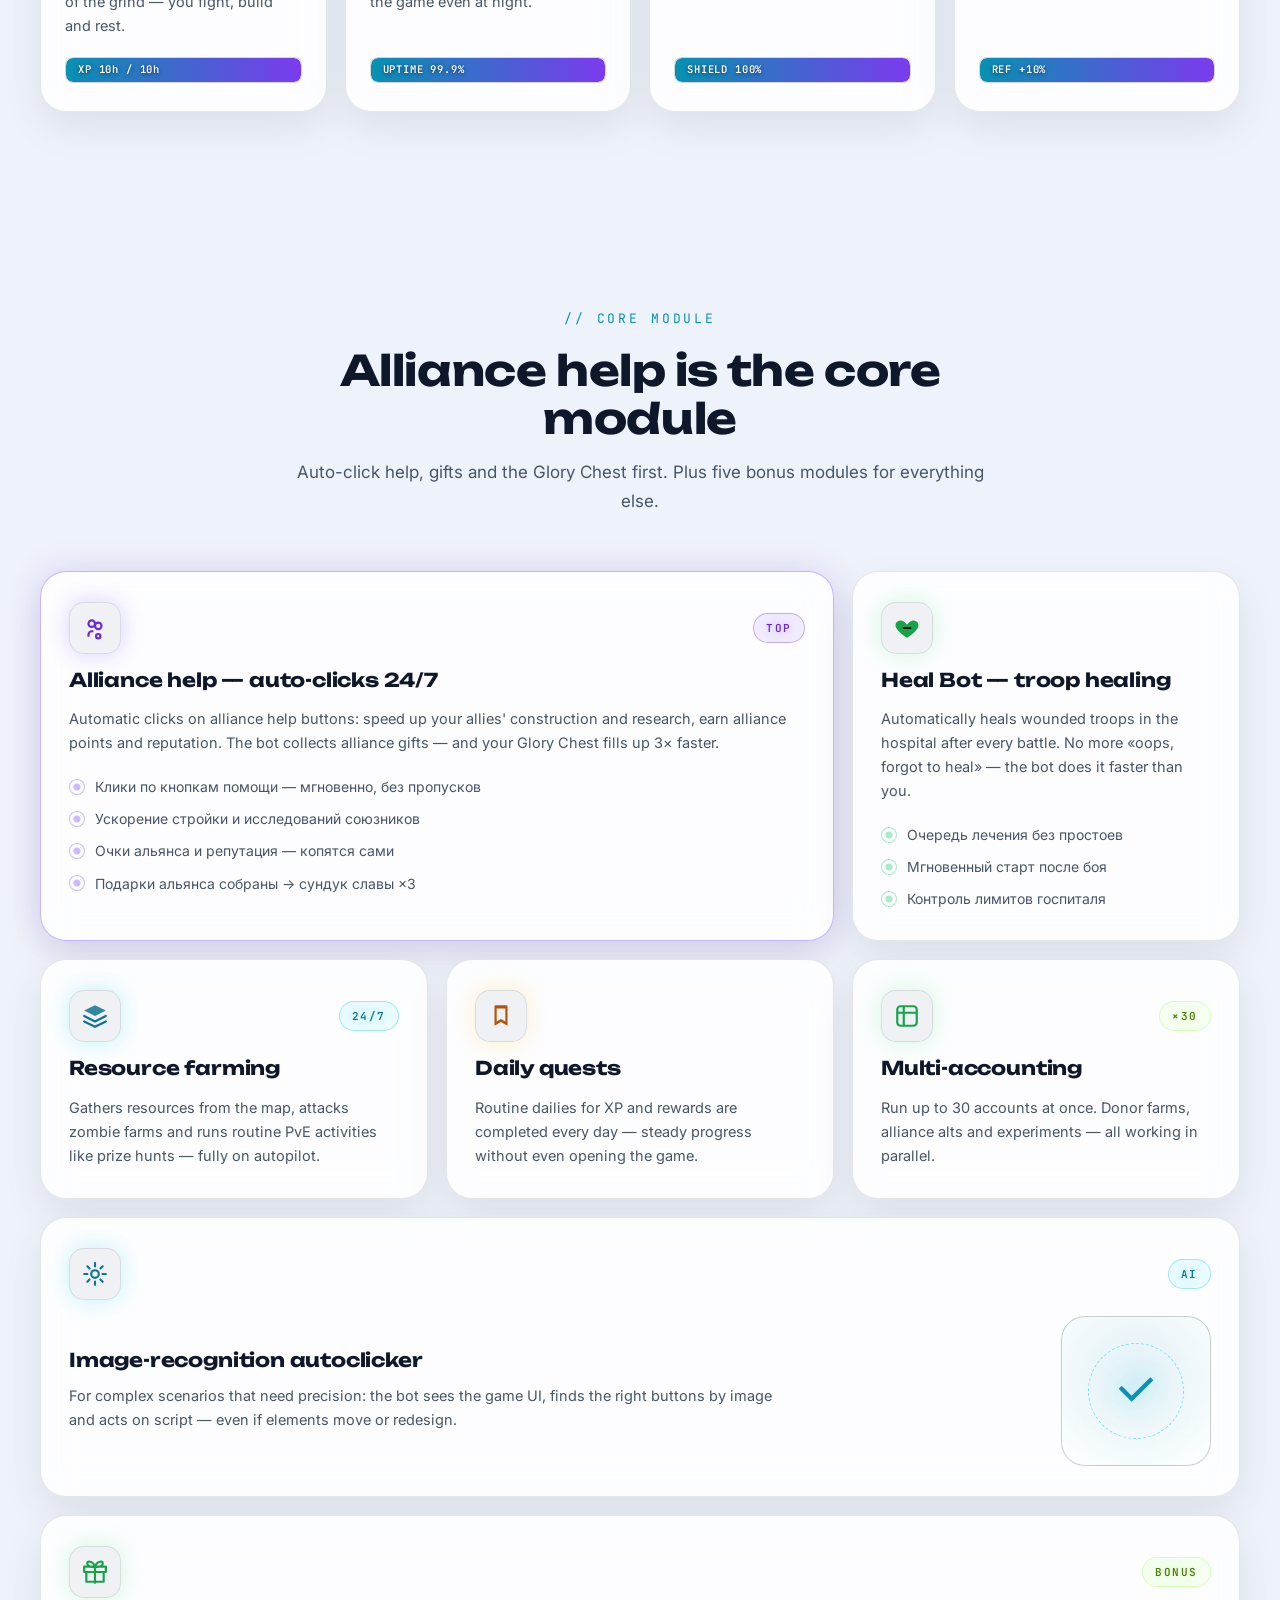
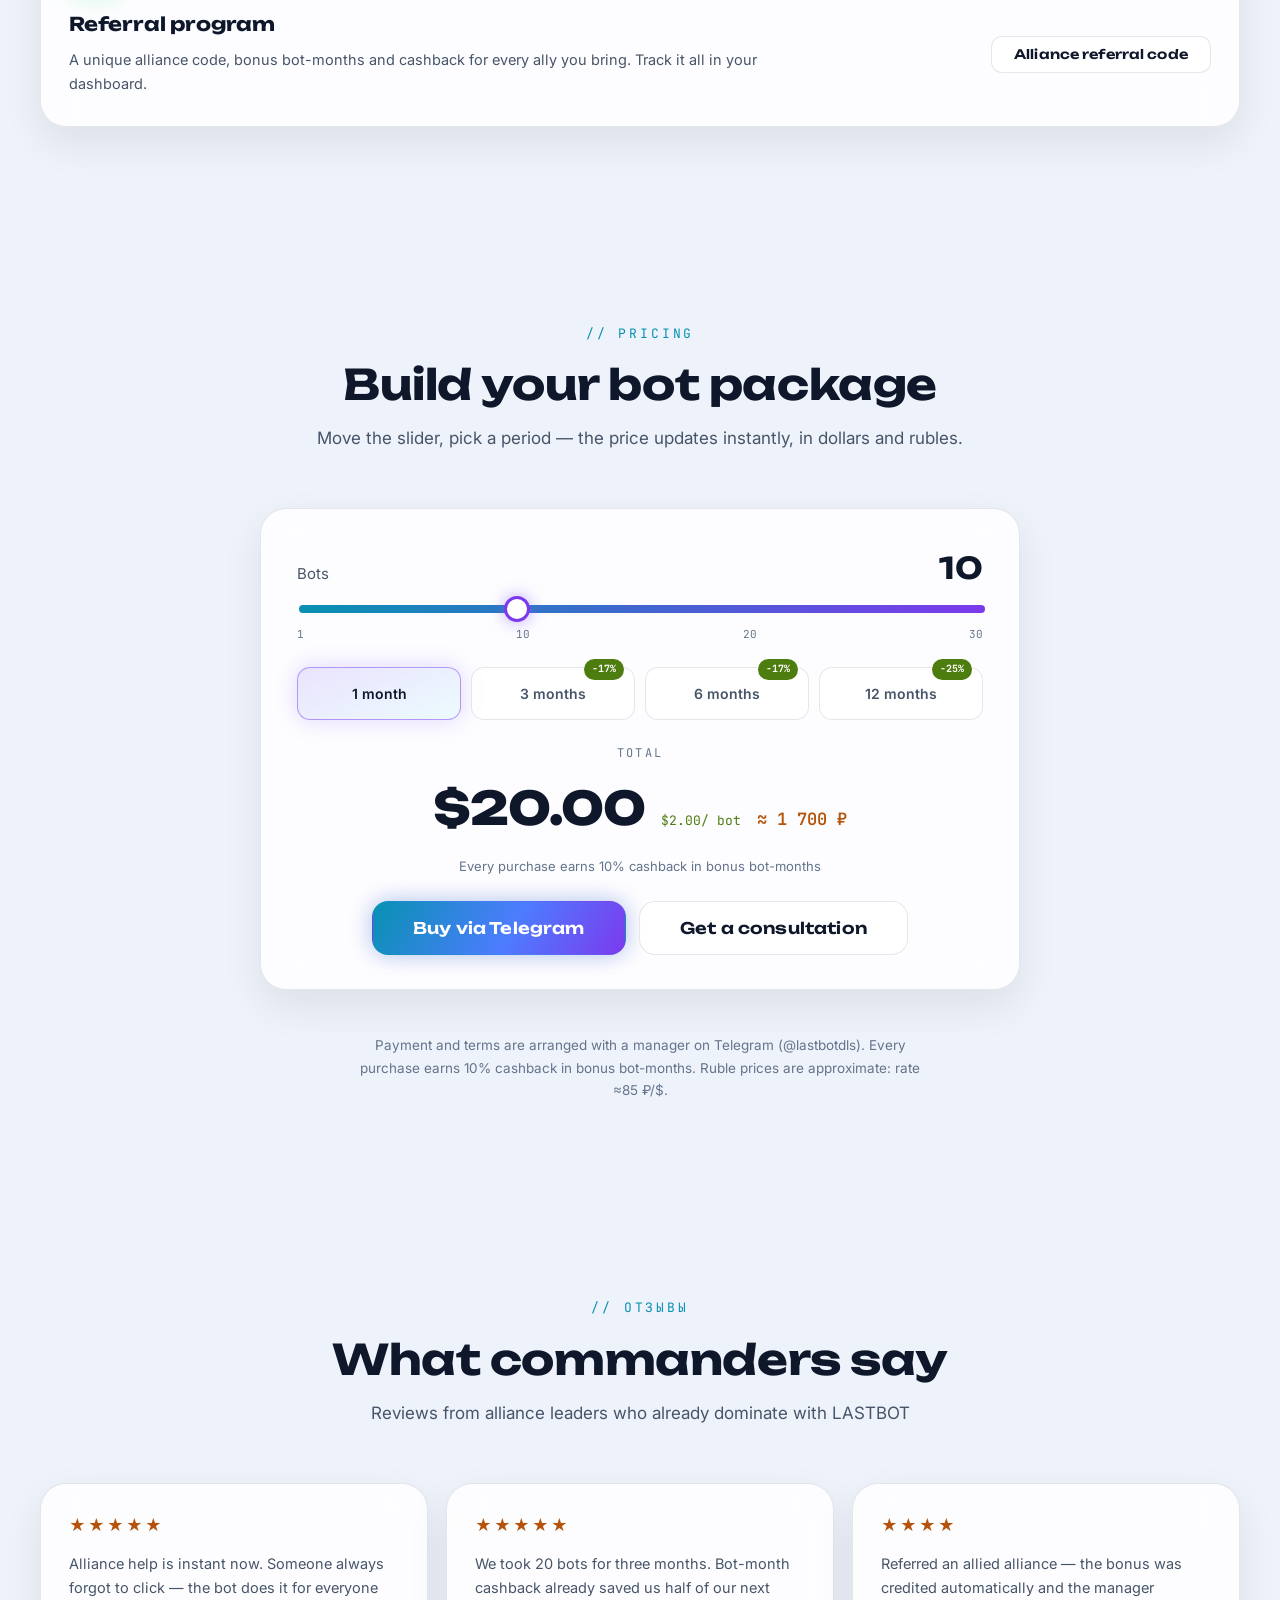
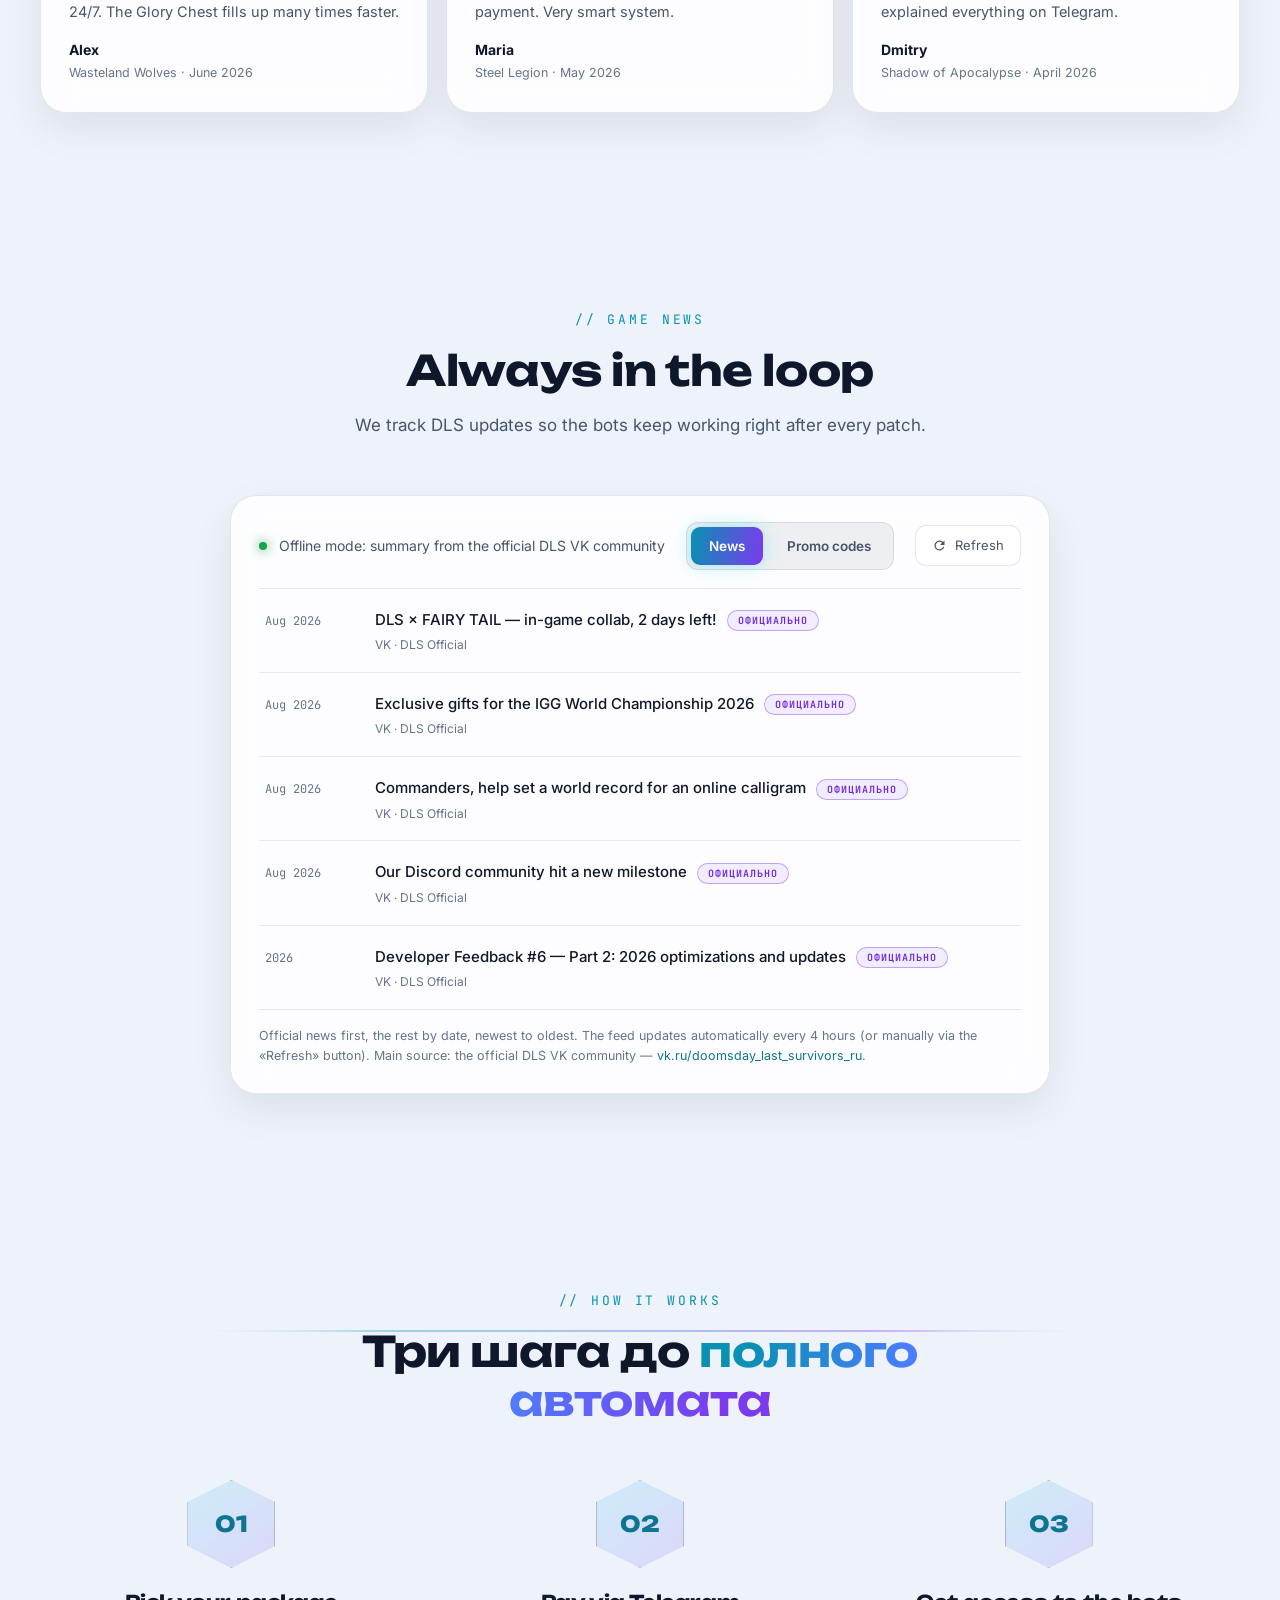
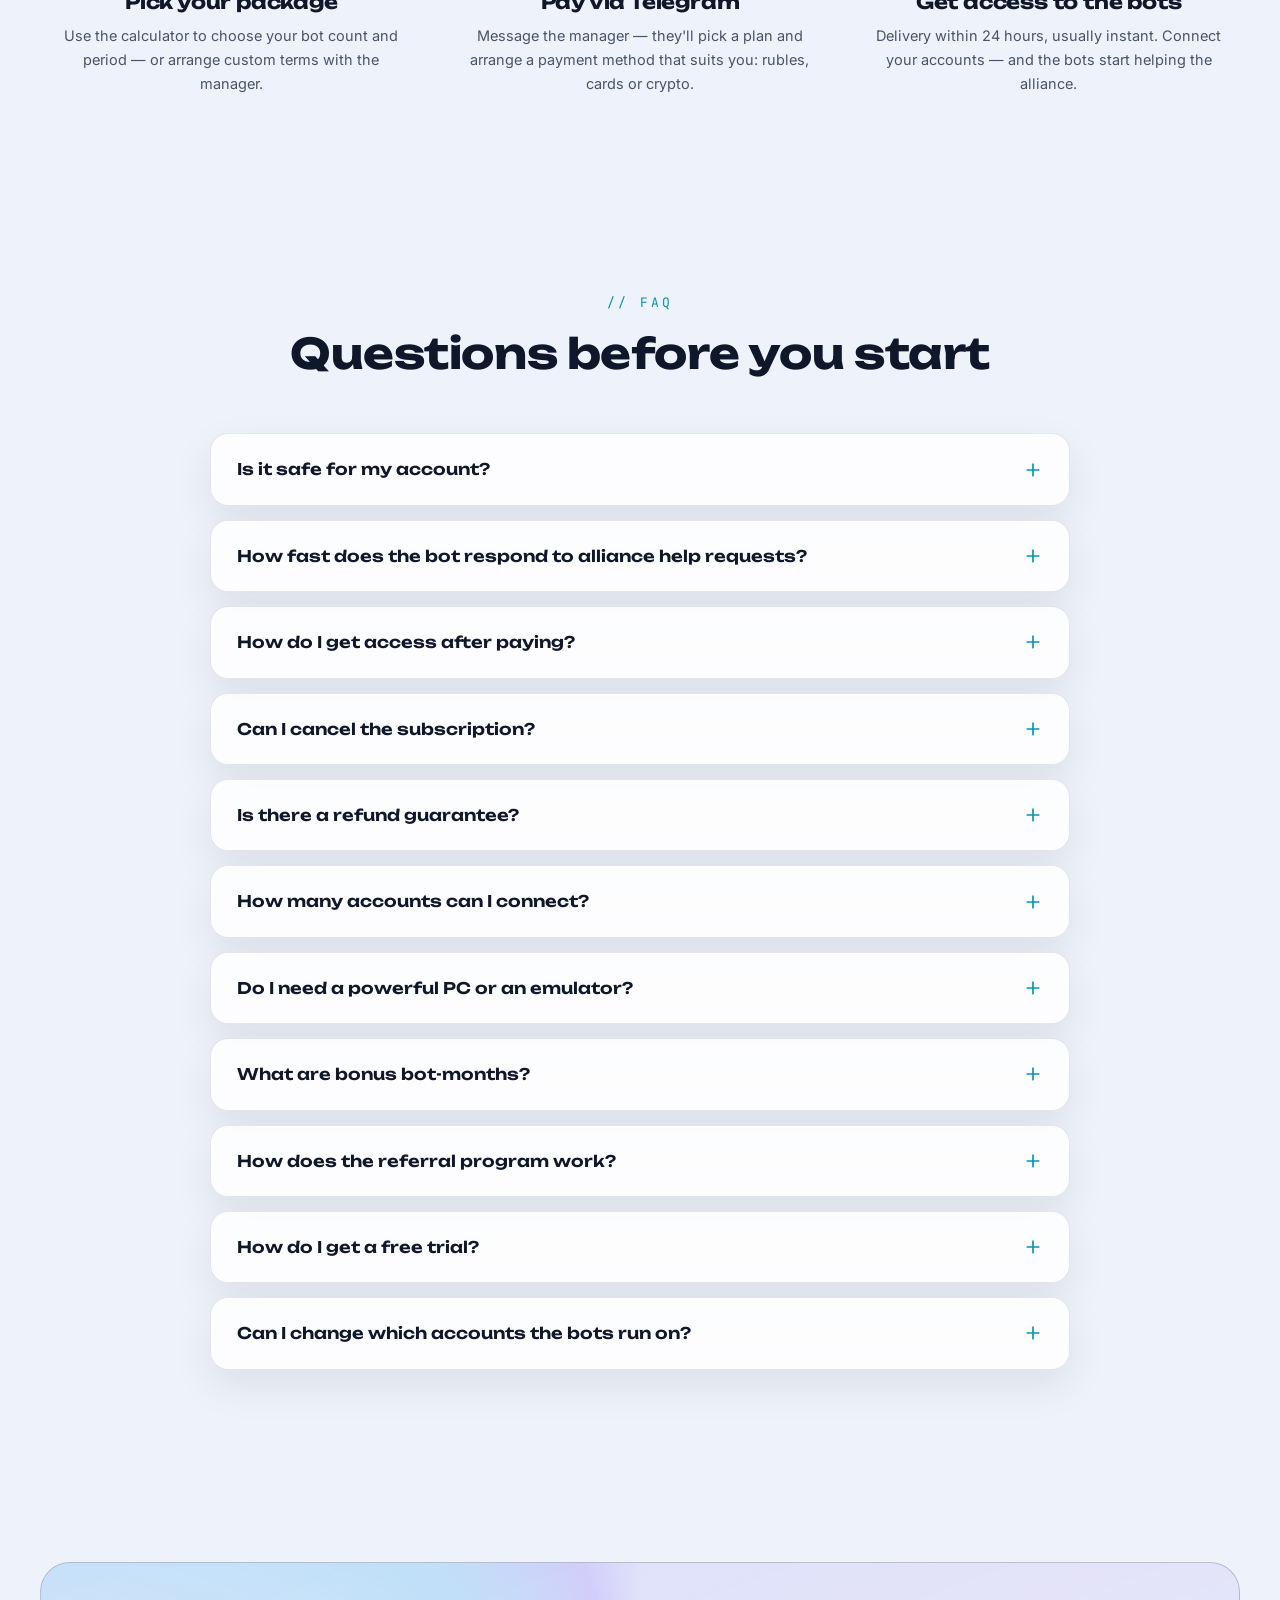
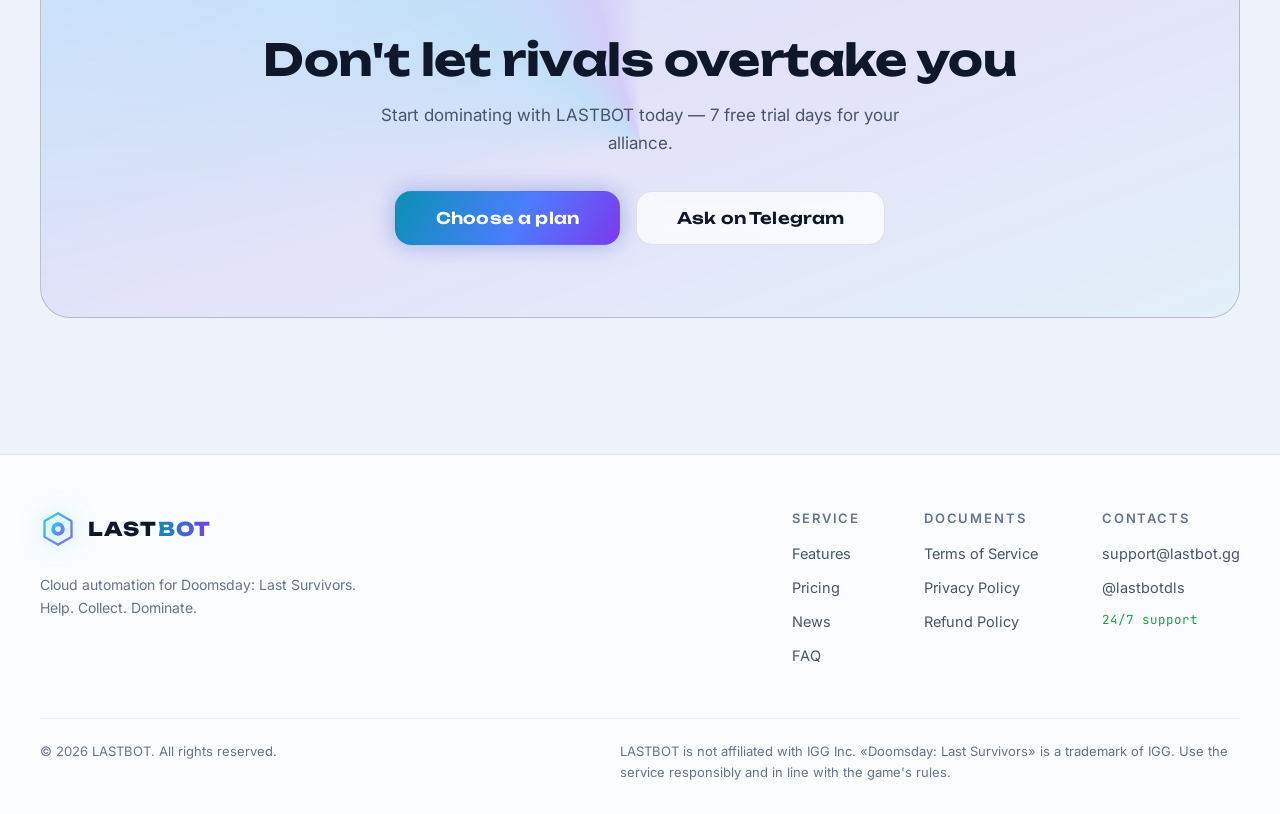
==== commit fbbd399c: "bump версий ассетов после правок (i18n v14, main v11, account v5)" ====
--- a/public/index.html
+++ b/public/index.html
@@ -756,7 +756,7 @@
     </div>
   </footer>
 
-  <script src="assets/js/i18n.js?v=13" defer></script>
-  <script src="assets/js/main.js?v=10" defer></script>
+  <script src="assets/js/i18n.js?v=14" defer></script>
+  <script src="assets/js/main.js?v=11" defer></script>
 </body>
 </html>
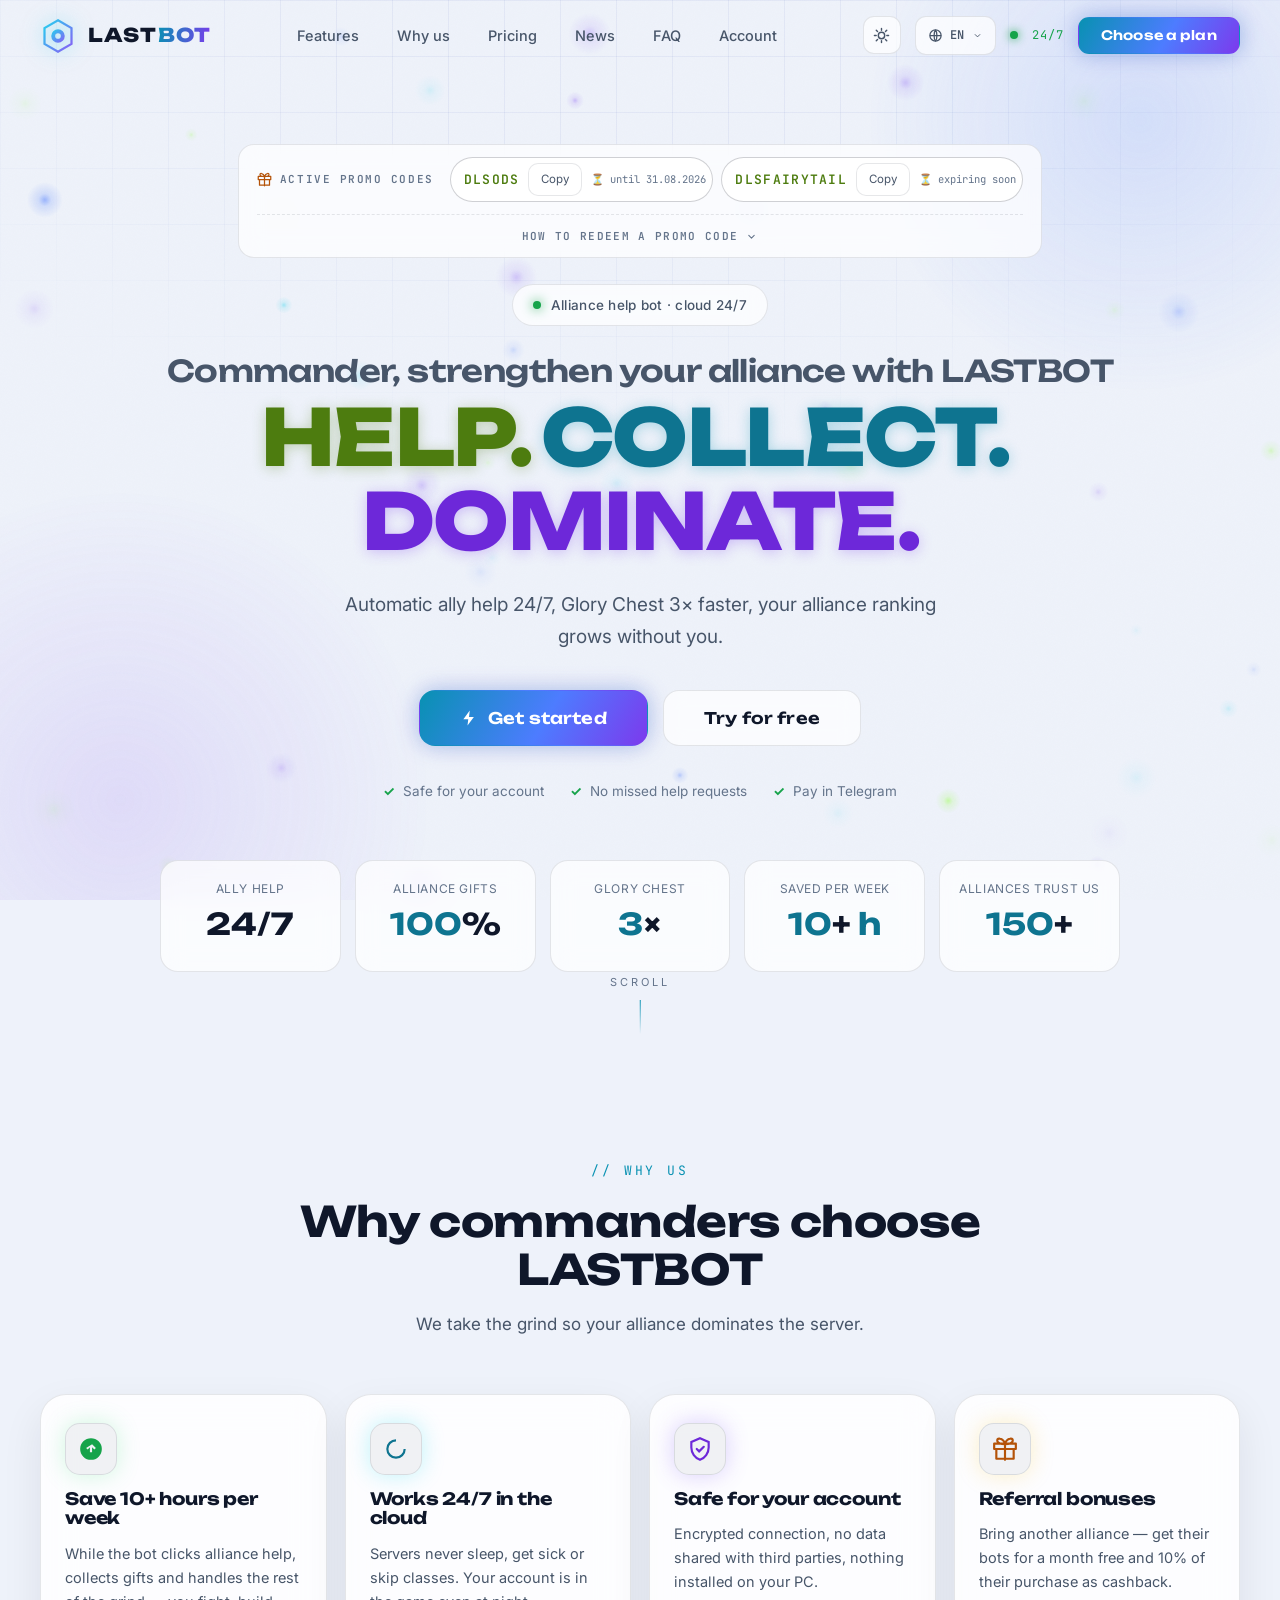
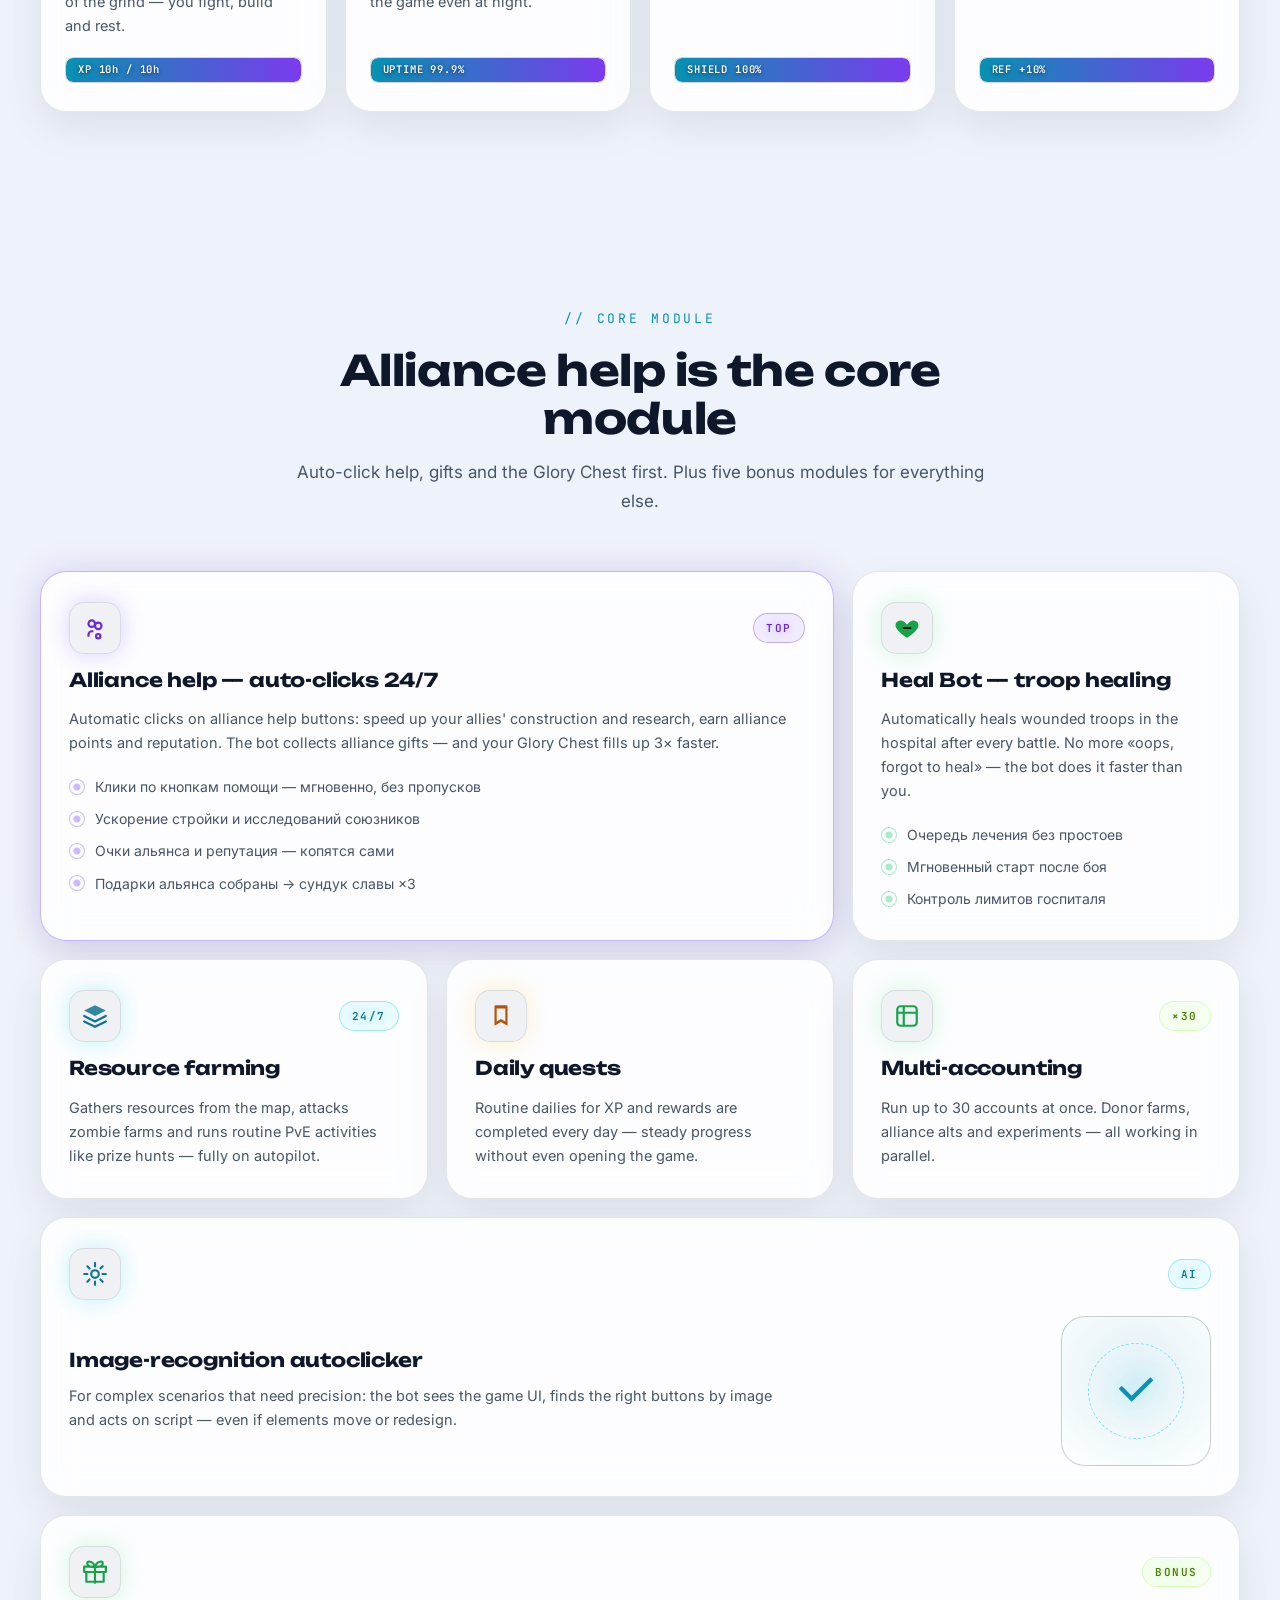
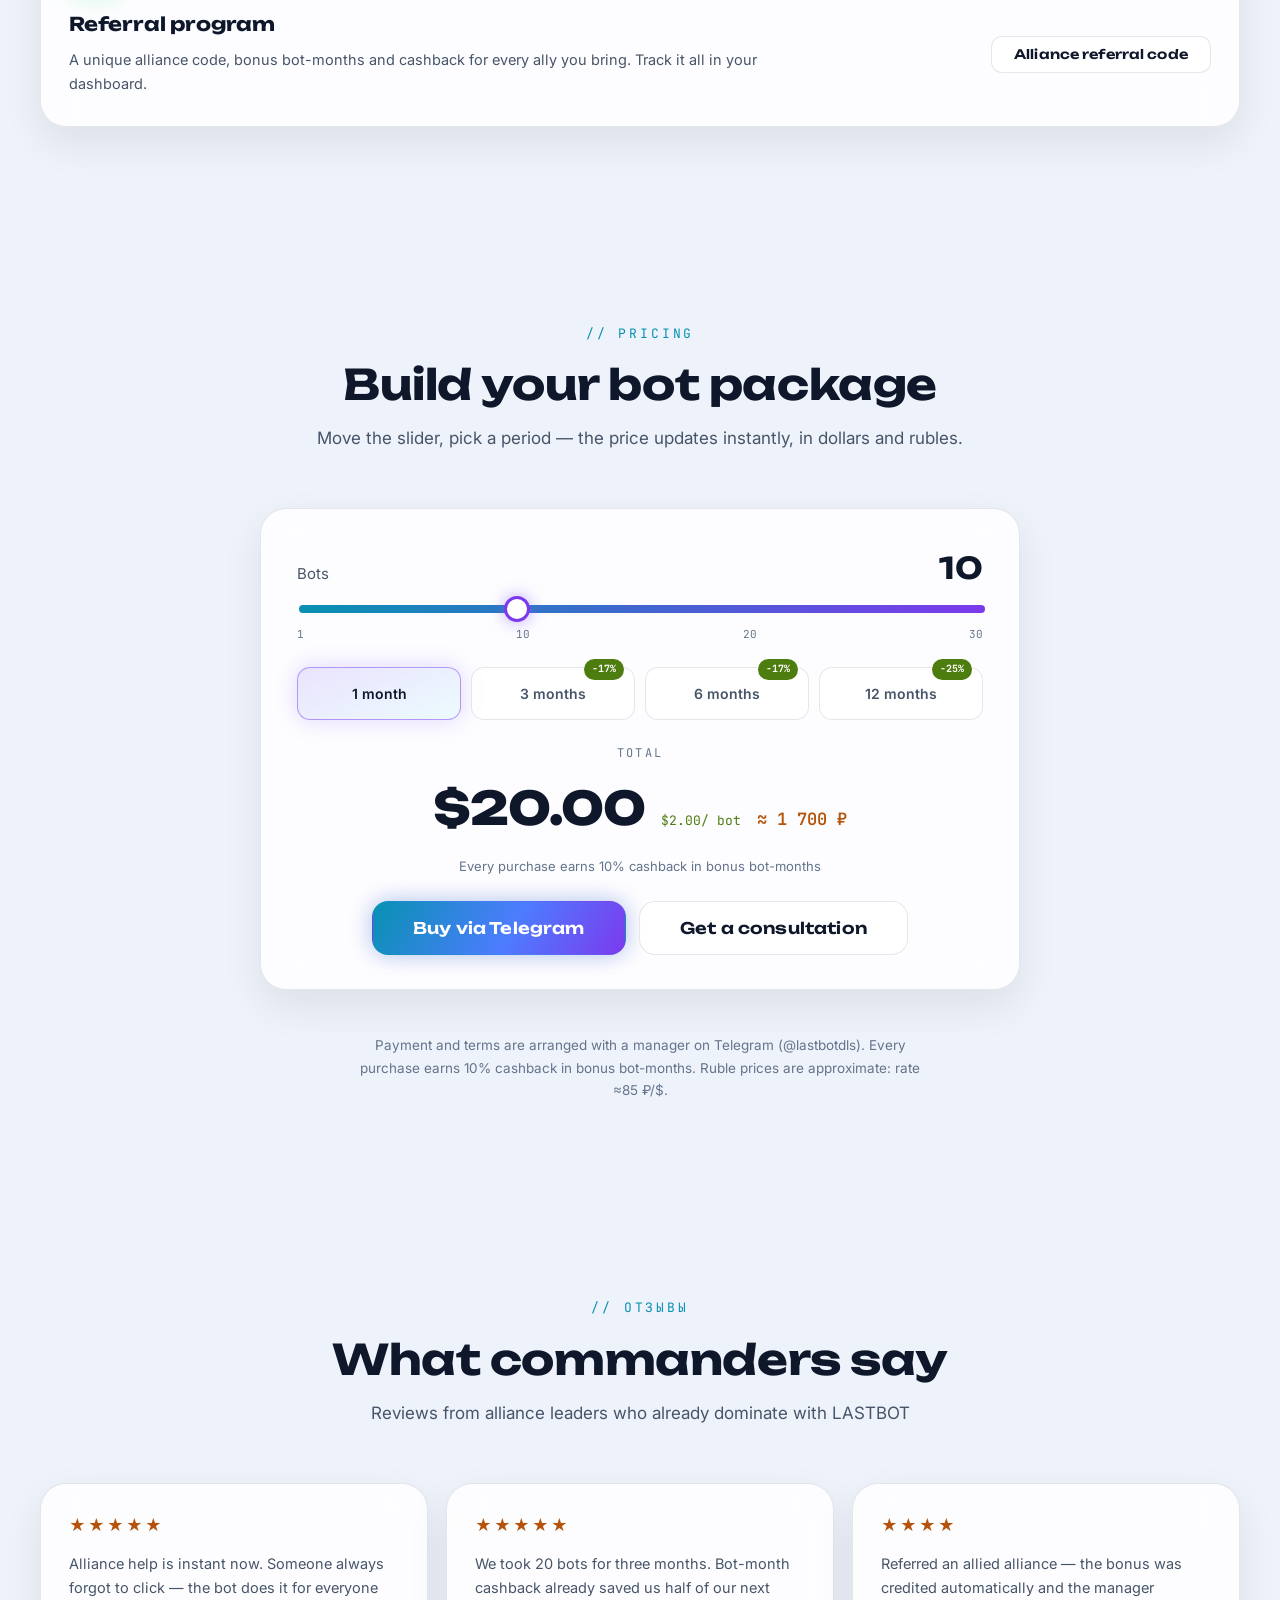
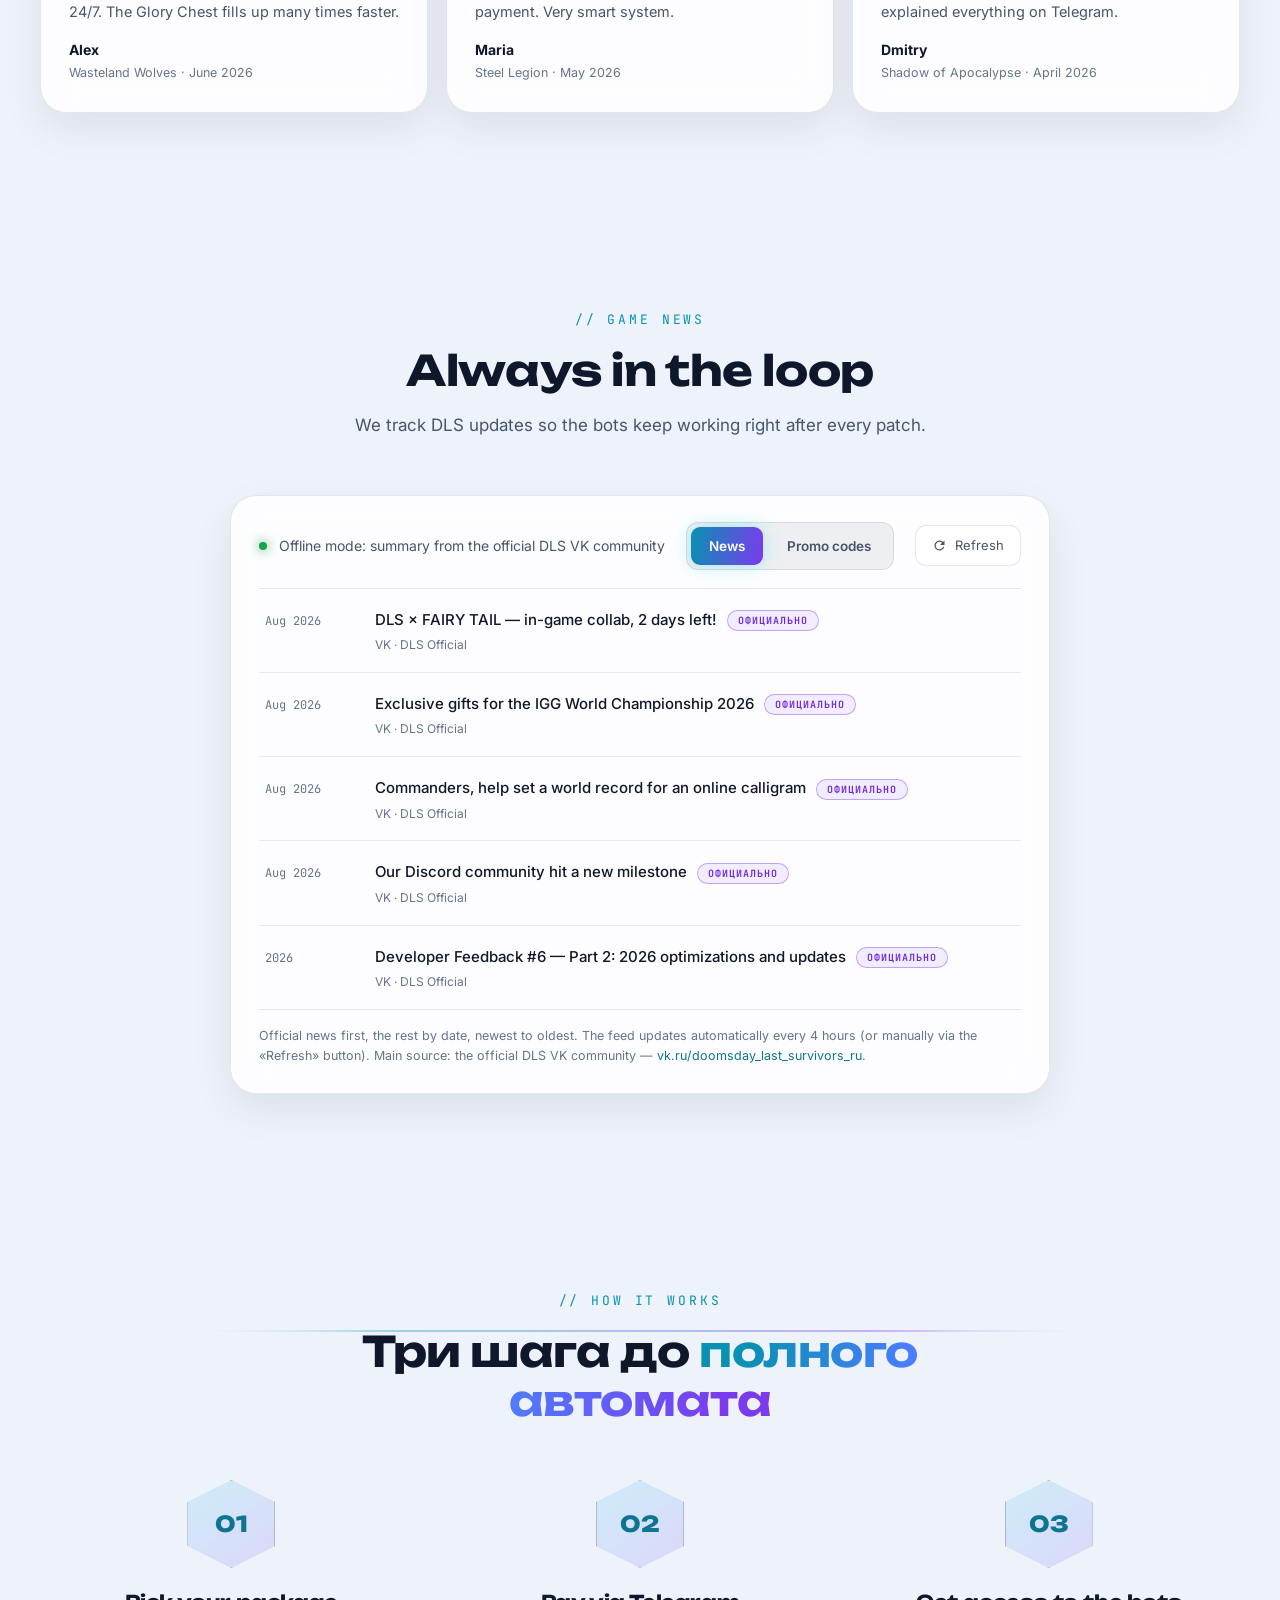
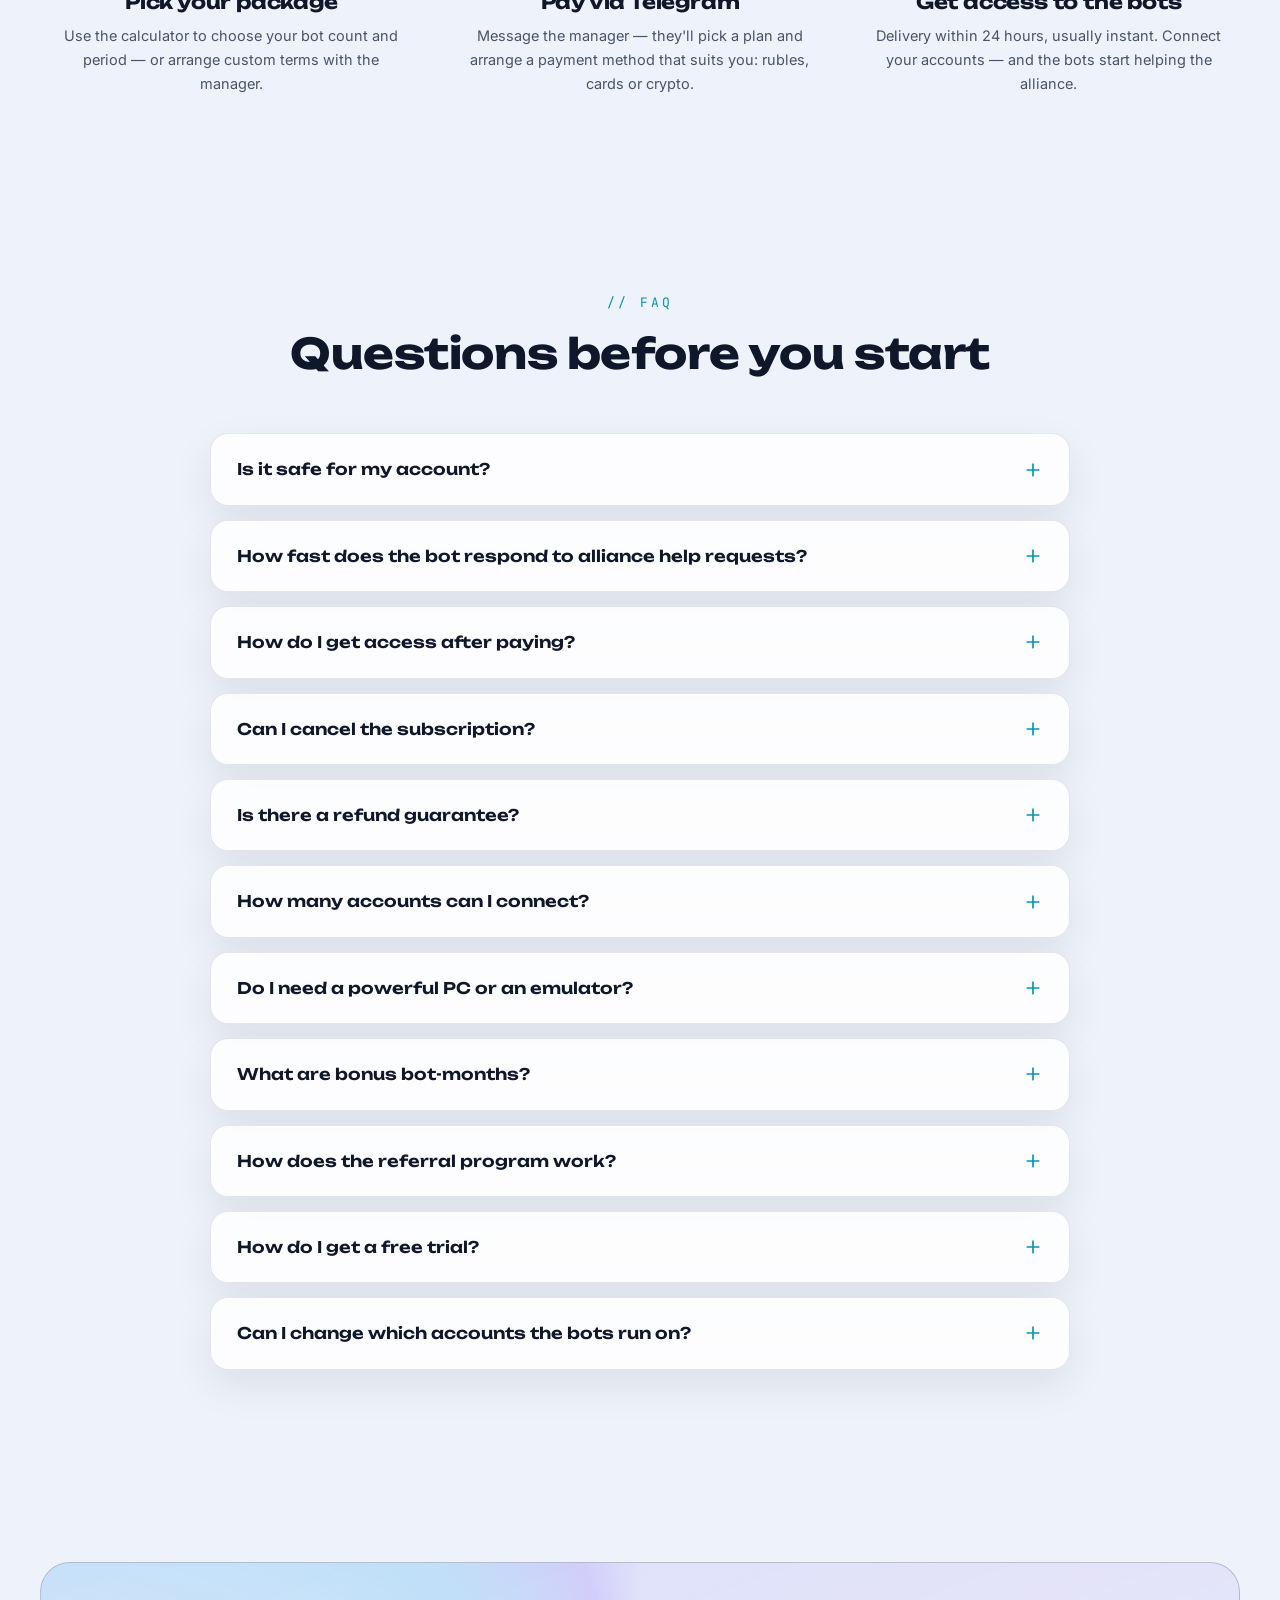
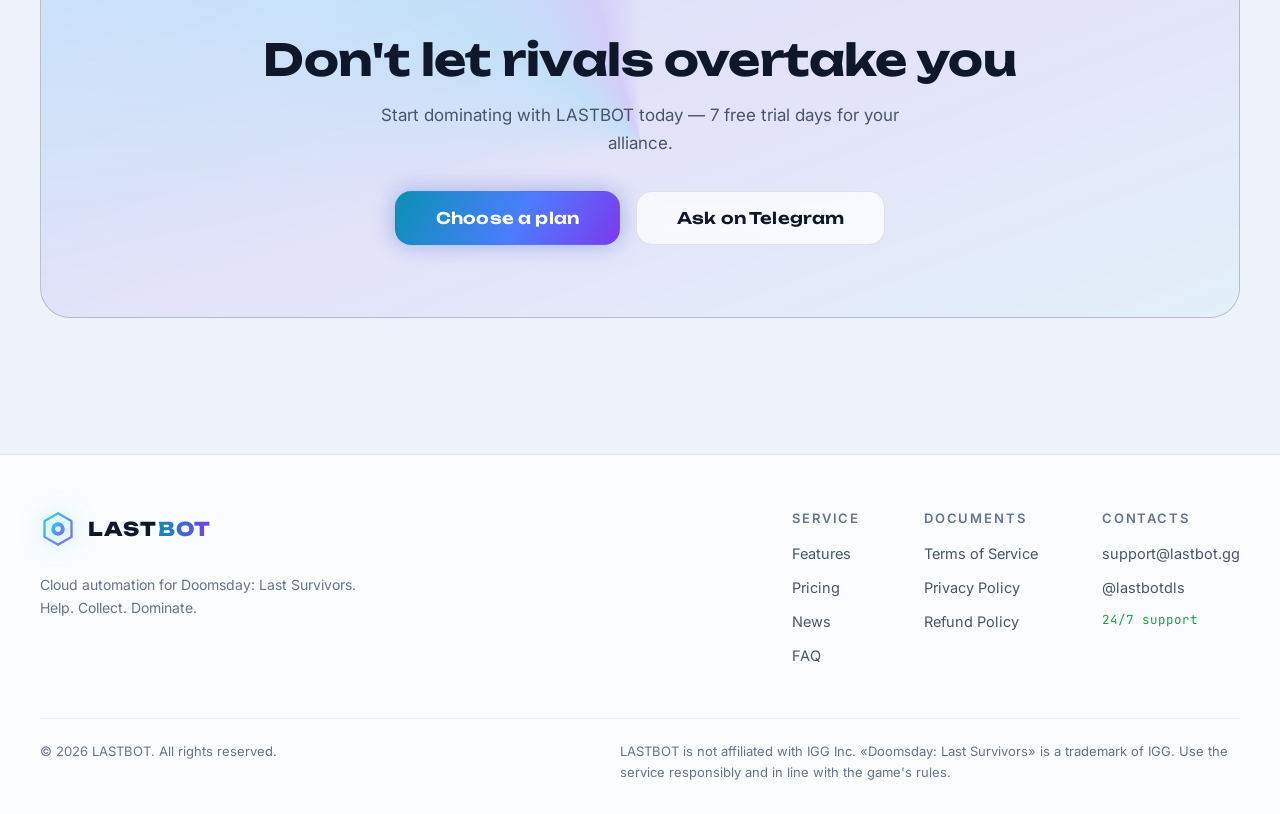
==== commit 93b4b98a: "фикс: калькулятор не падает на строковых ценах из админки, /api/pricing нормализует числа, числовые " ====
--- a/public/index.html
+++ b/public/index.html
@@ -757,6 +757,6 @@
   </footer>
 
   <script src="assets/js/i18n.js?v=14" defer></script>
-  <script src="assets/js/main.js?v=11" defer></script>
+  <script src="assets/js/main.js?v=12" defer></script>
 </body>
 </html>
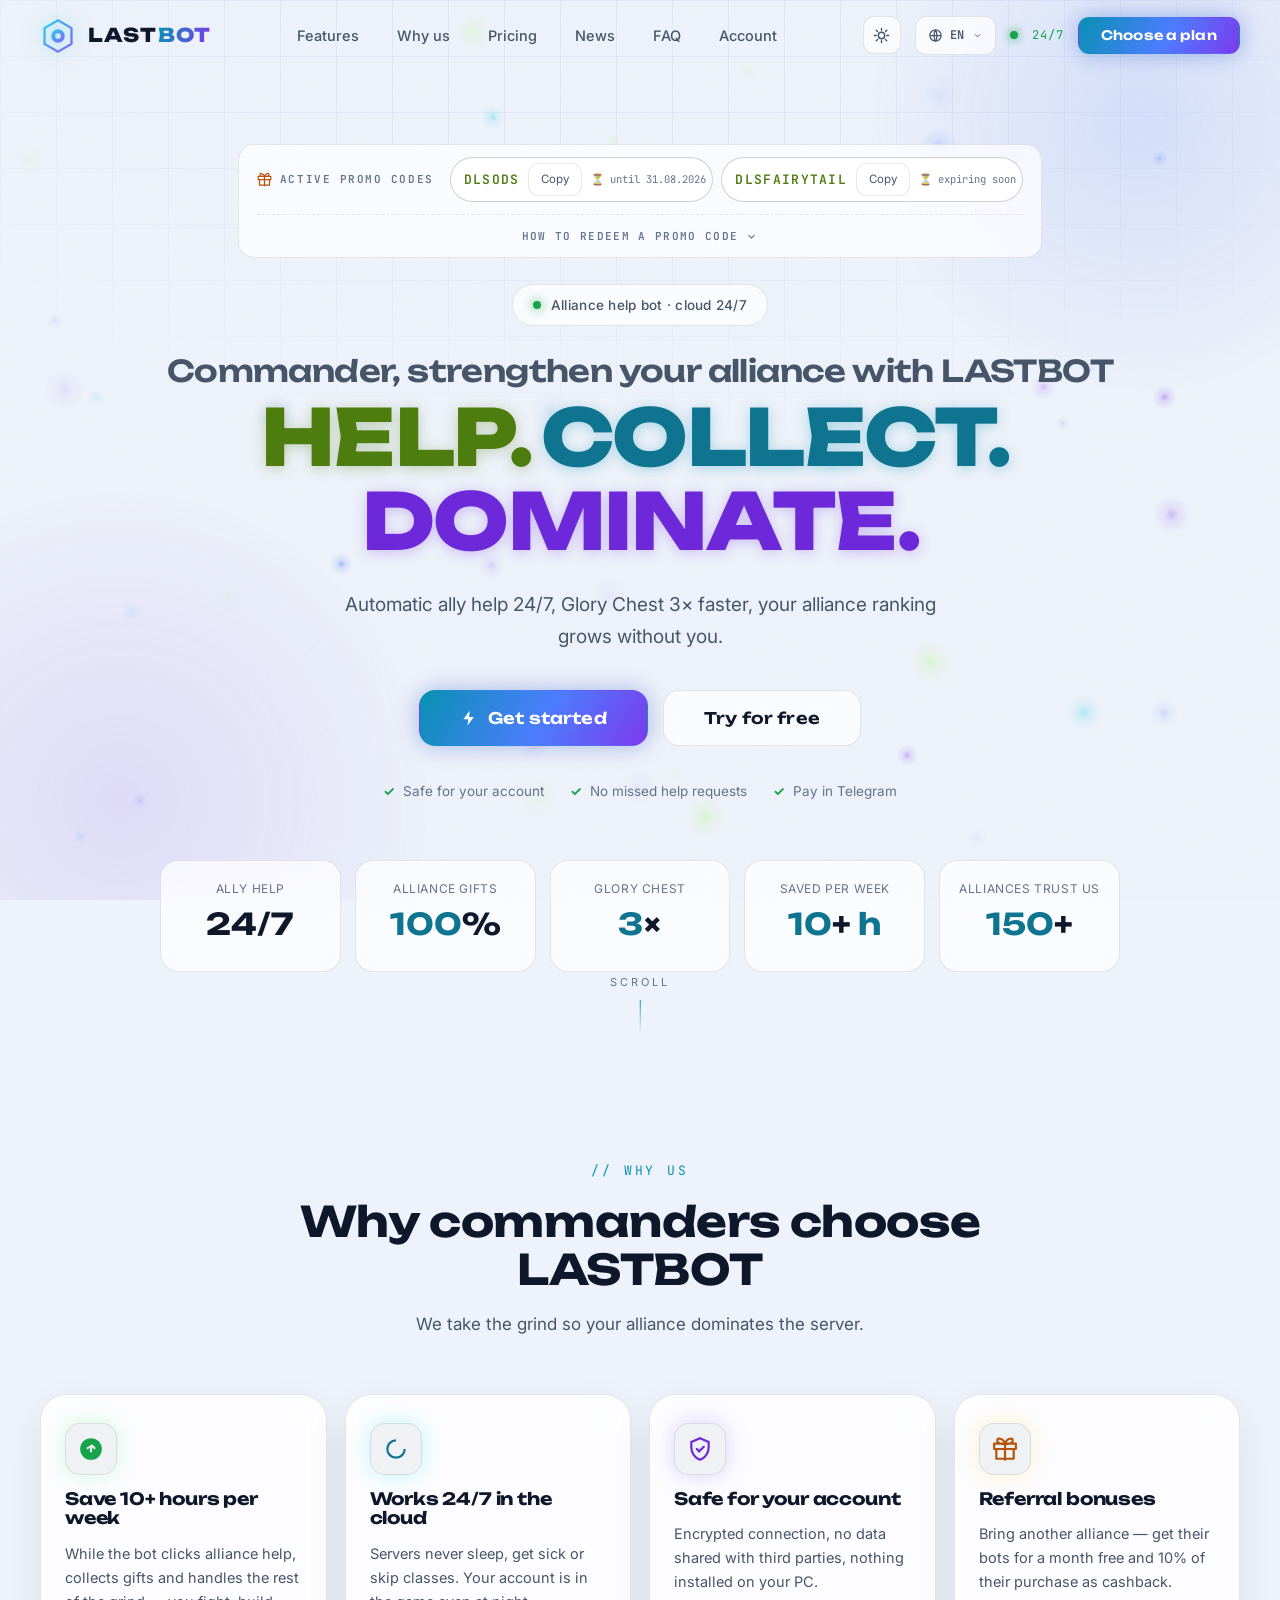
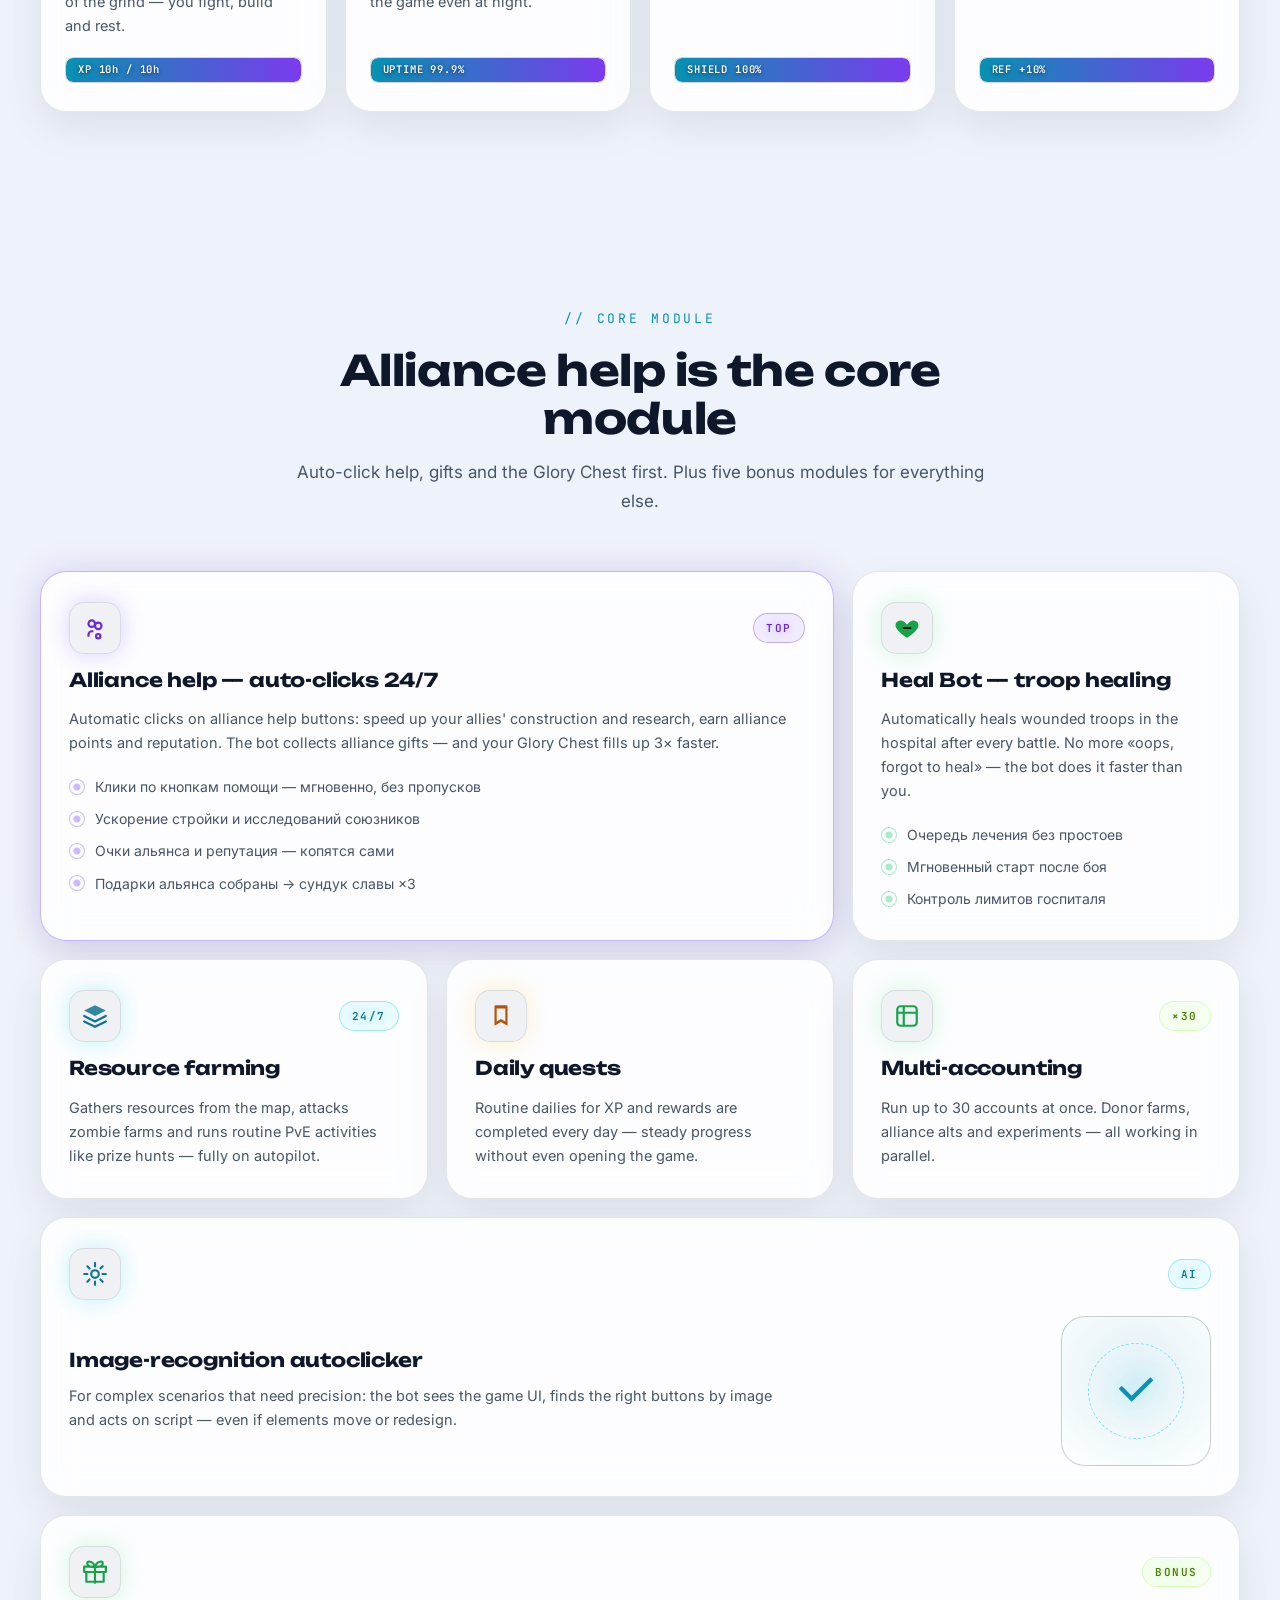
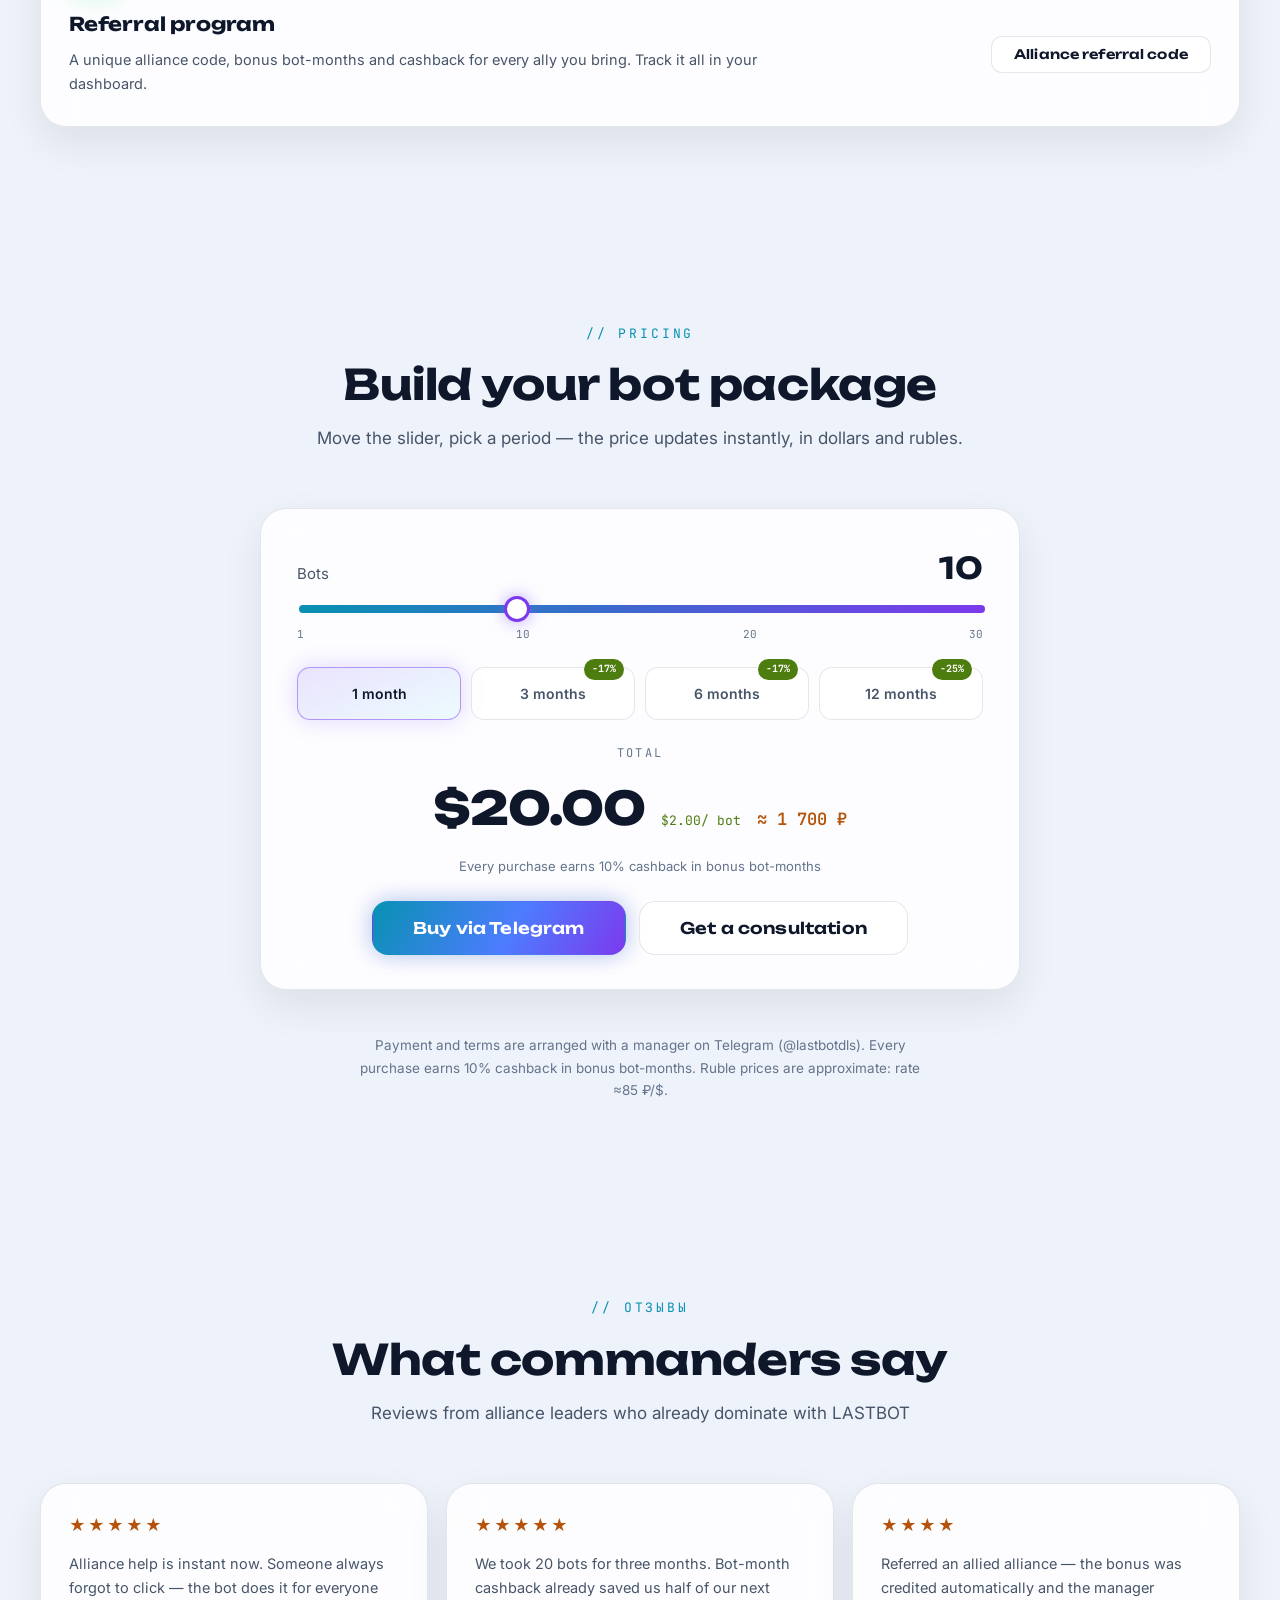
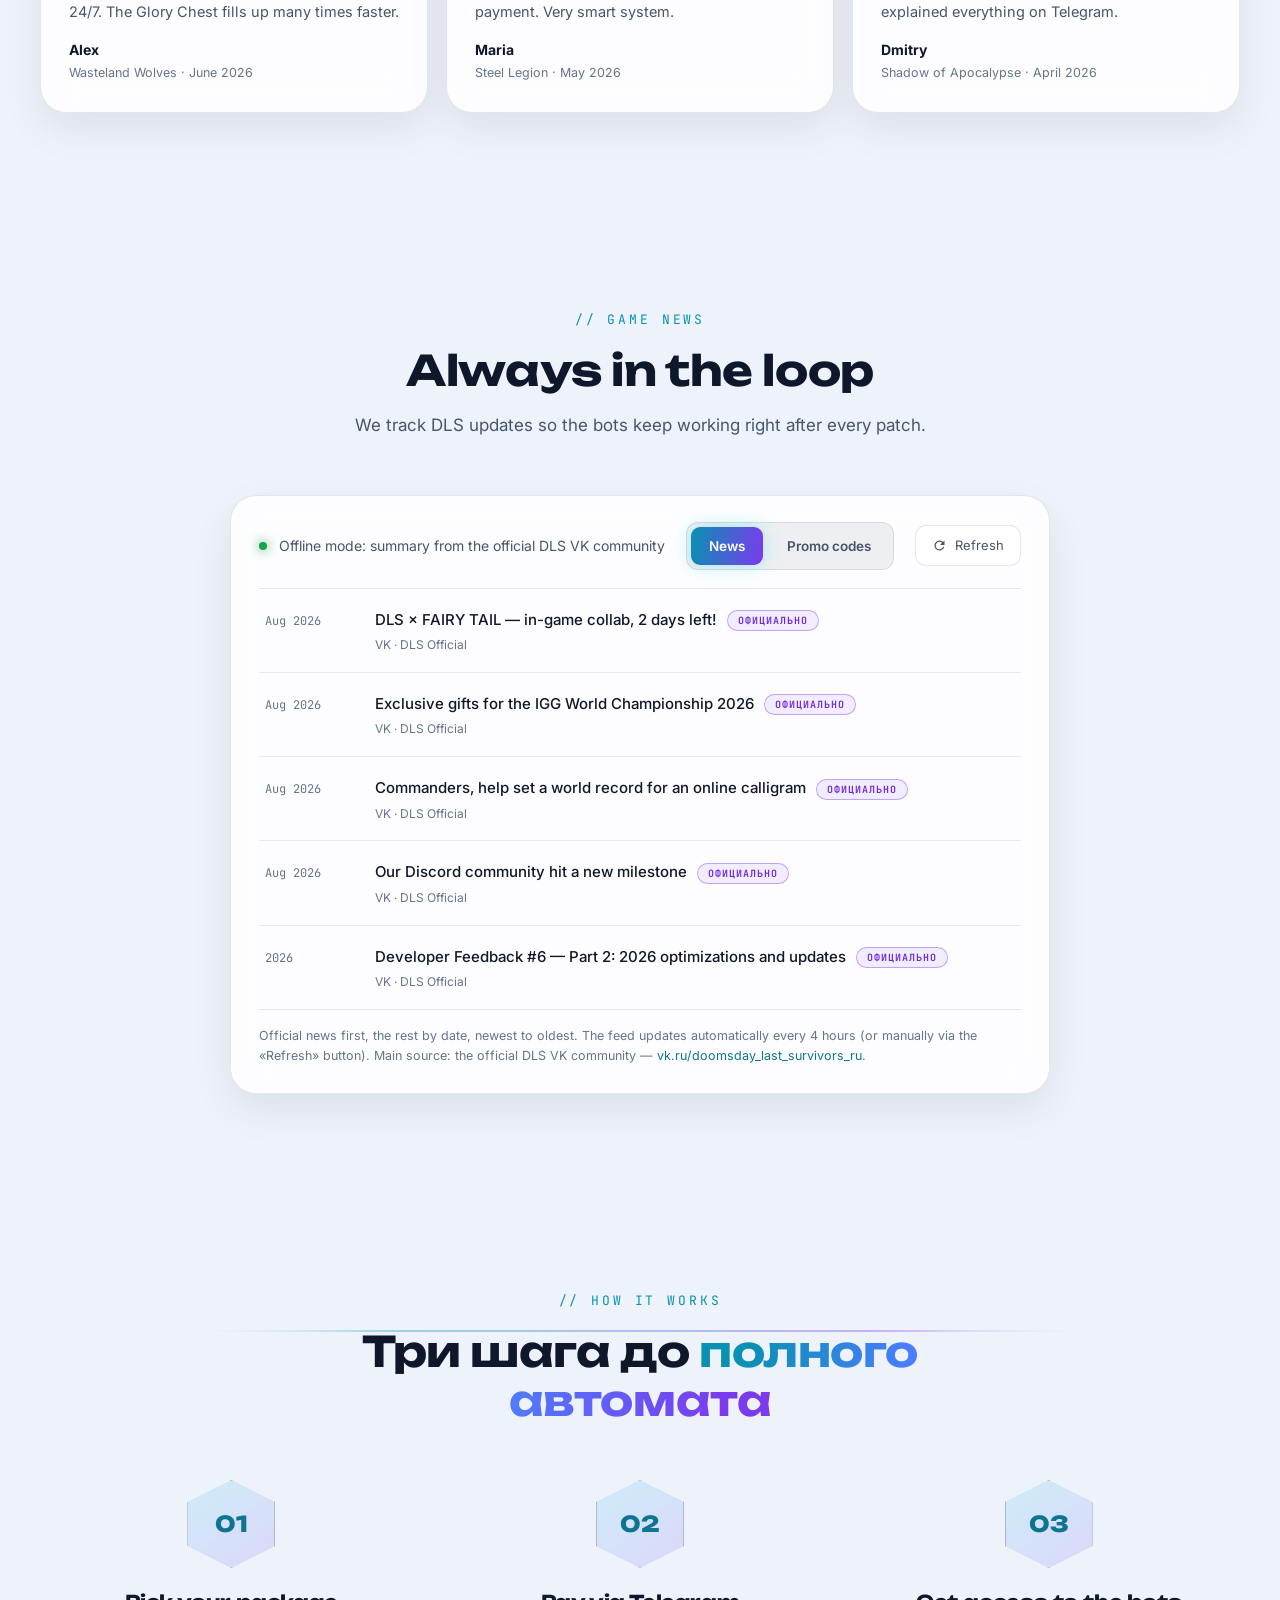
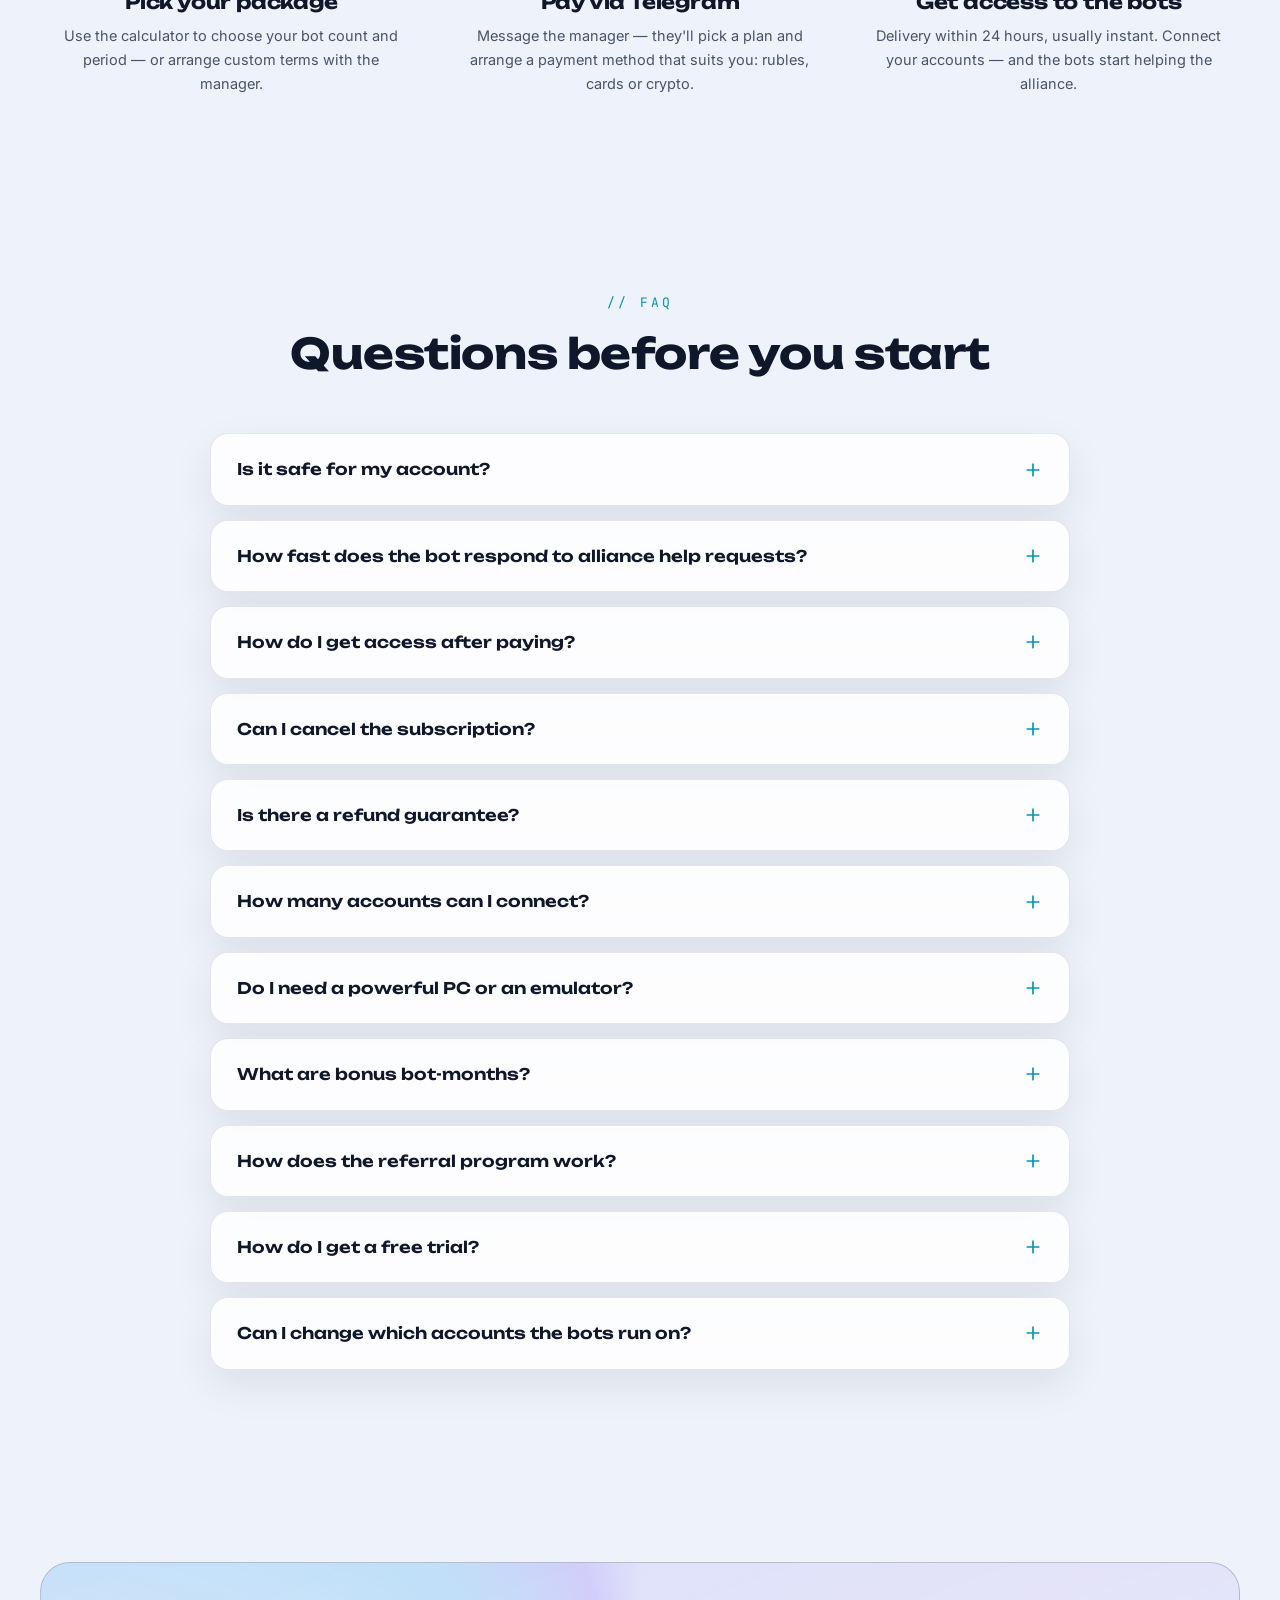
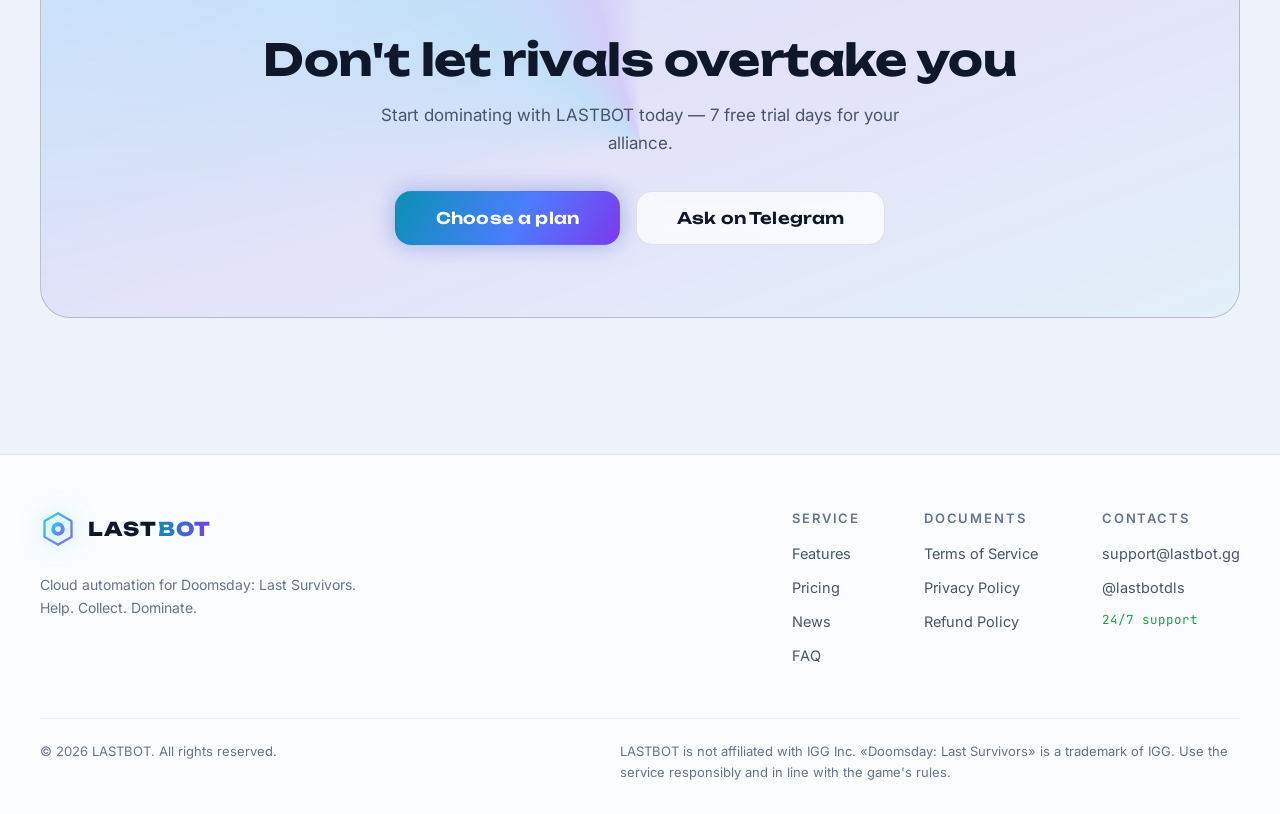
==== commit da968a79: "испытание калькулятора: 26 сценариев; фиксы — строковые periods в акциях, валидация RUB_RATE, пустые" ====
--- a/public/index.html
+++ b/public/index.html
@@ -757,6 +757,6 @@
   </footer>
 
   <script src="assets/js/i18n.js?v=14" defer></script>
-  <script src="assets/js/main.js?v=12" defer></script>
+  <script src="assets/js/main.js?v=13" defer></script>
 </body>
 </html>
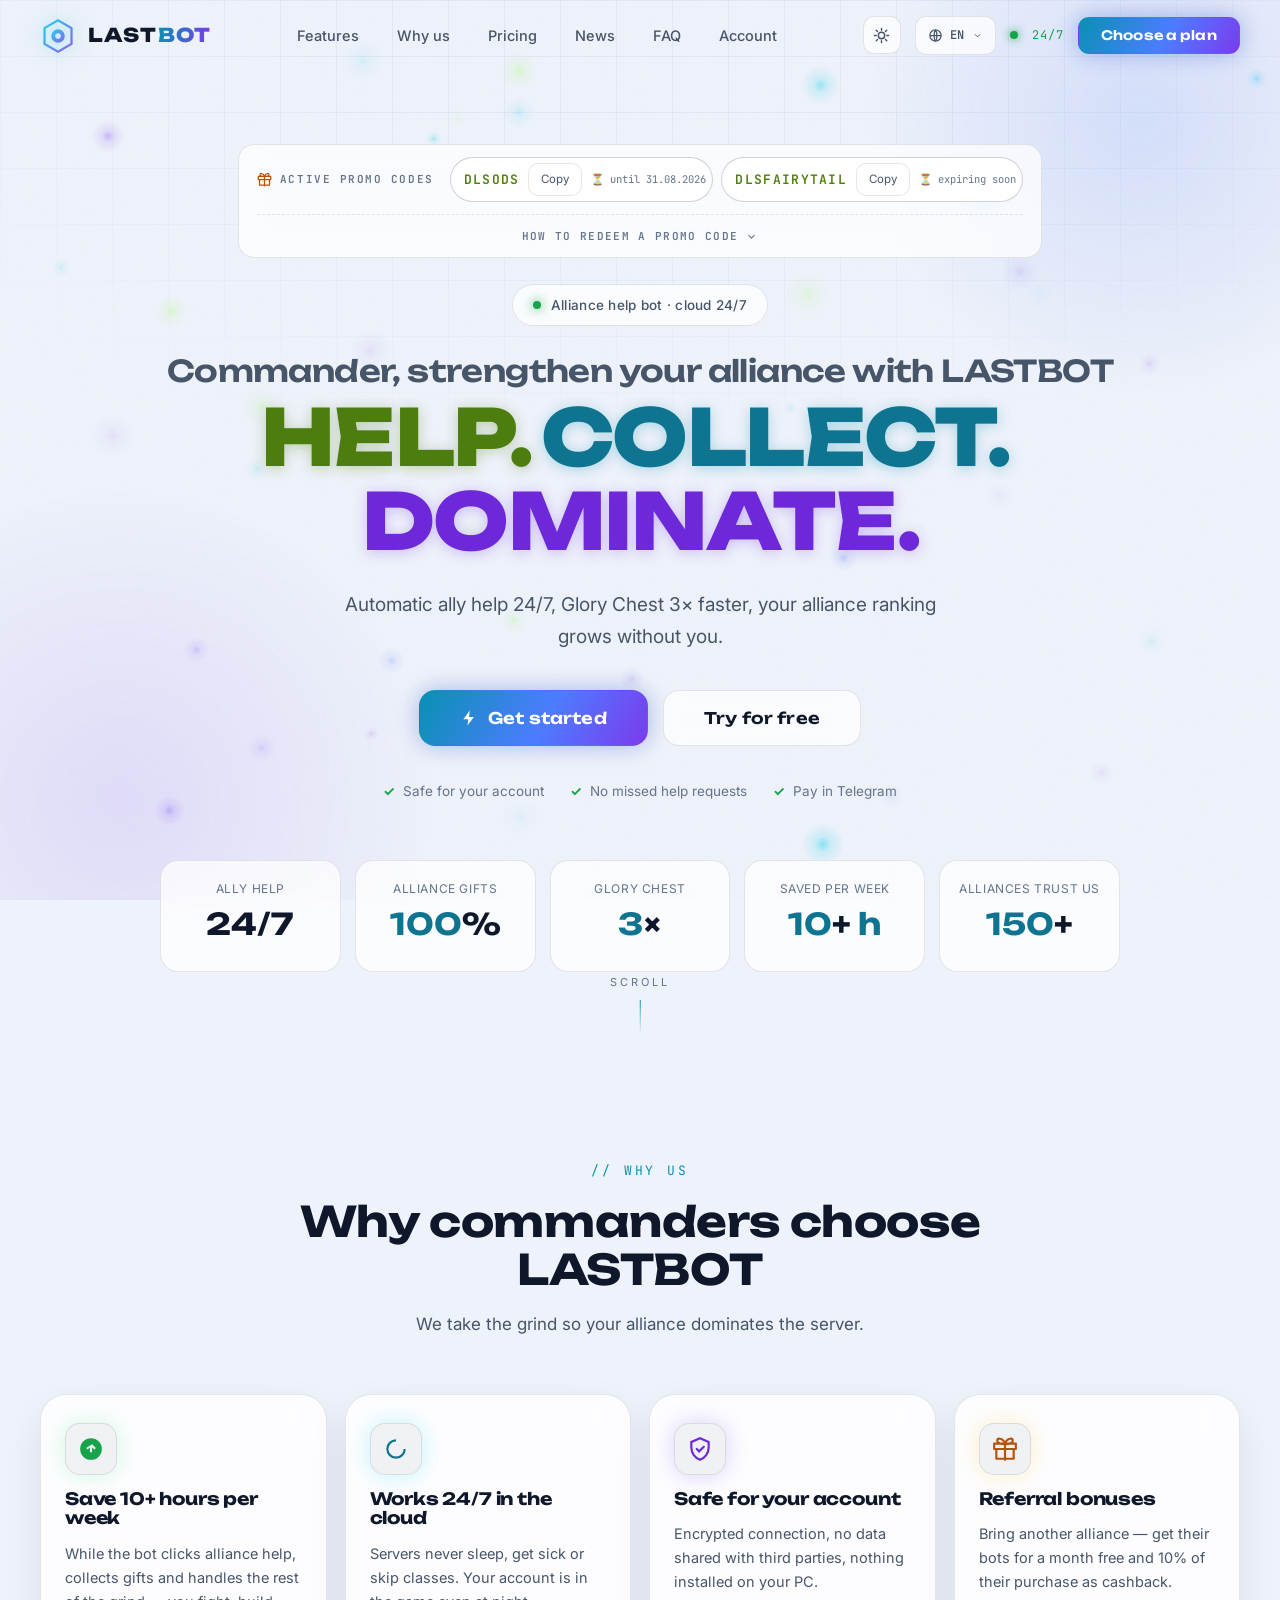
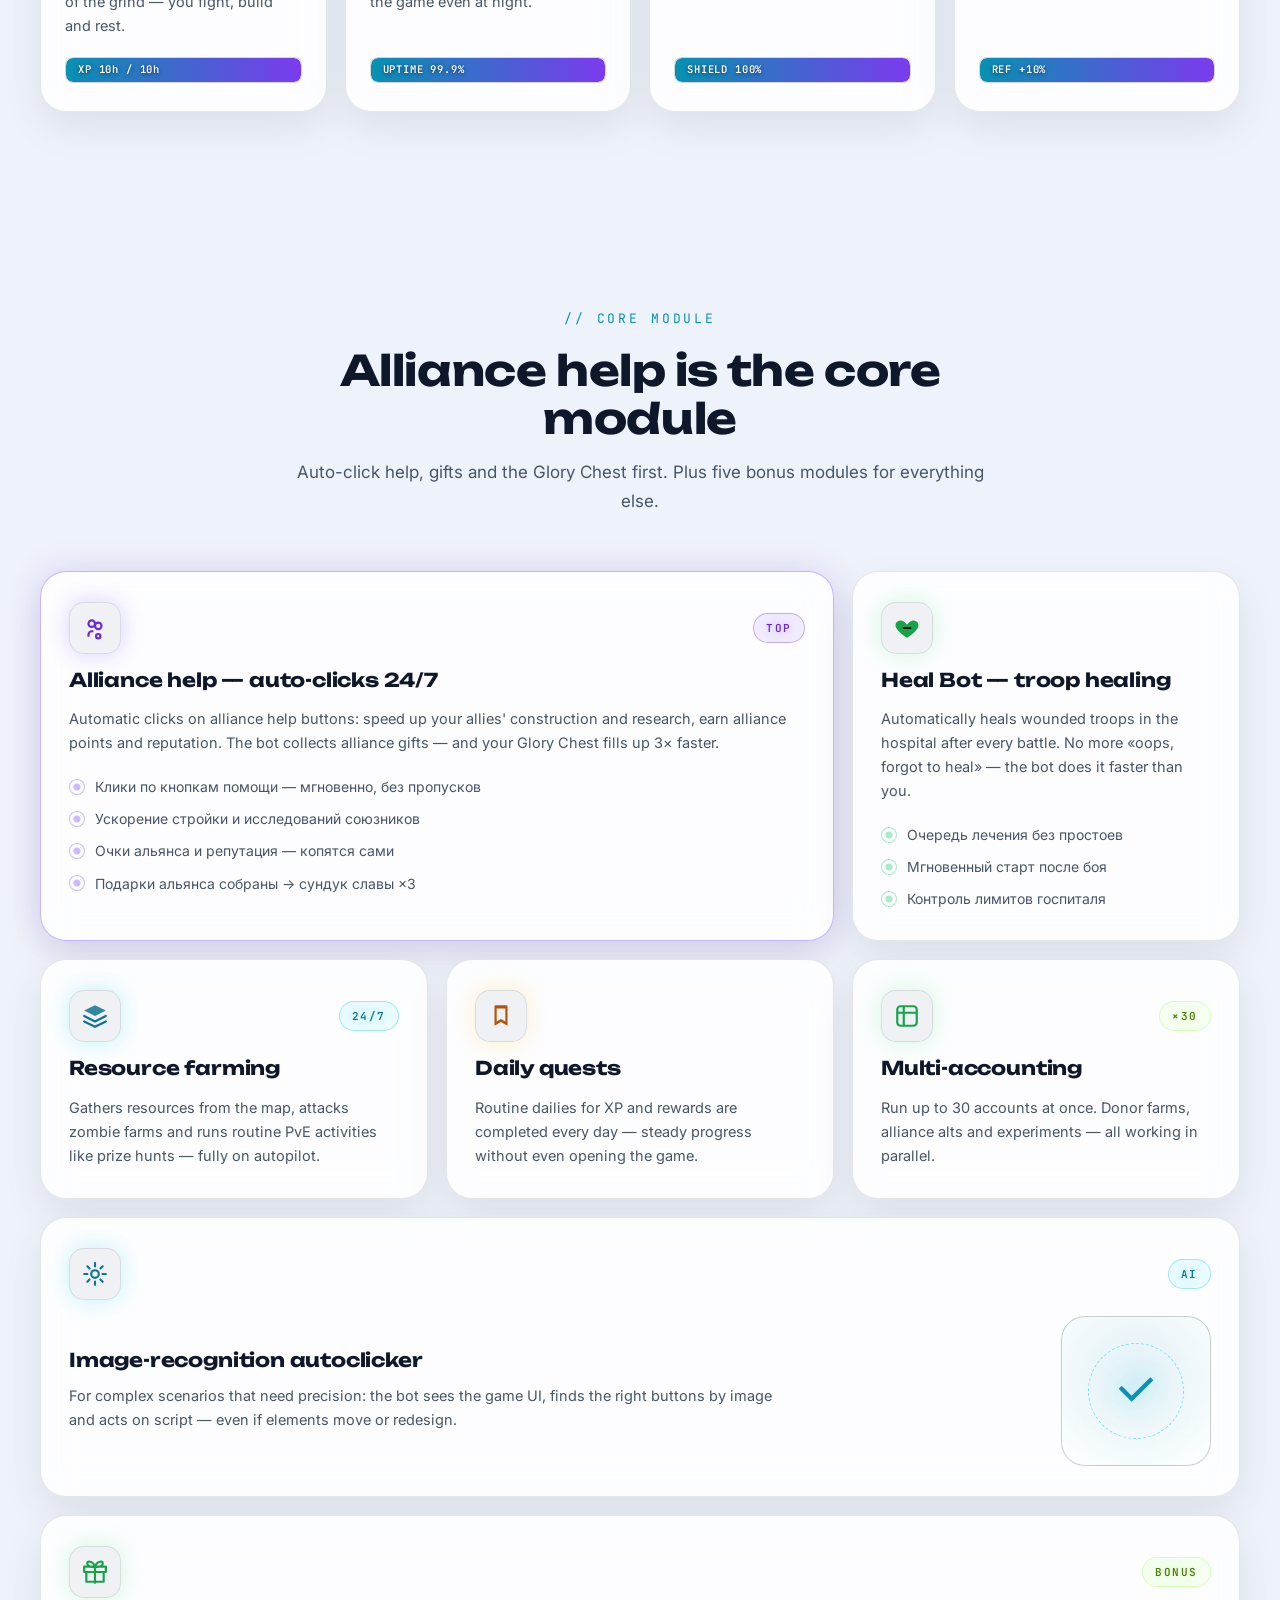
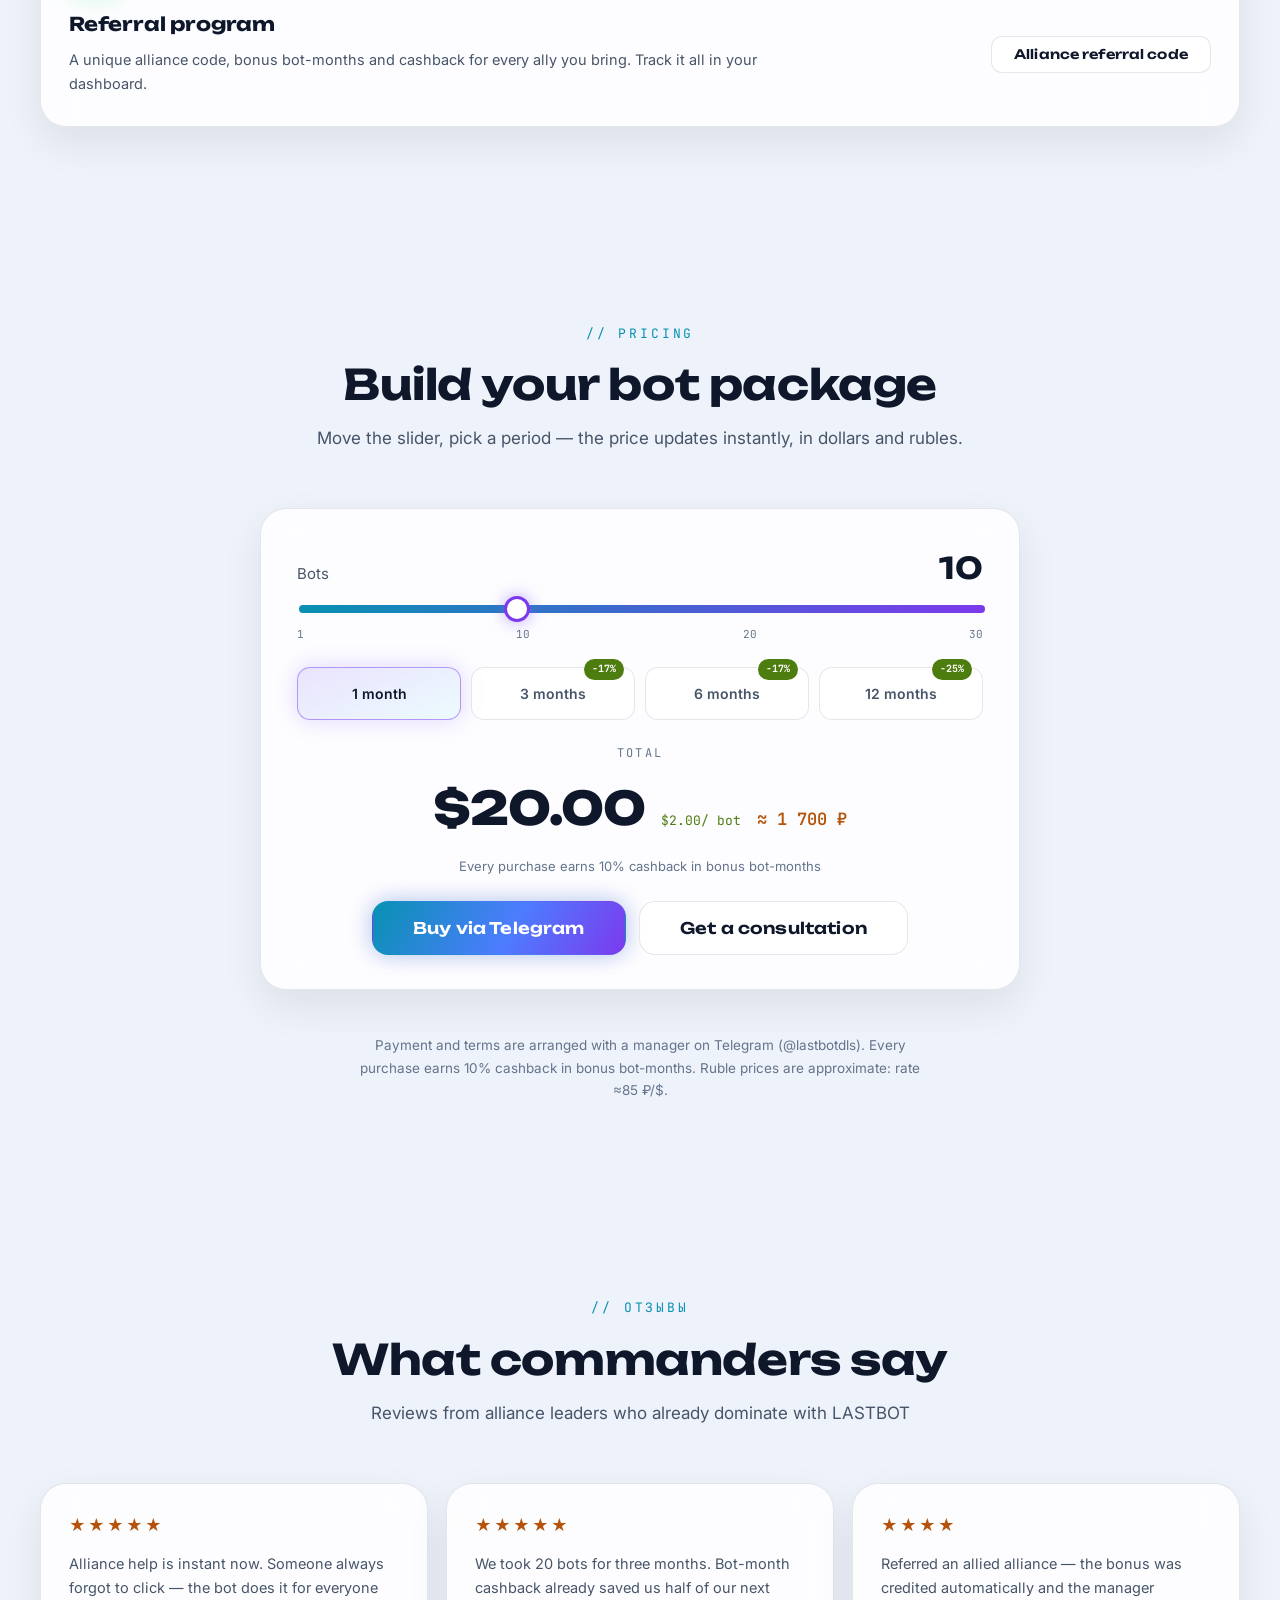
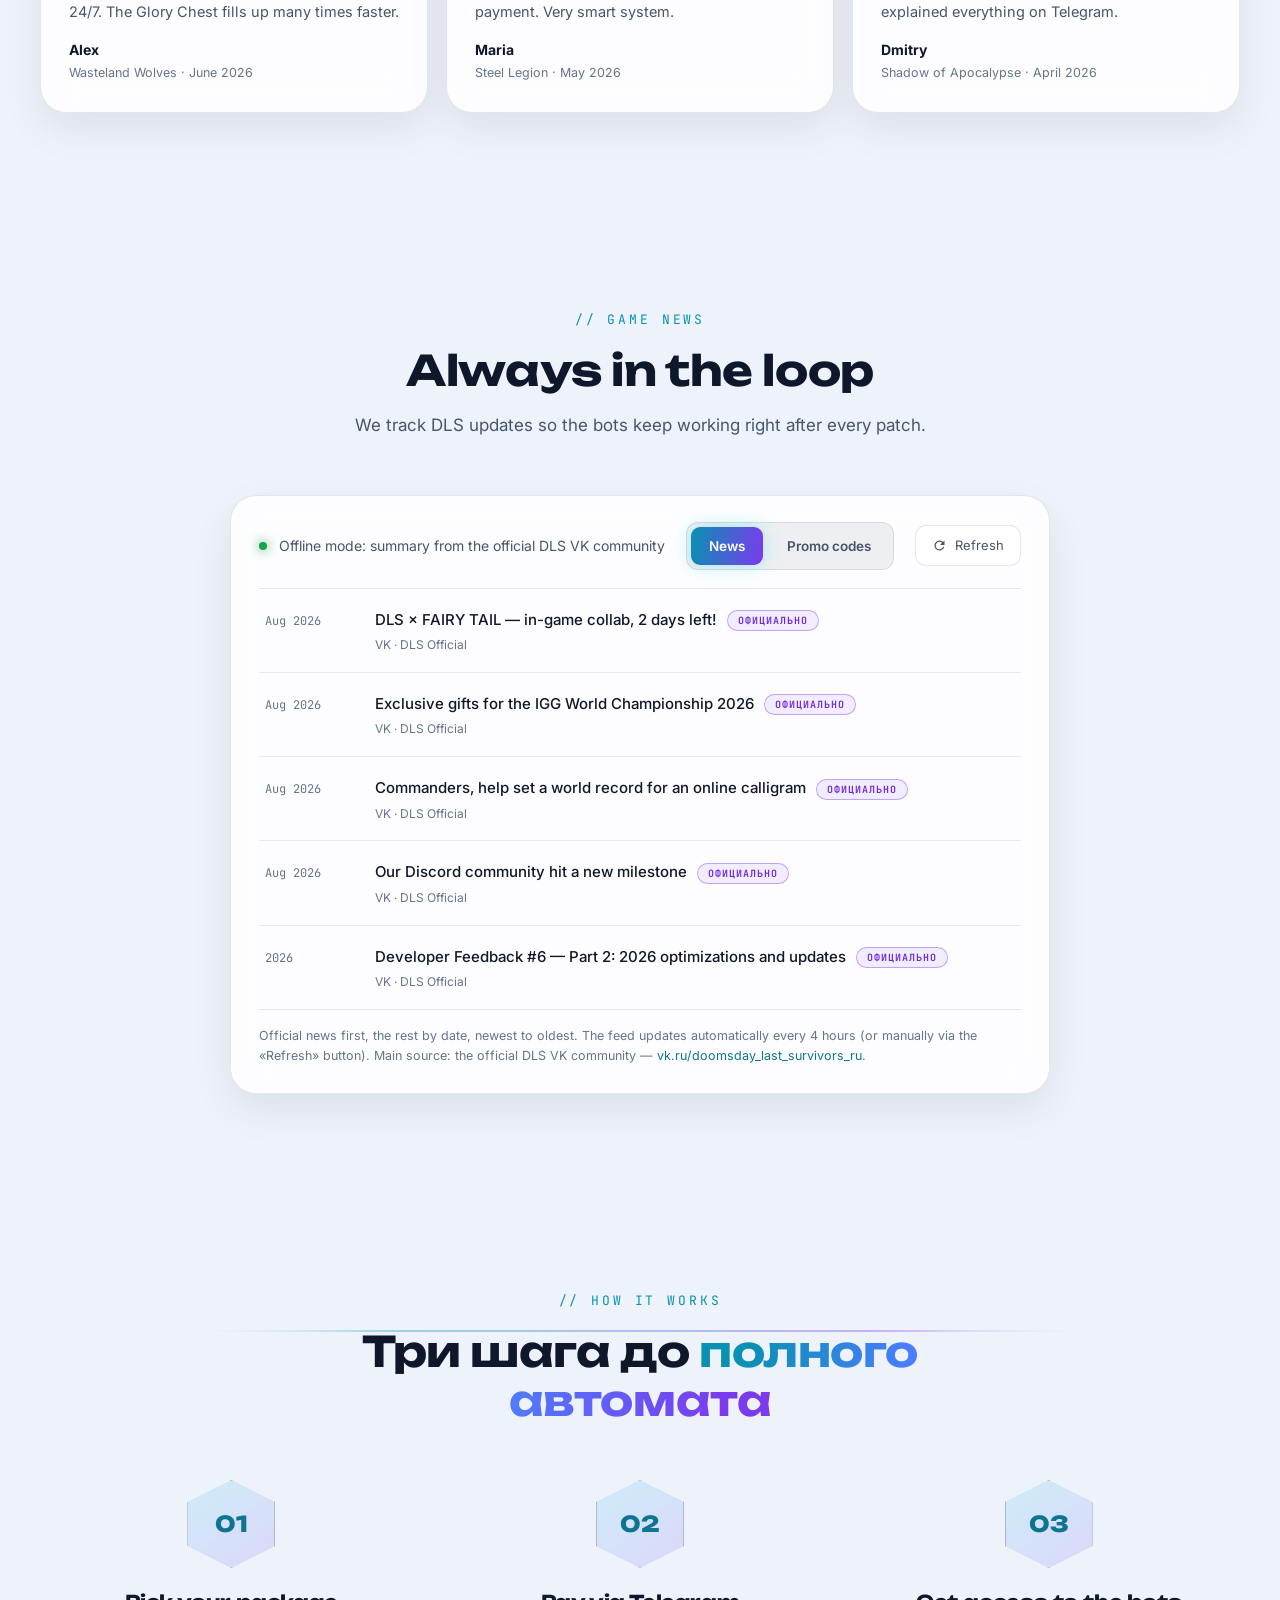
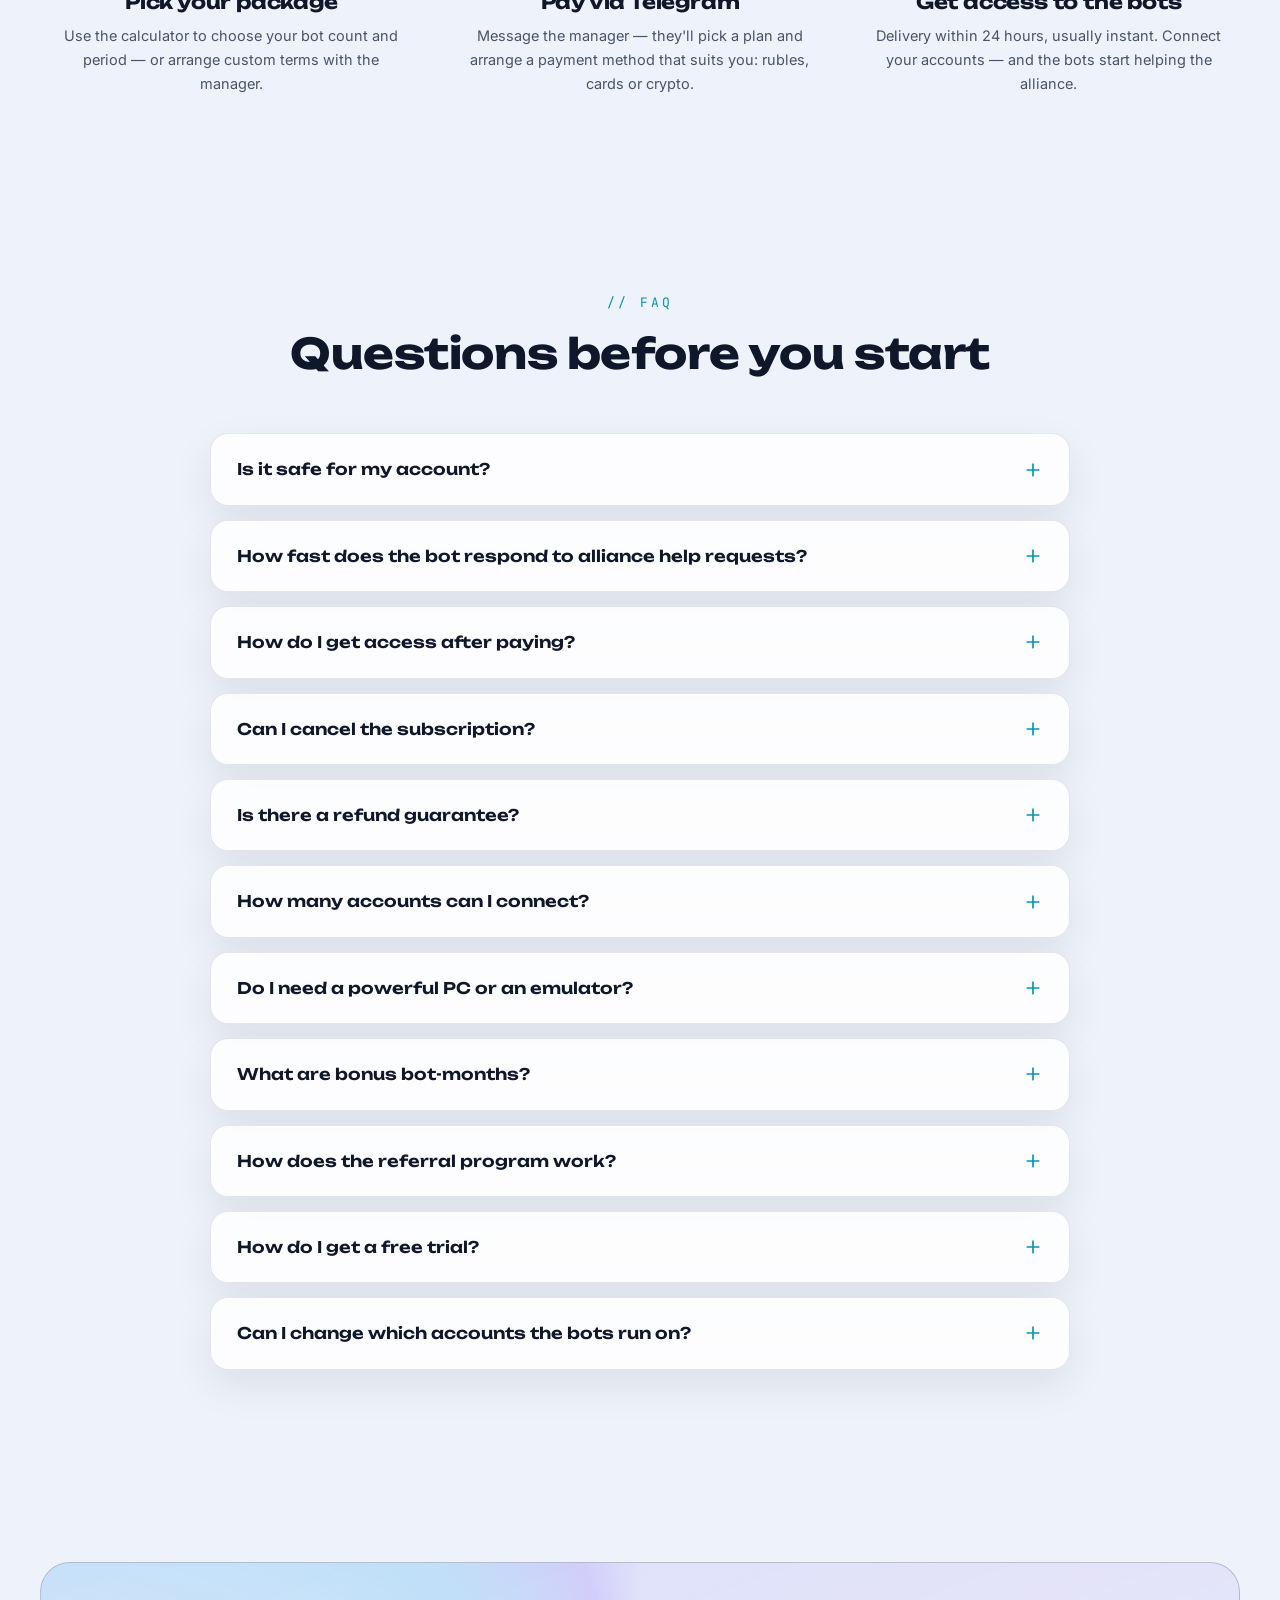
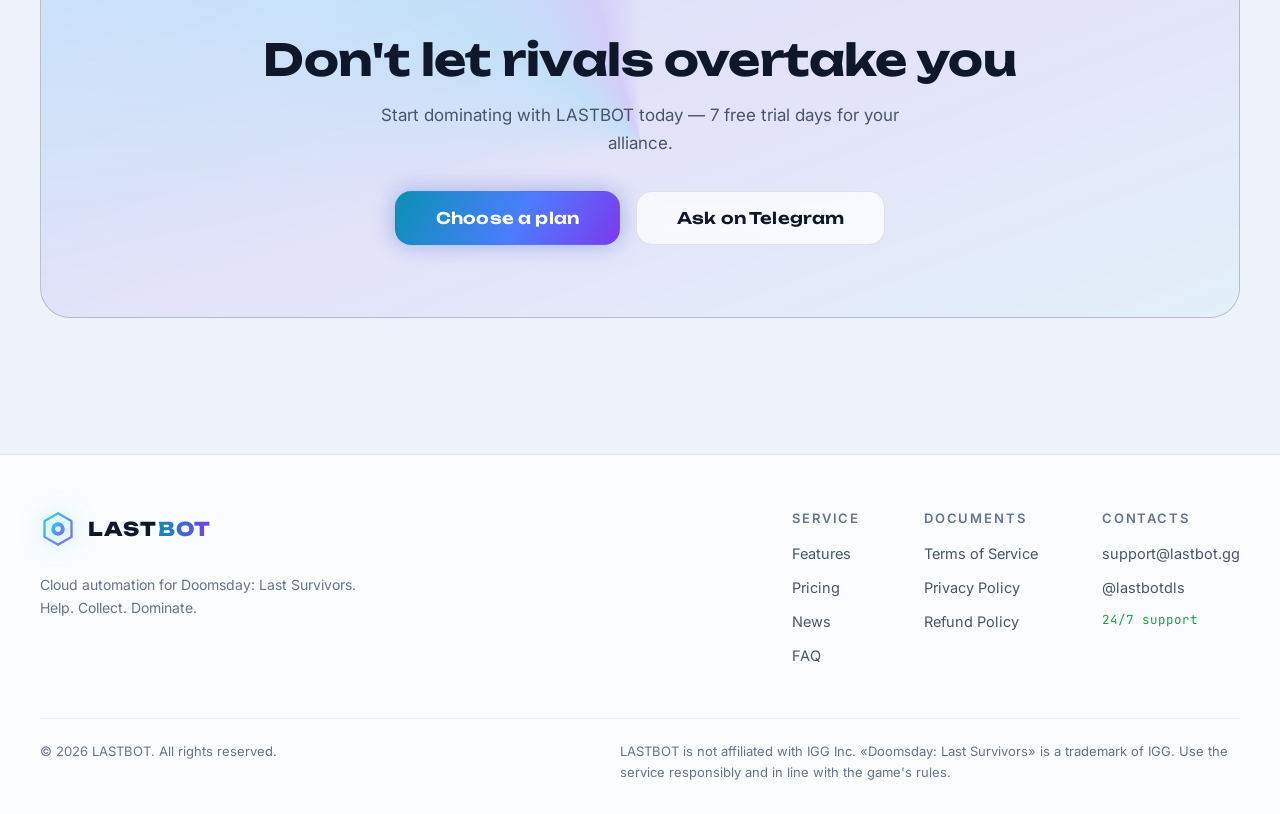
==== commit 1920f37c: "калькулятор: экономия = объём + срок (монотонно растёт), скидка акции отдельной строкой, calcPromoSa" ====
--- a/public/index.html
+++ b/public/index.html
@@ -38,7 +38,7 @@
   <link rel="preconnect" href="https://fonts.gstatic.com" crossorigin>
   <link href="https://fonts.googleapis.com/css2?family=Unbounded:wght@600;700;800&family=Inter:wght@400;500;600;700&family=JetBrains+Mono:wght@400;600&display=swap" rel="stylesheet">
 
-  <link rel="stylesheet" href="assets/css/style.css?v=12">
+  <link rel="stylesheet" href="assets/css/style.css?v=13">
 
   <!-- Microdata: SoftwareApplication -->
   <script type="application/ld+json">
@@ -428,7 +428,7 @@
                 <span class="calc-rub" id="calcRub">≈ 1 700 ₽</span>
               </div>
             </div>
-            <div class="calc-save" id="calcSaveBox"><span data-ui="calcSavings">Вы экономите</span> <strong id="calcSaveVal">$0</strong></div>
+            <div class="calc-save" id="calcSaveBox"><span data-ui="calcSavings">Вы экономите</span> <strong id="calcSaveVal">$0</strong><span class="calc-promo-save" id="calcPromoSave" hidden></span></div>
             <p class="calc-cashback" data-ui="calcCashback">При каждой покупке — 10% кэшбэка бонусными бото-месяцами</p>
           </div>
 
@@ -756,7 +756,7 @@
     </div>
   </footer>
 
-  <script src="assets/js/i18n.js?v=14" defer></script>
-  <script src="assets/js/main.js?v=13" defer></script>
+  <script src="assets/js/i18n.js?v=15" defer></script>
+  <script src="assets/js/main.js?v=14" defer></script>
 </body>
 </html>
--- a/public/assets/css/style.css
+++ b/public/assets/css/style.css
@@ -1700,6 +1700,7 @@
 .calc-rub { font-family: var(--font-mono); font-size: 17px; font-weight: 600; color: var(--amber); }
 .calc-save { font-size: 14px; color: var(--text-dim); }
 .calc-save strong { color: var(--green-acid); font-family: var(--font-mono); font-size: 16px; }
+.calc-promo-save { margin-left: 10px; color: var(--cyan); font-family: var(--font-mono); font-size: 14px; }
 .calc-cashback { font-size: 13px; color: var(--text-faint); }
 .calc-actions { display: flex; flex-wrap: wrap; justify-content: center; gap: 14px; }
 
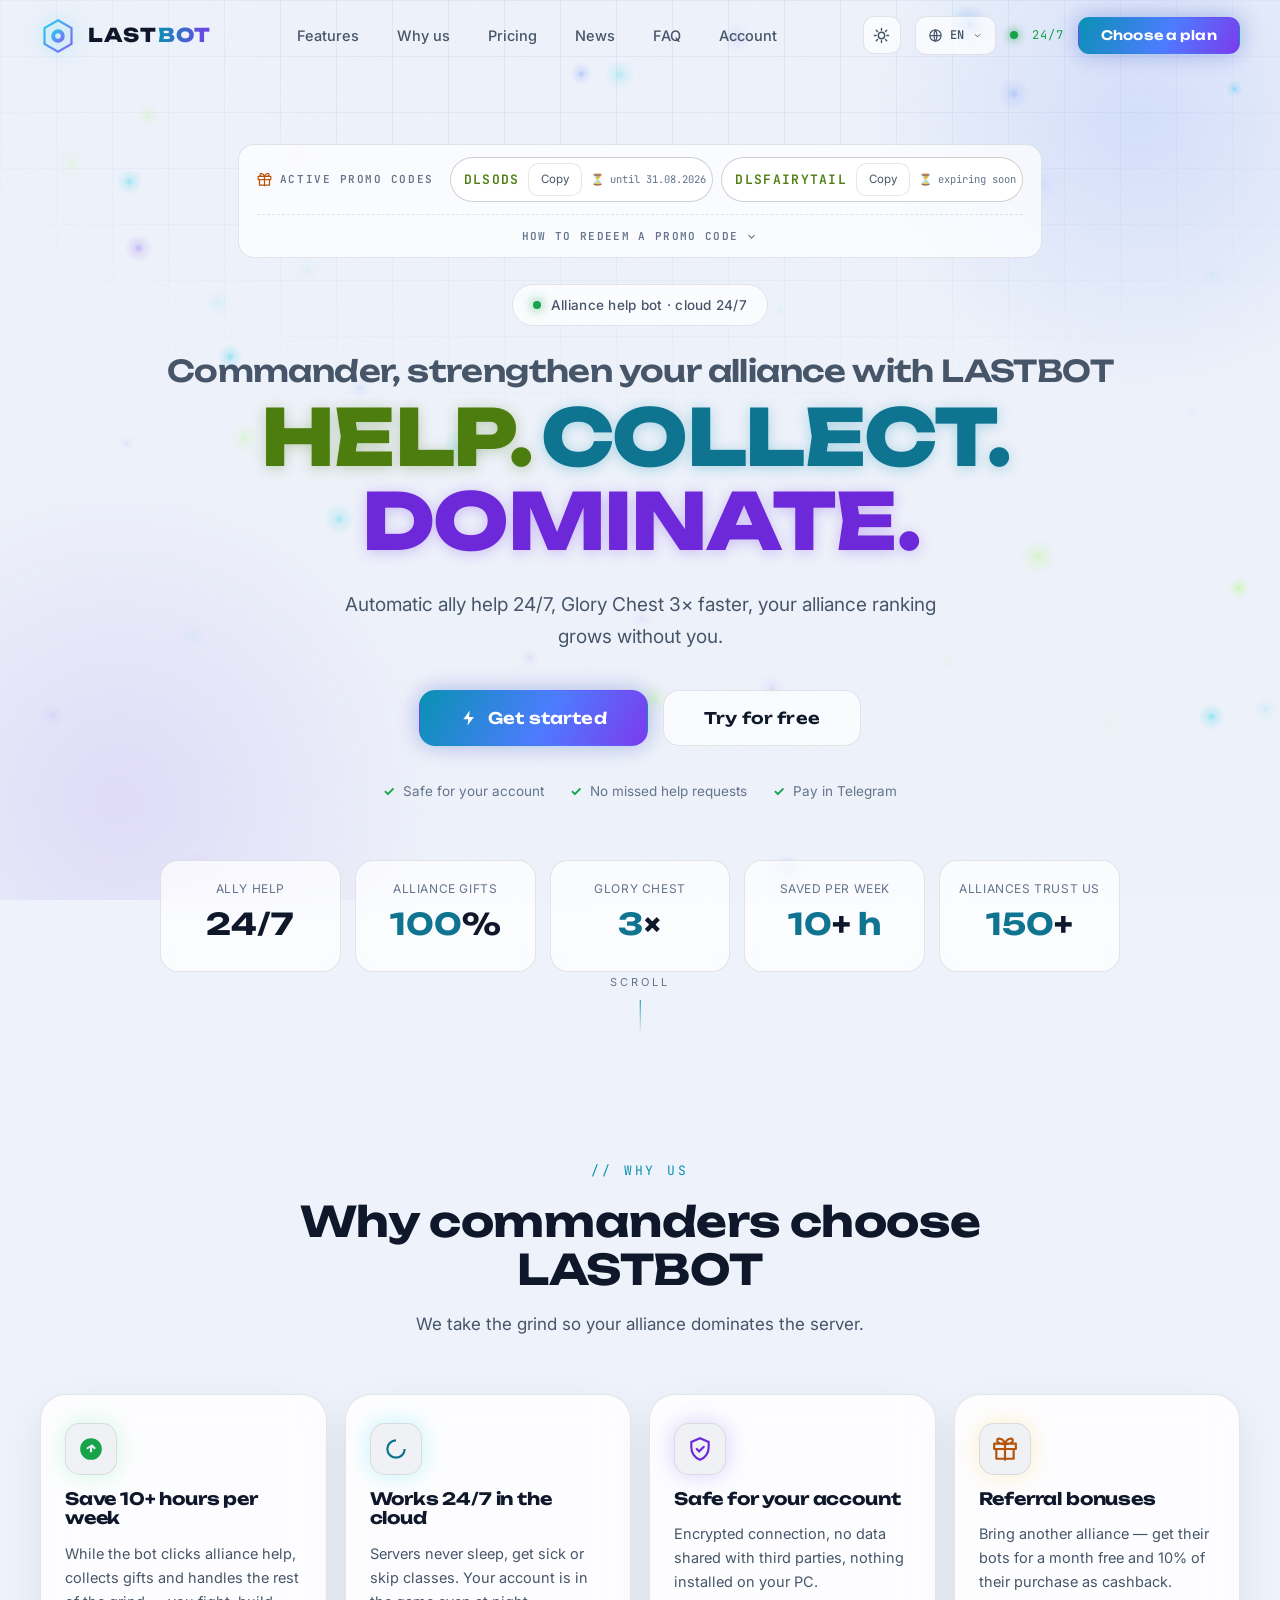
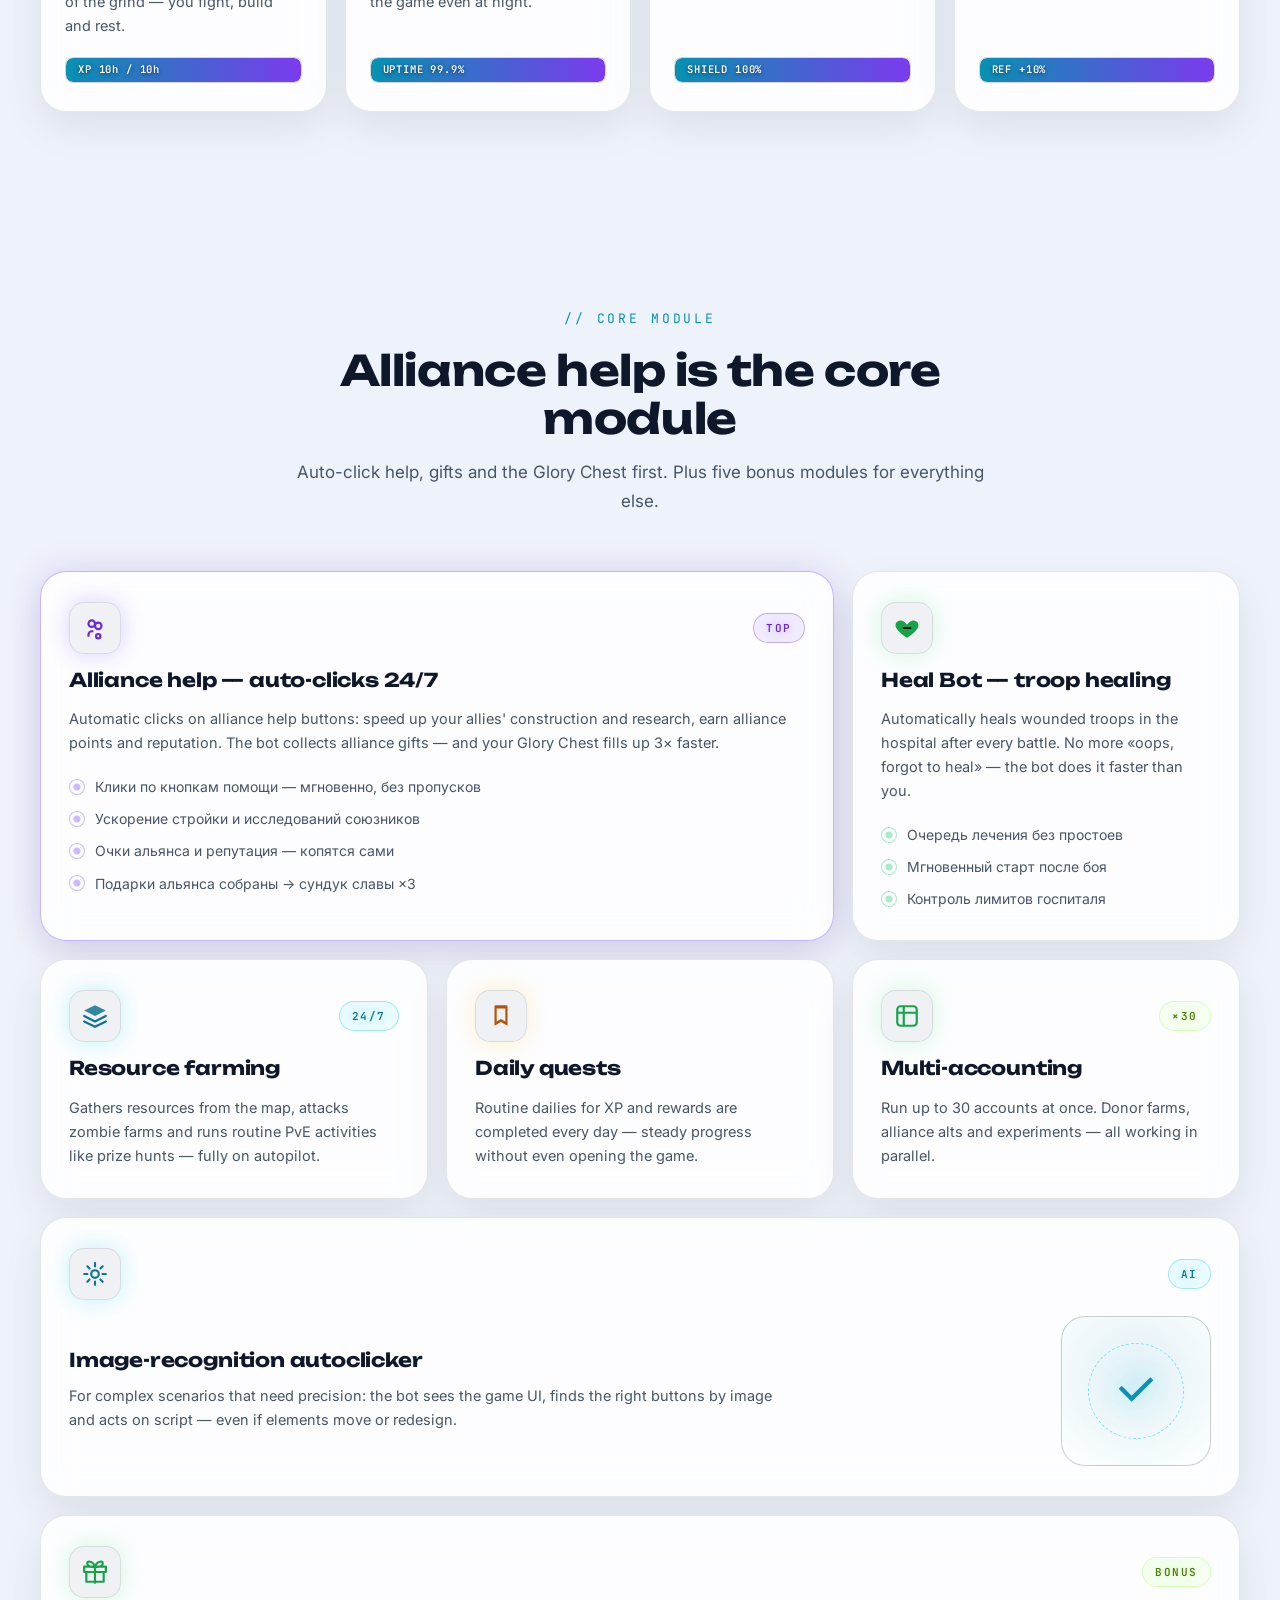
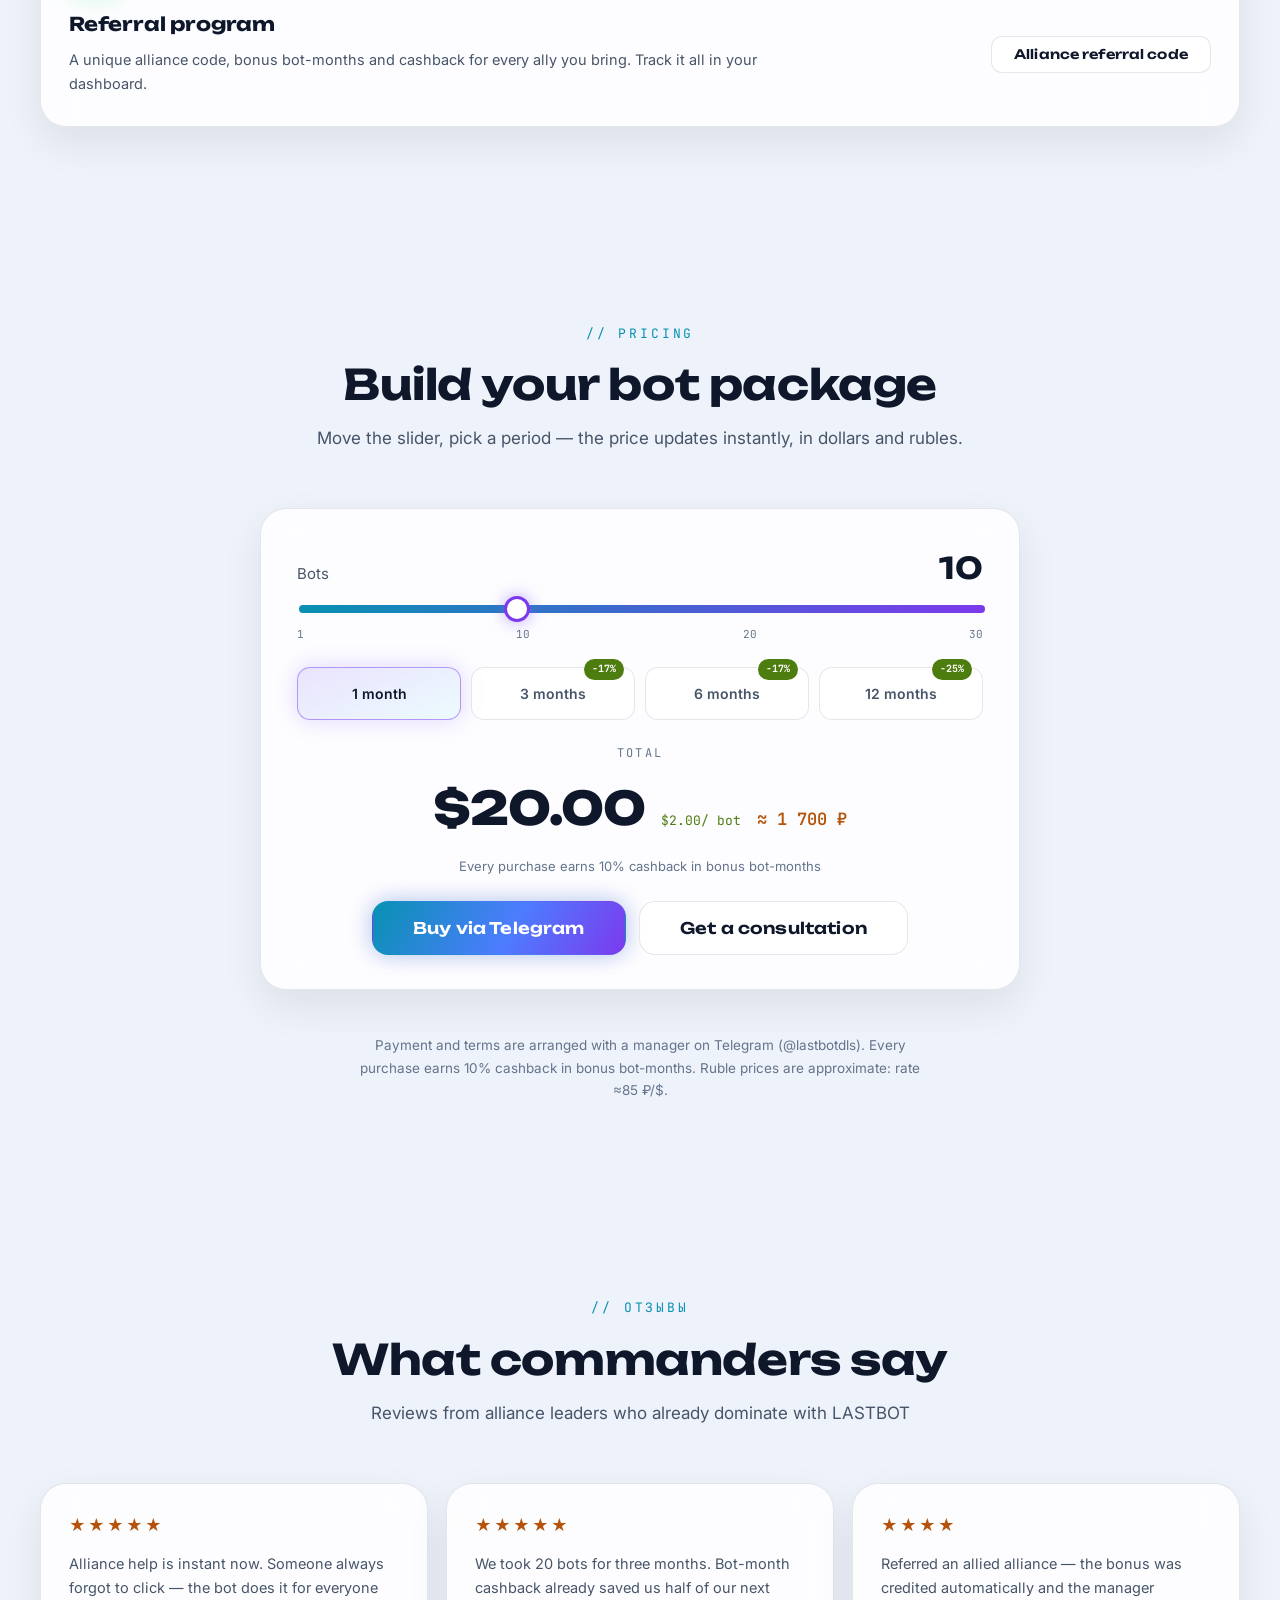
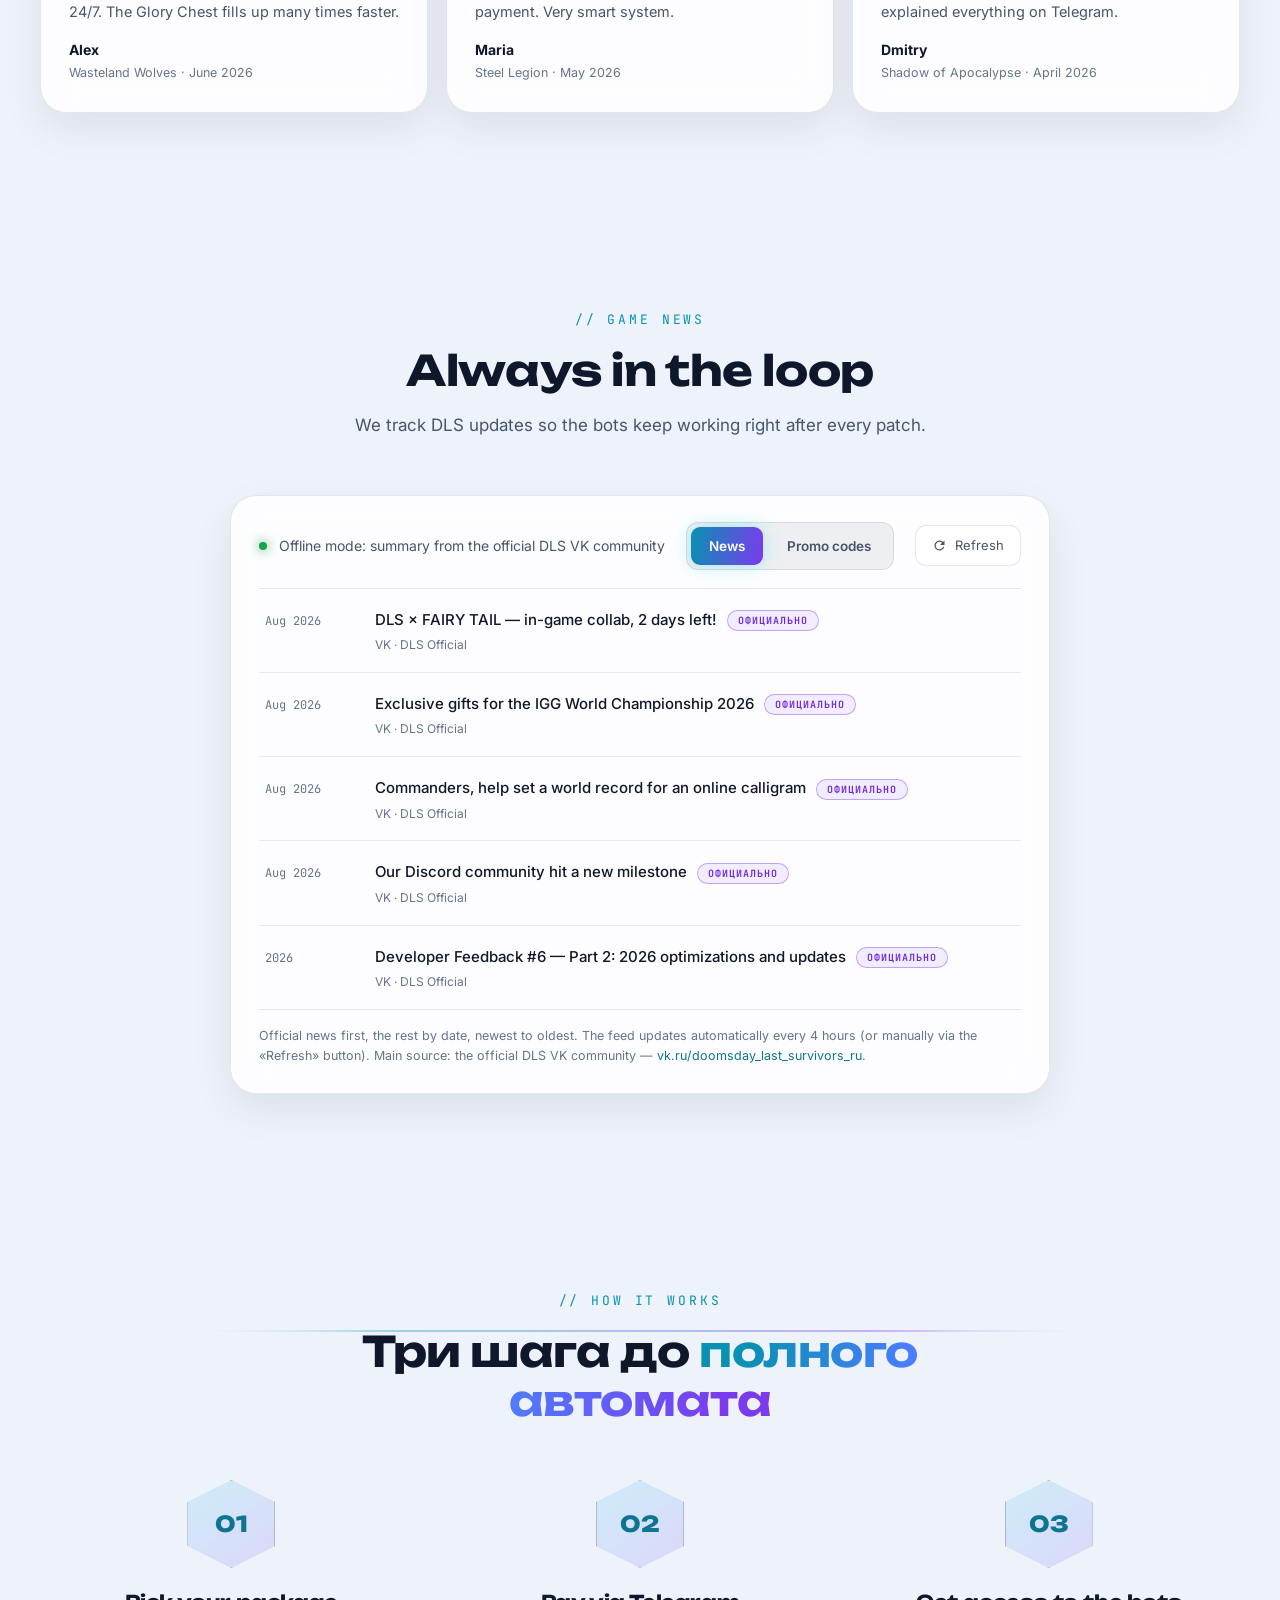
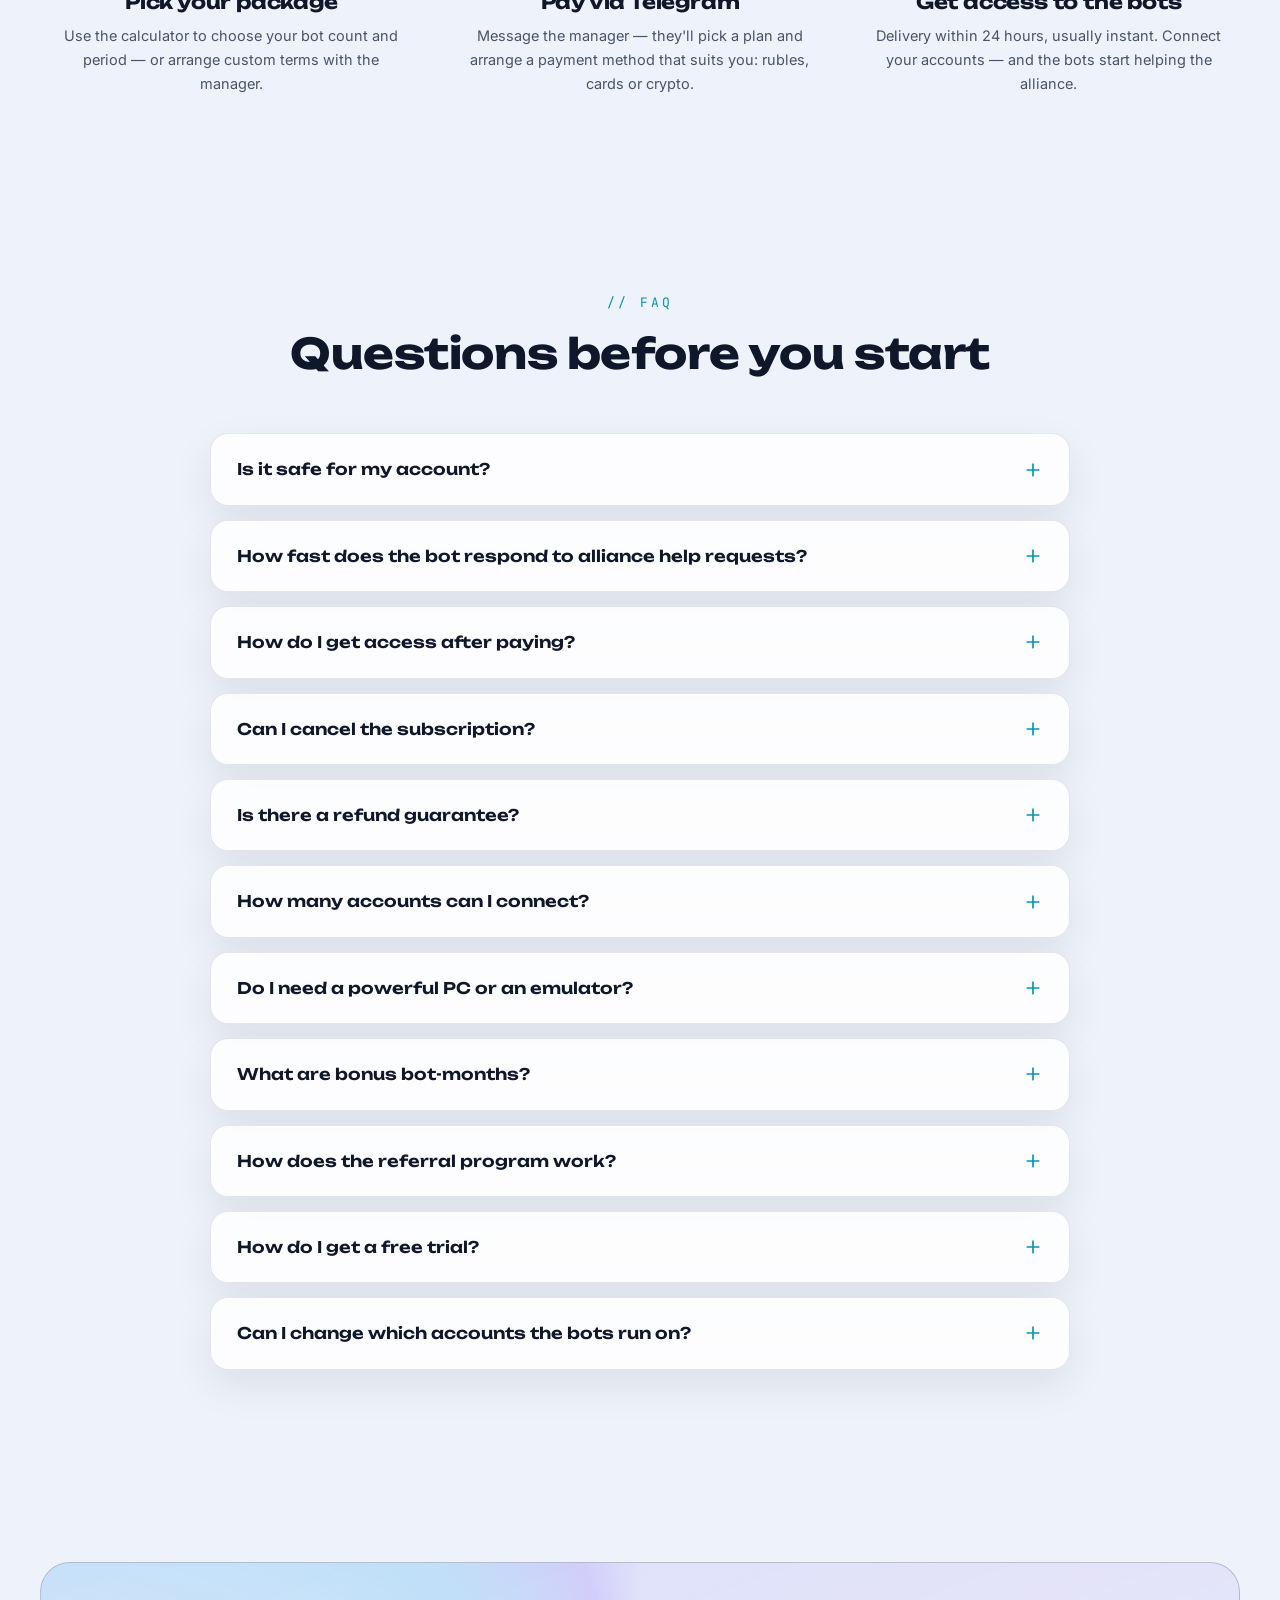
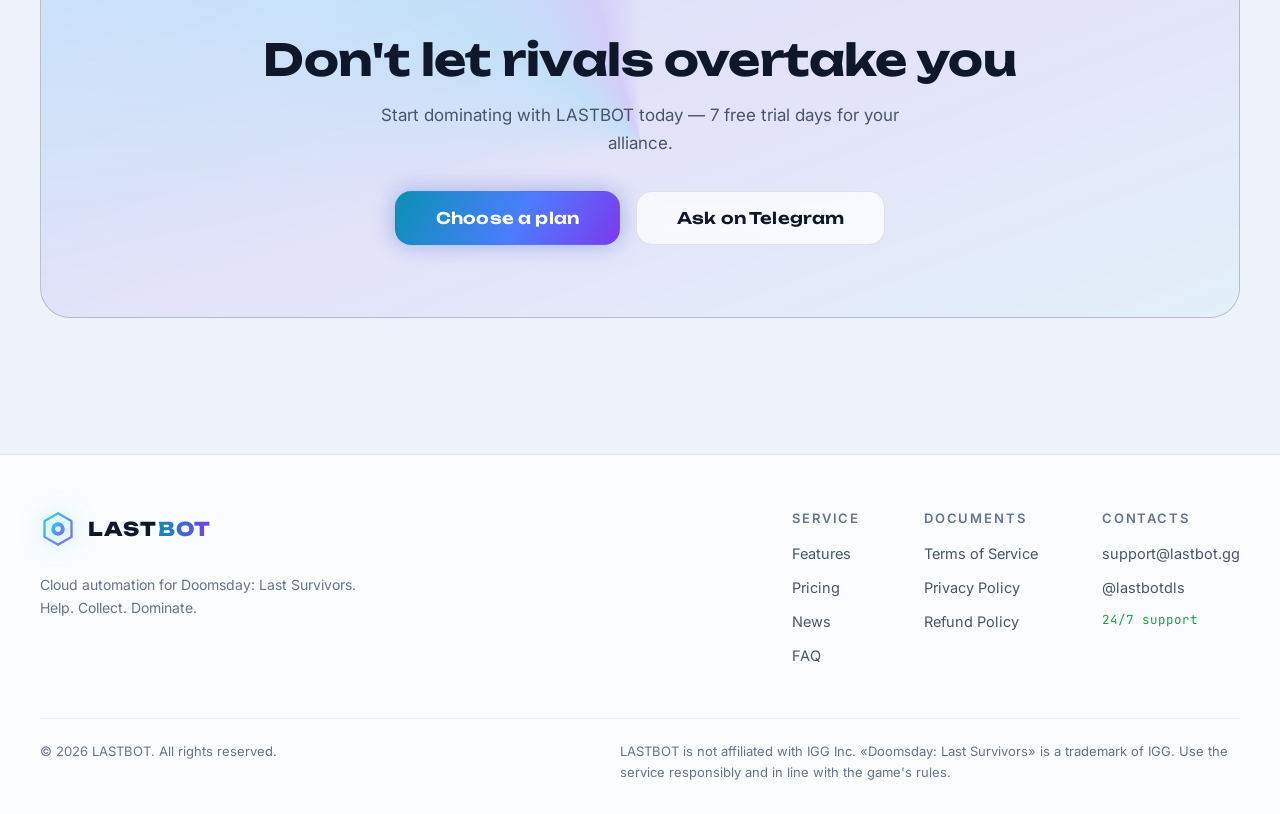
==== commit 90405c35: "скидка в % управляет ценой срока: coef = срок × (1 − скидка/100), поле коэффициента убрано из админк" ====
--- a/public/index.html
+++ b/public/index.html
@@ -757,6 +757,6 @@
   </footer>
 
   <script src="assets/js/i18n.js?v=15" defer></script>
-  <script src="assets/js/main.js?v=14" defer></script>
+  <script src="assets/js/main.js?v=15" defer></script>
 </body>
 </html>
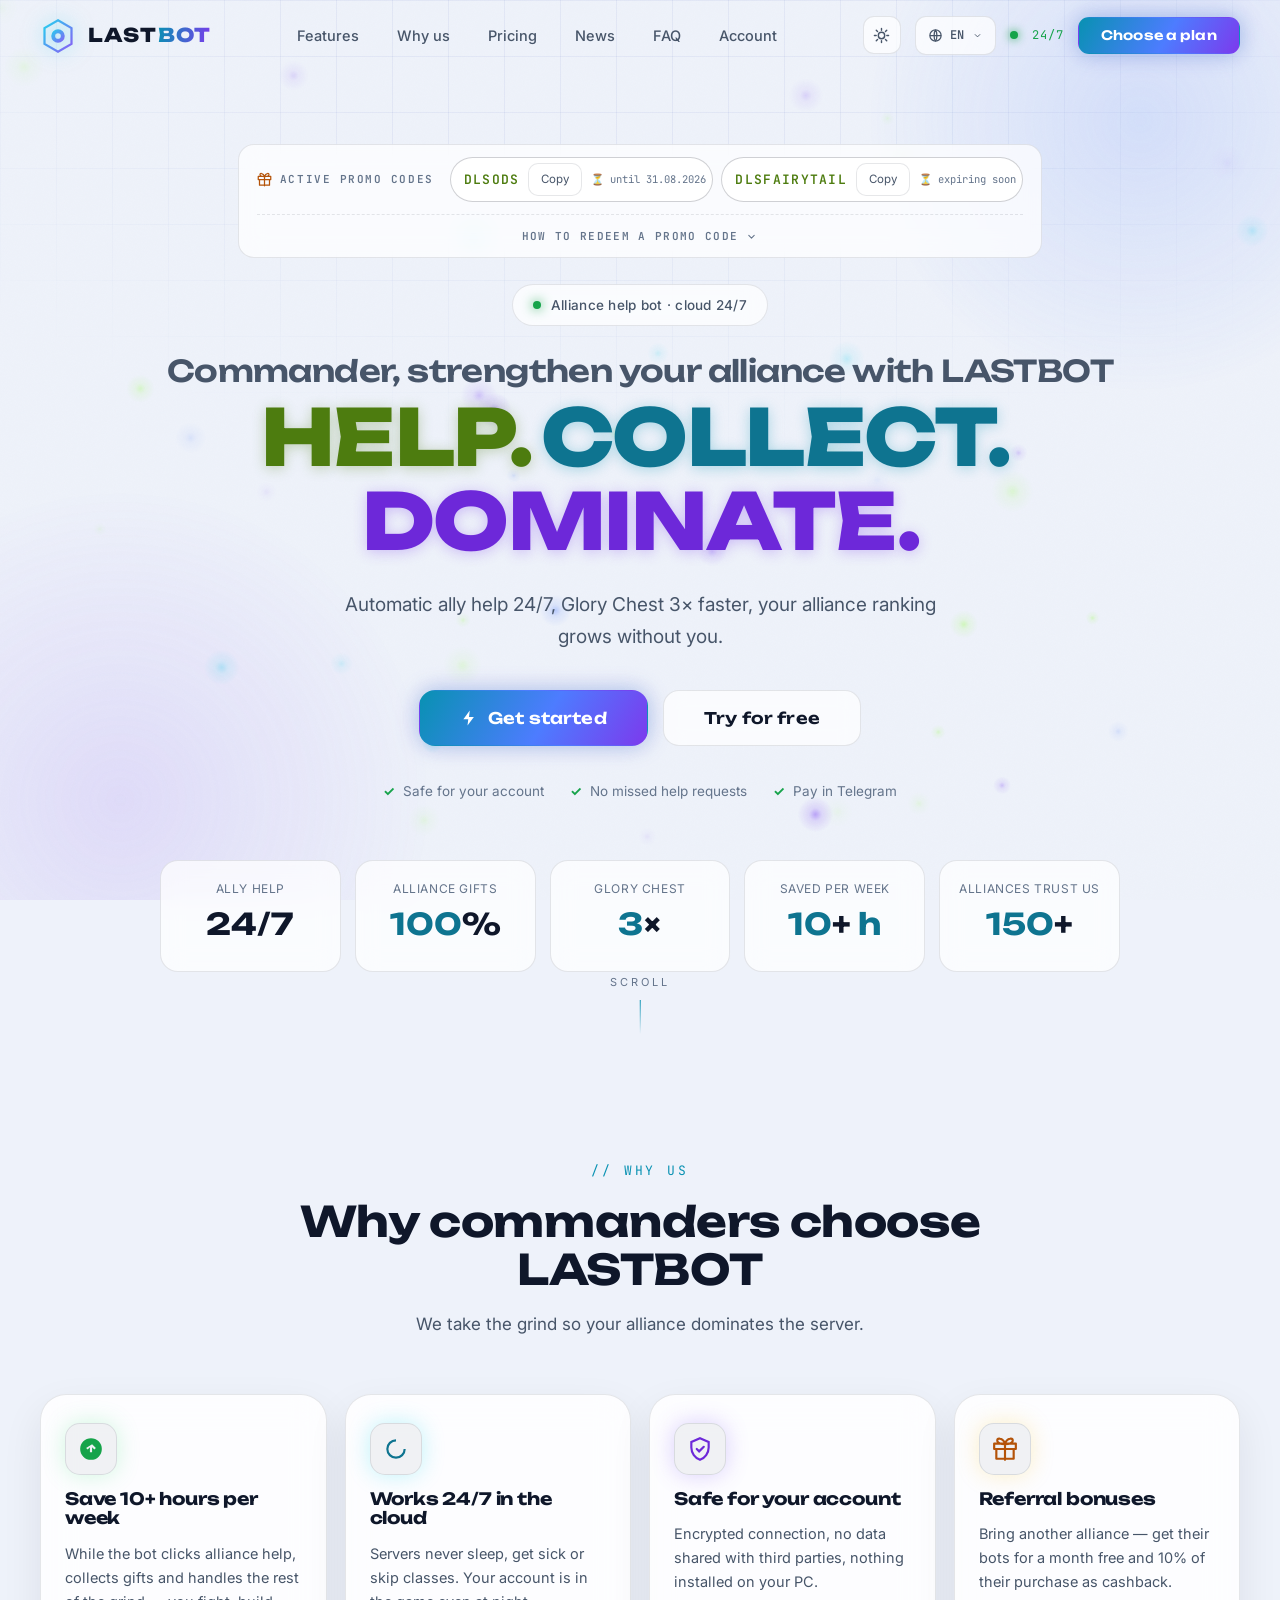
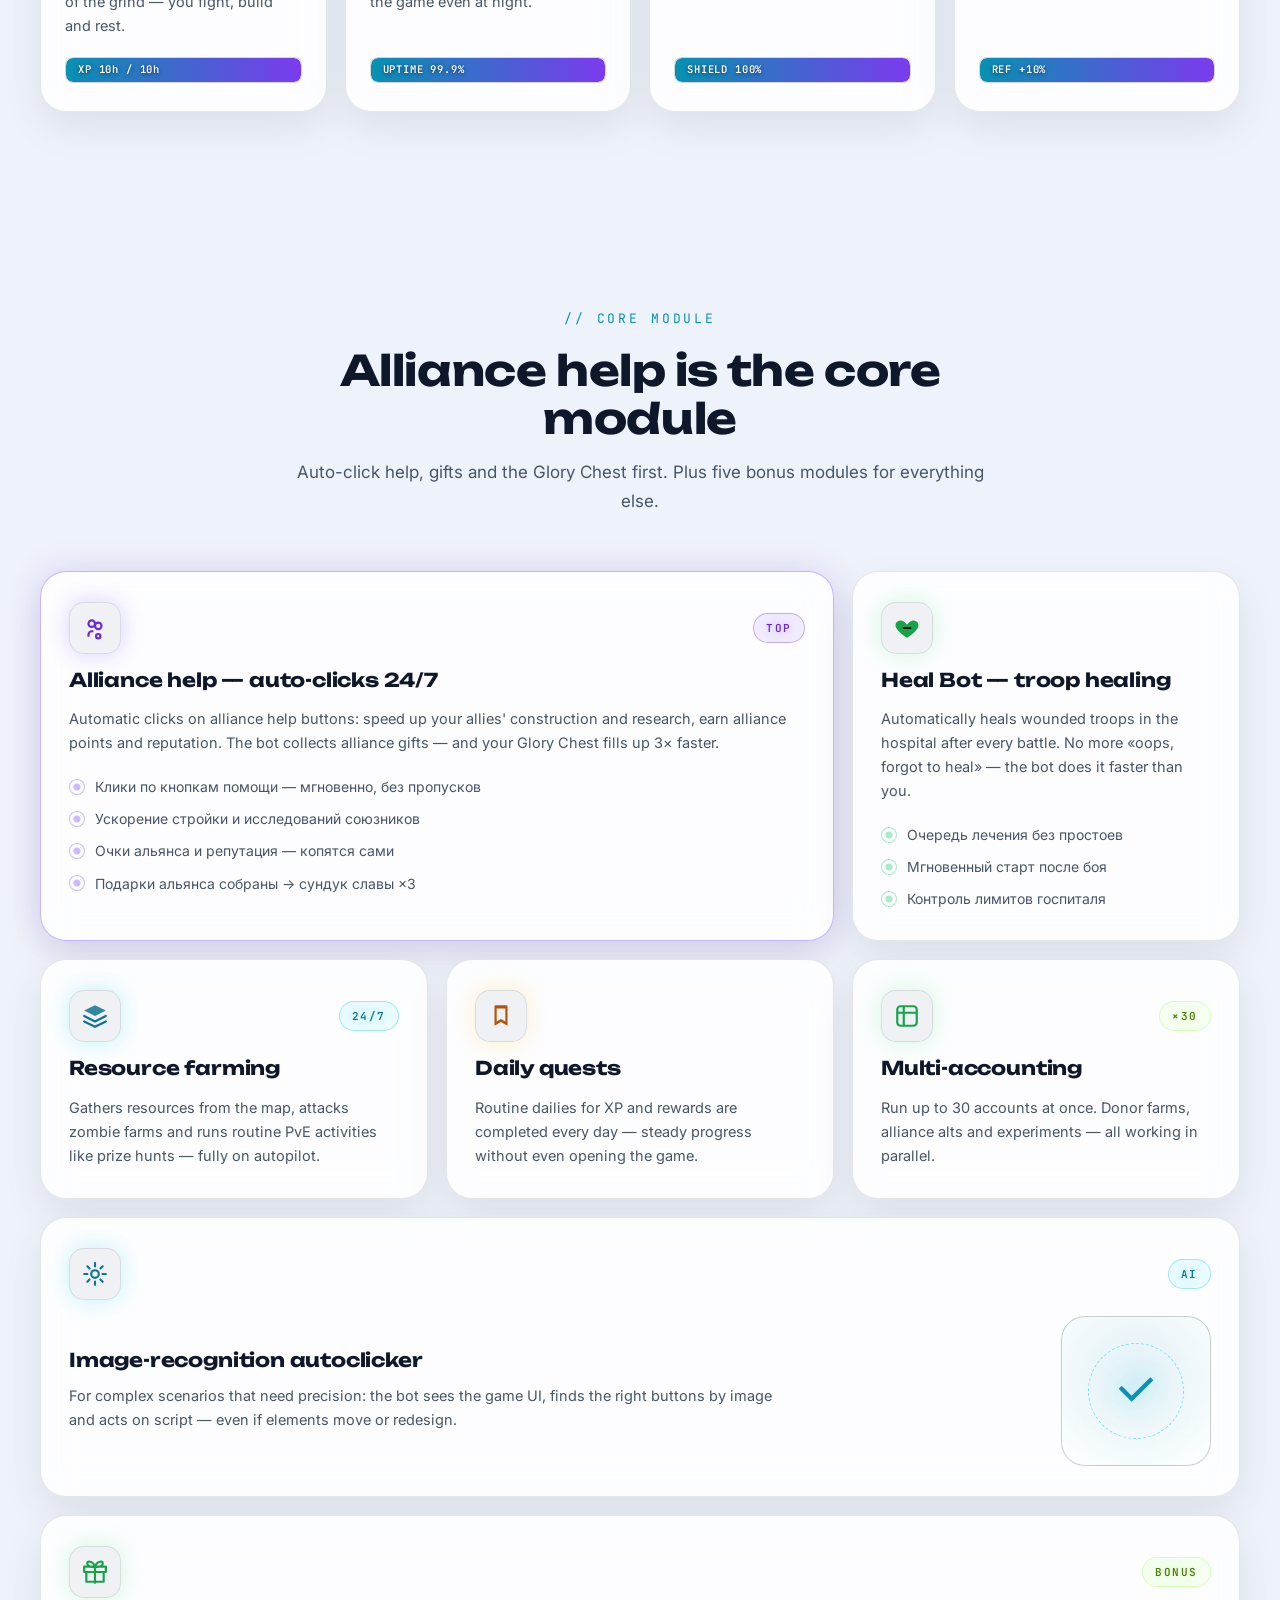
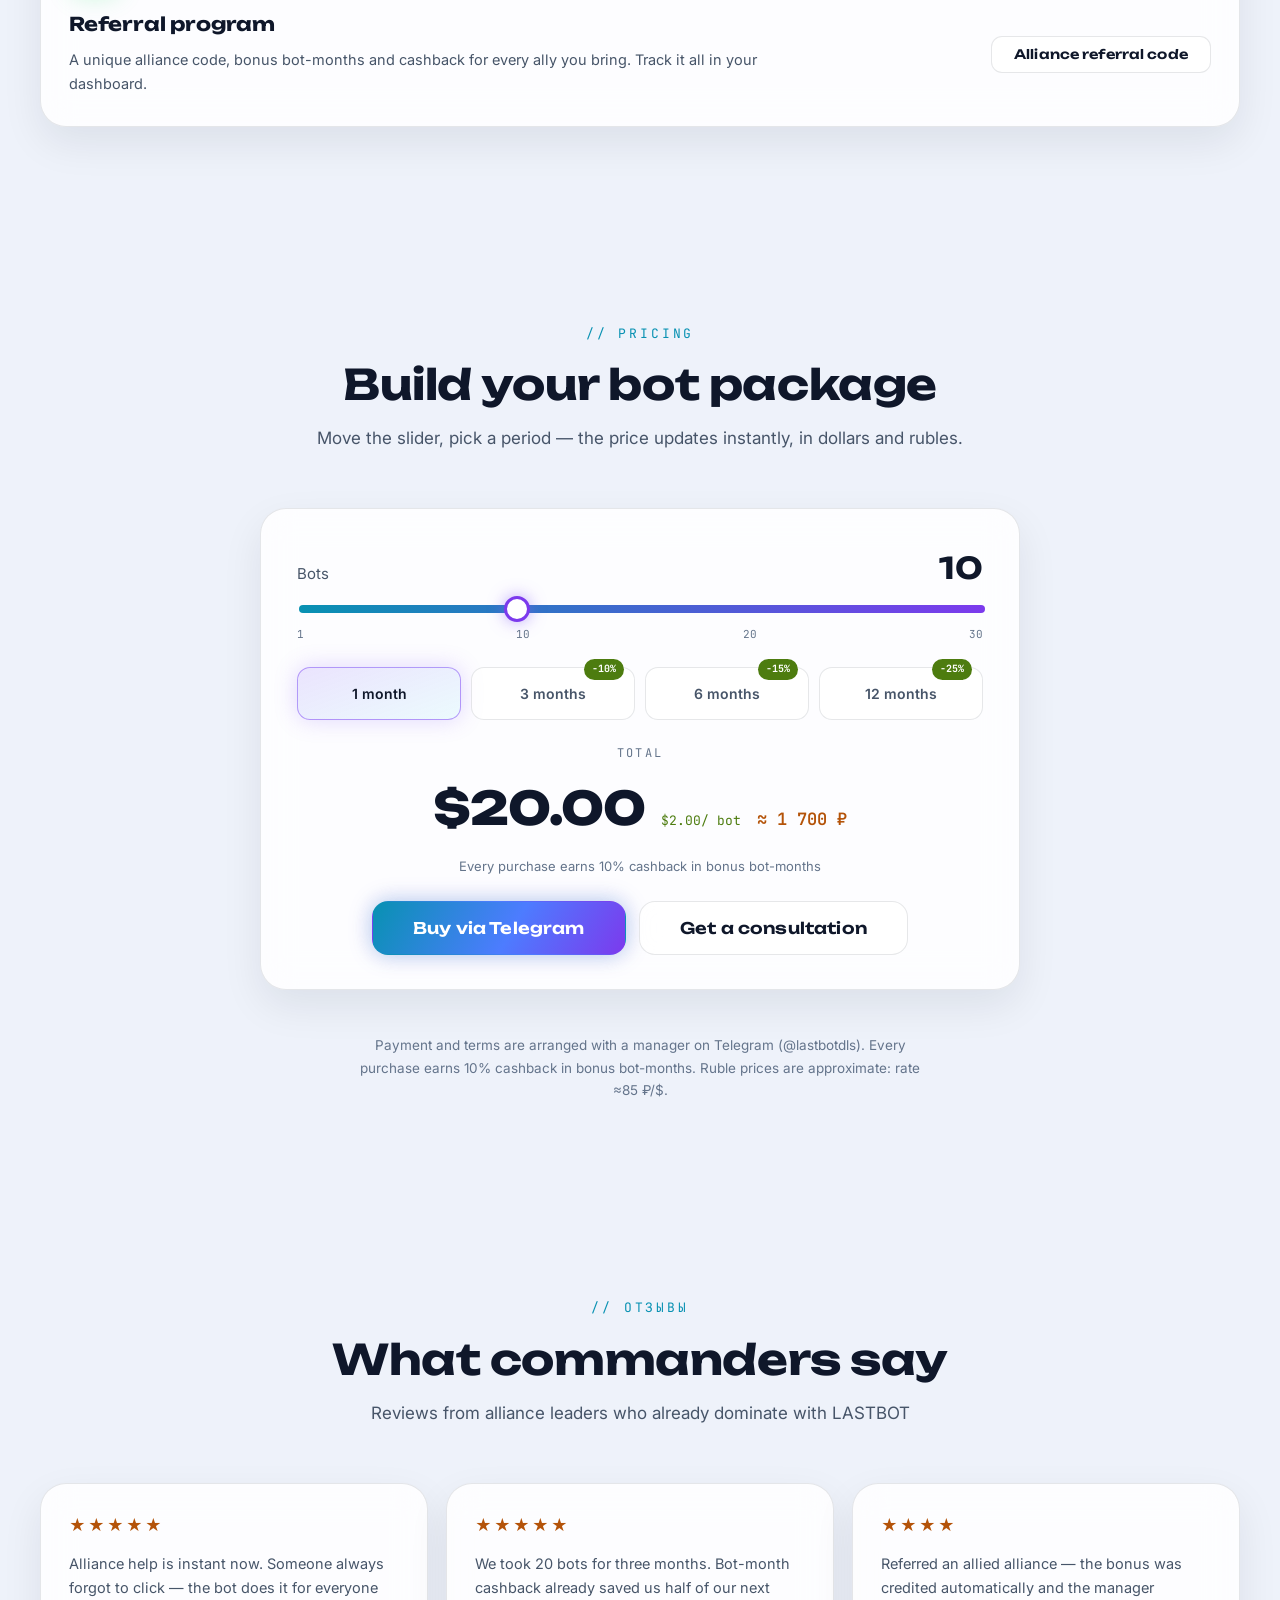
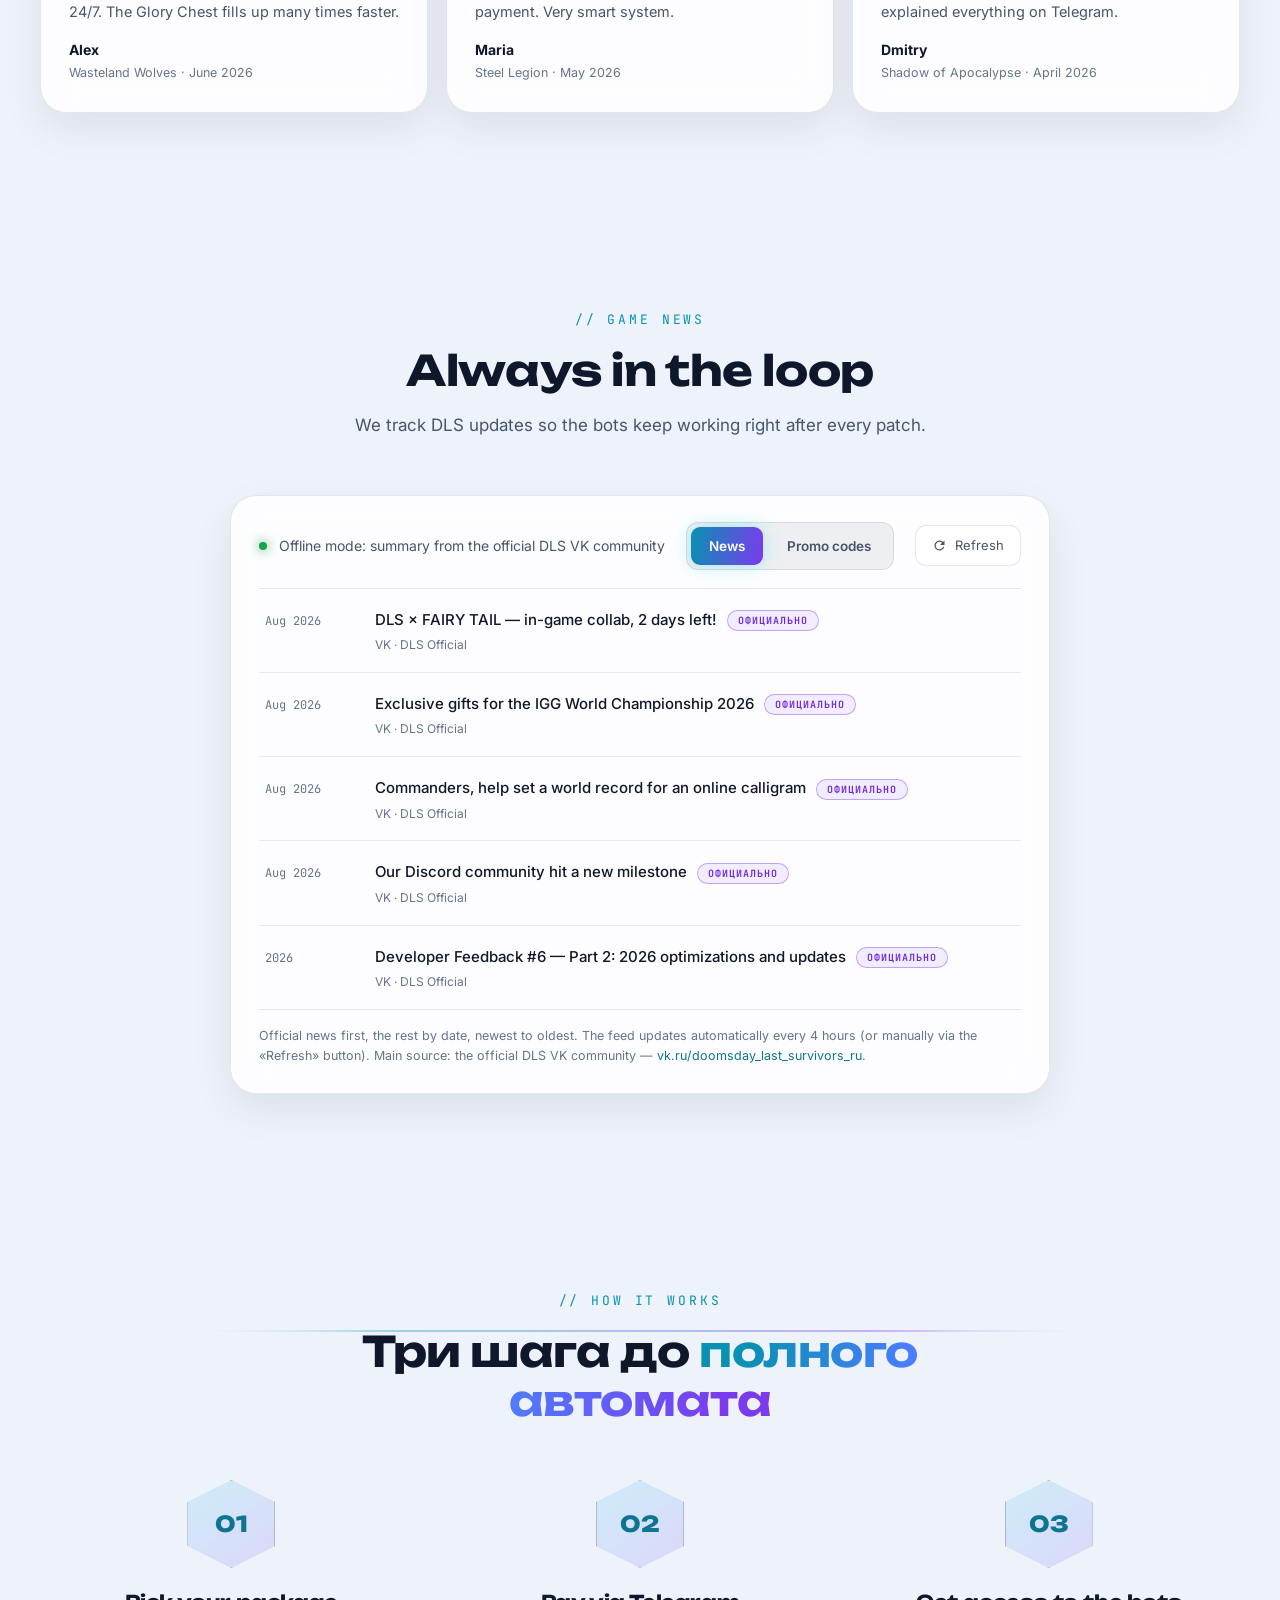
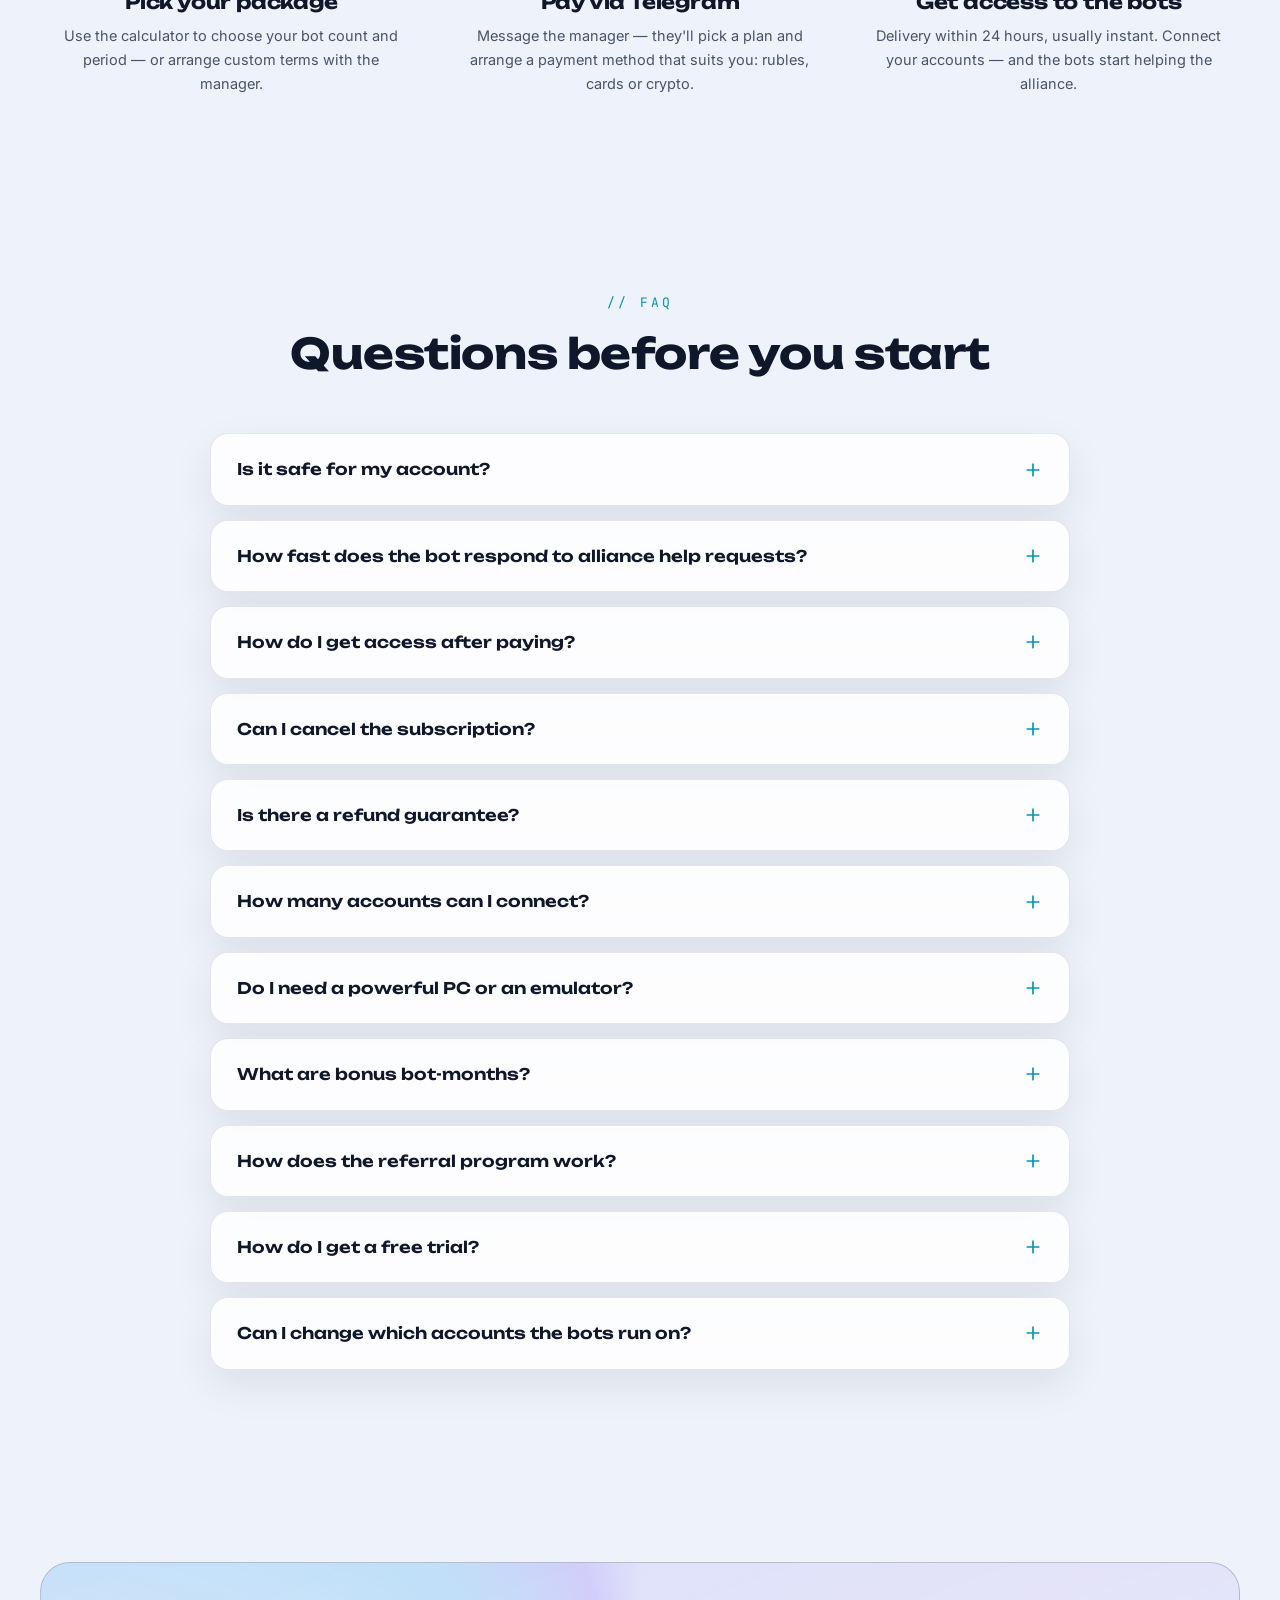
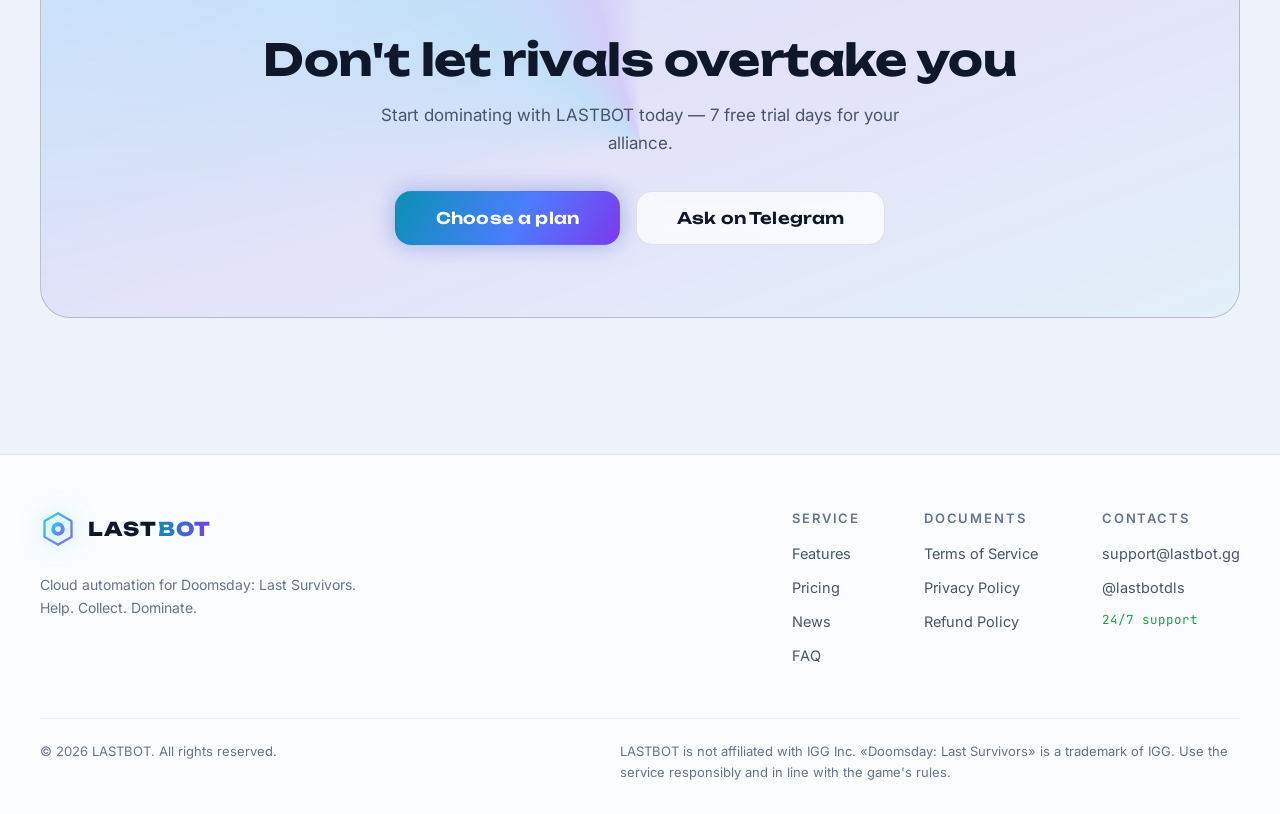
==== commit 4f7de1a0: "калькулятор: маржинальные блоки пакетов 10/20/30 (//), защита от отрицательных цен и промо >100%, ве" ====
--- a/public/index.html
+++ b/public/index.html
@@ -757,6 +757,6 @@
   </footer>
 
   <script src="assets/js/i18n.js?v=15" defer></script>
-  <script src="assets/js/main.js?v=15" defer></script>
+  <script src="assets/js/main.js?v=21" defer></script>
 </body>
 </html>
